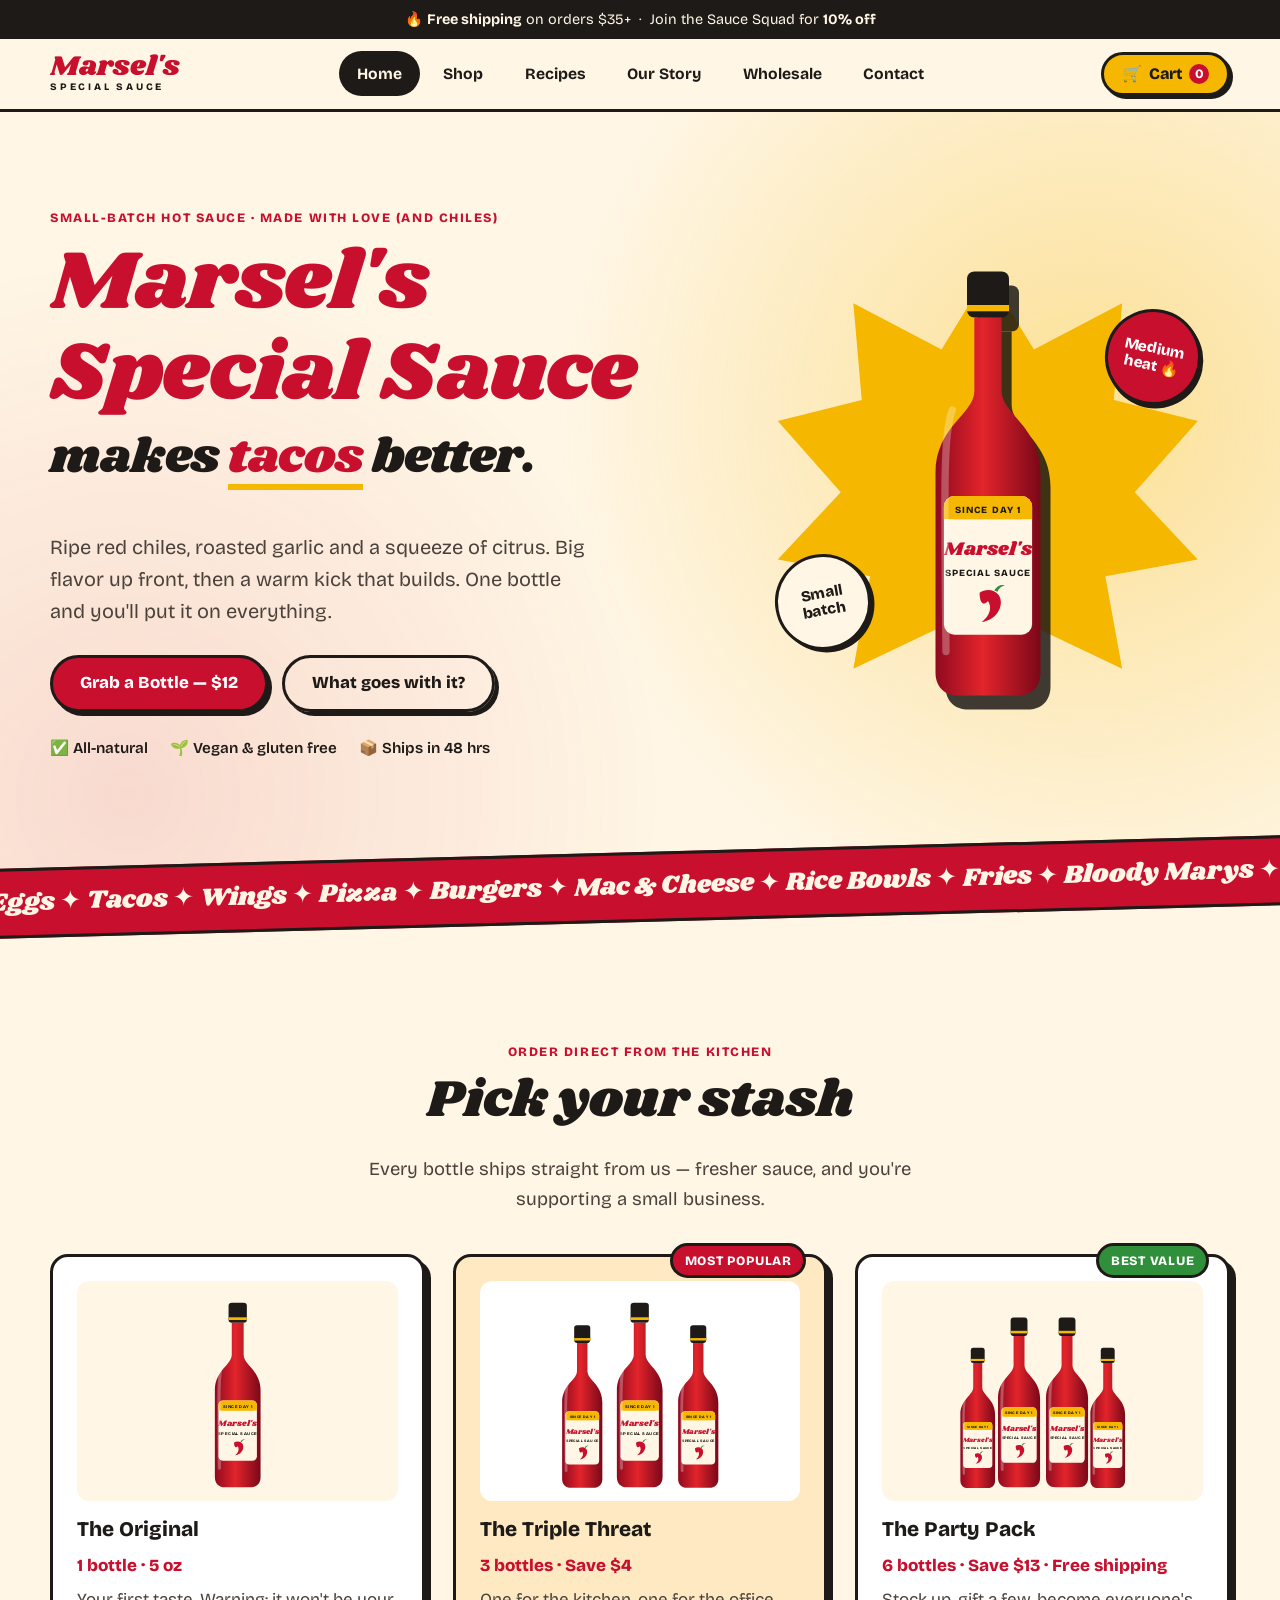
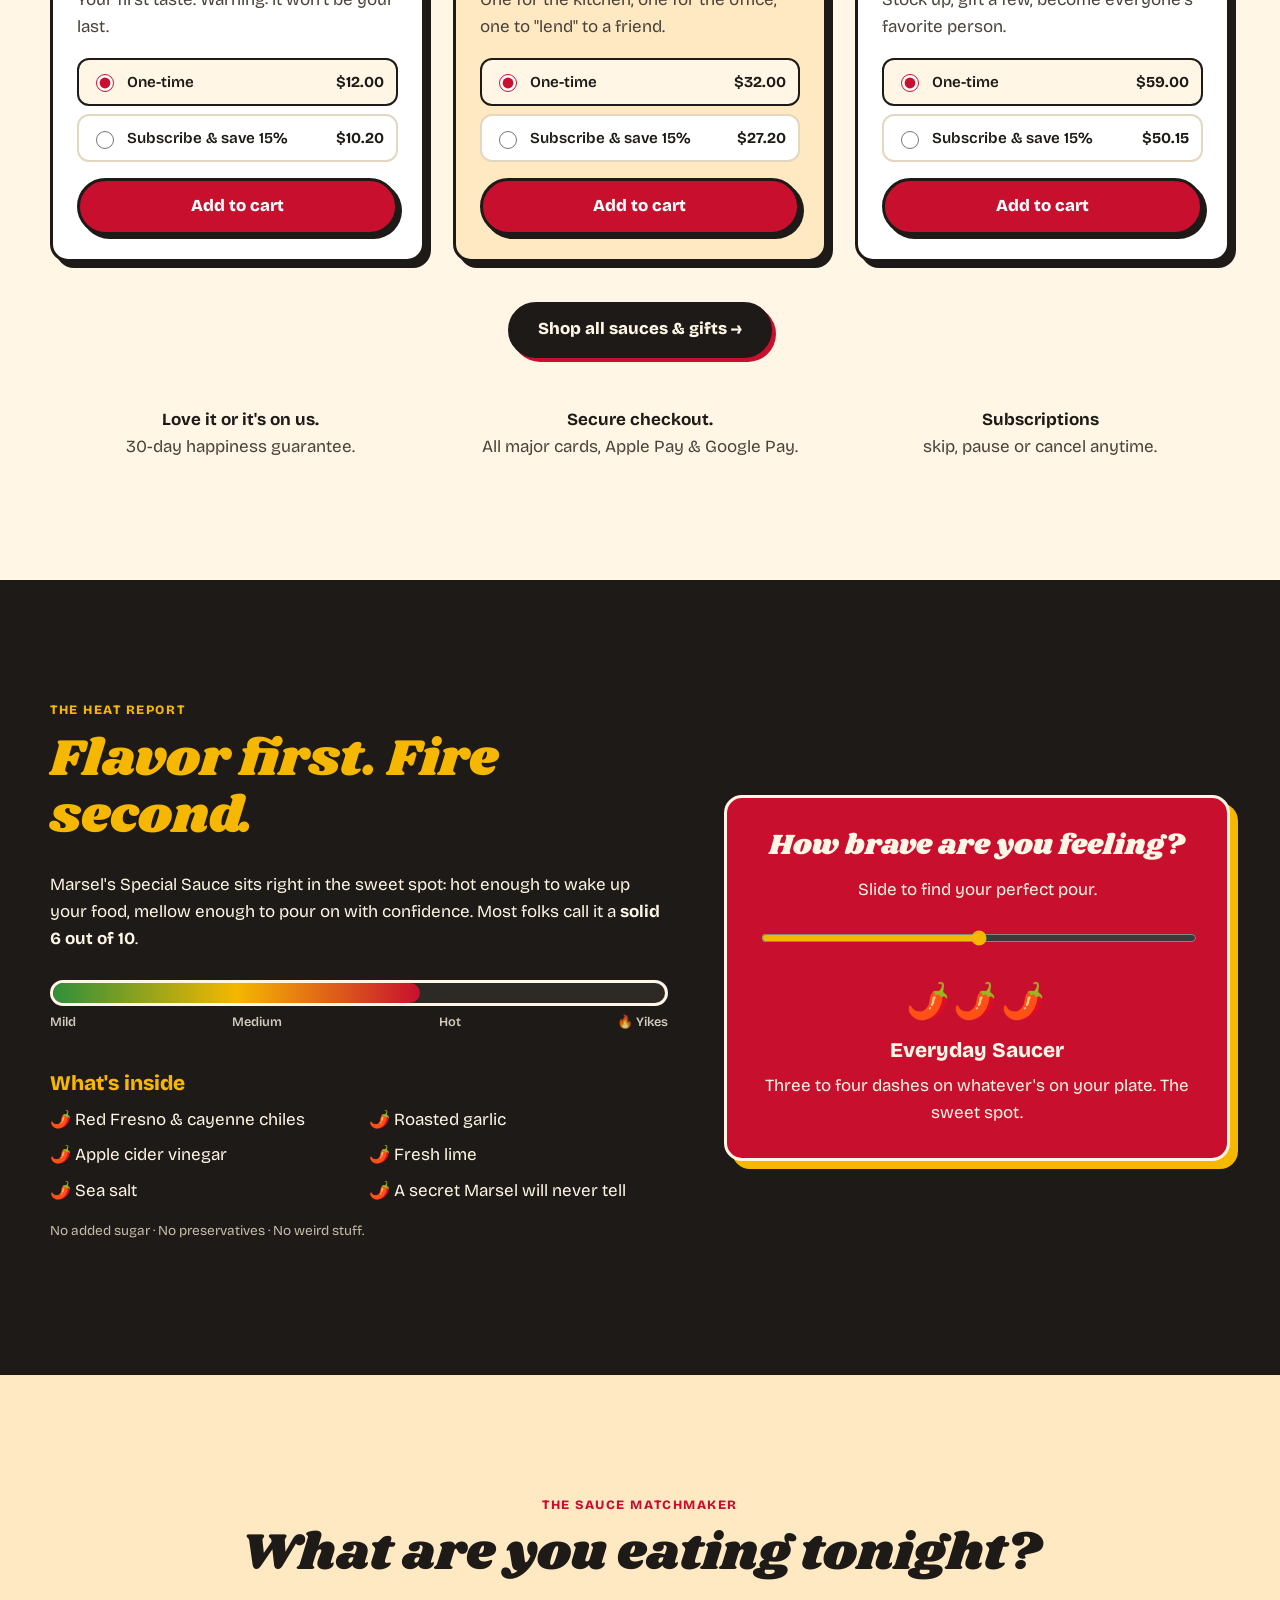
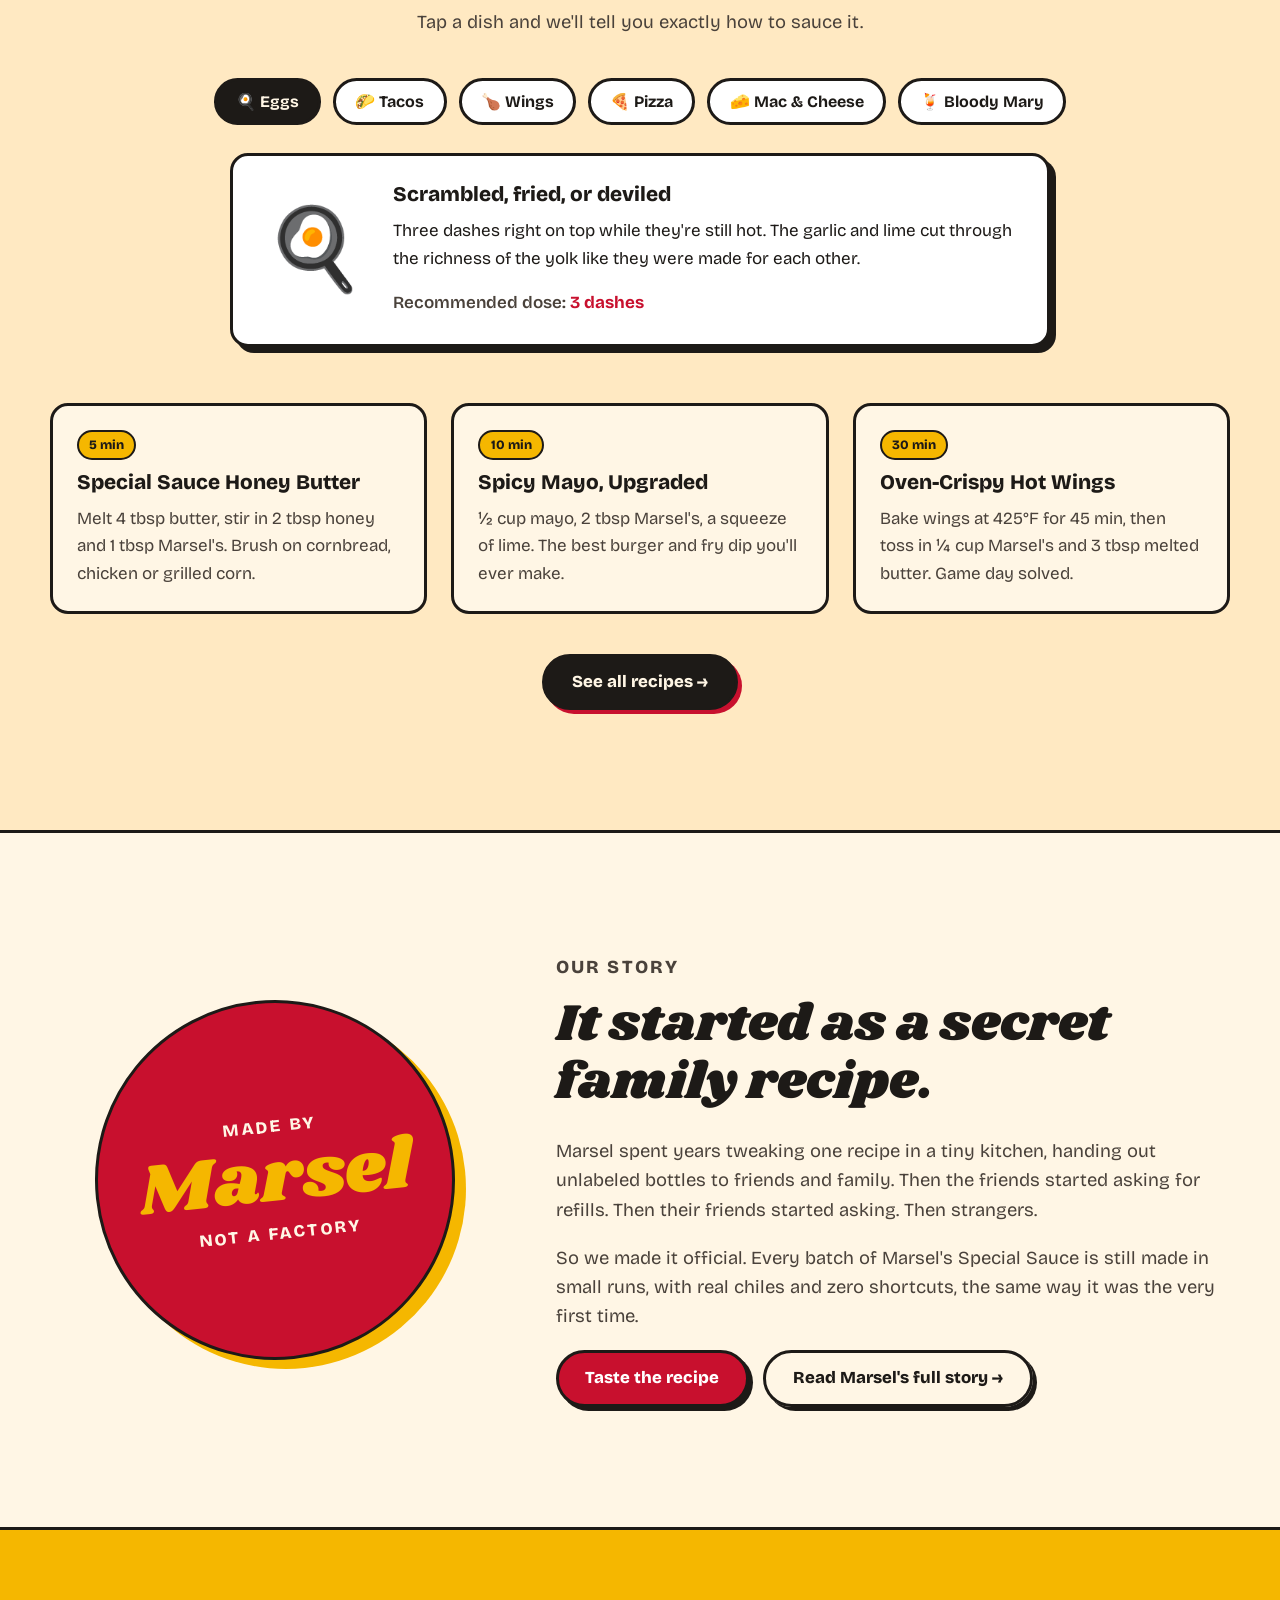
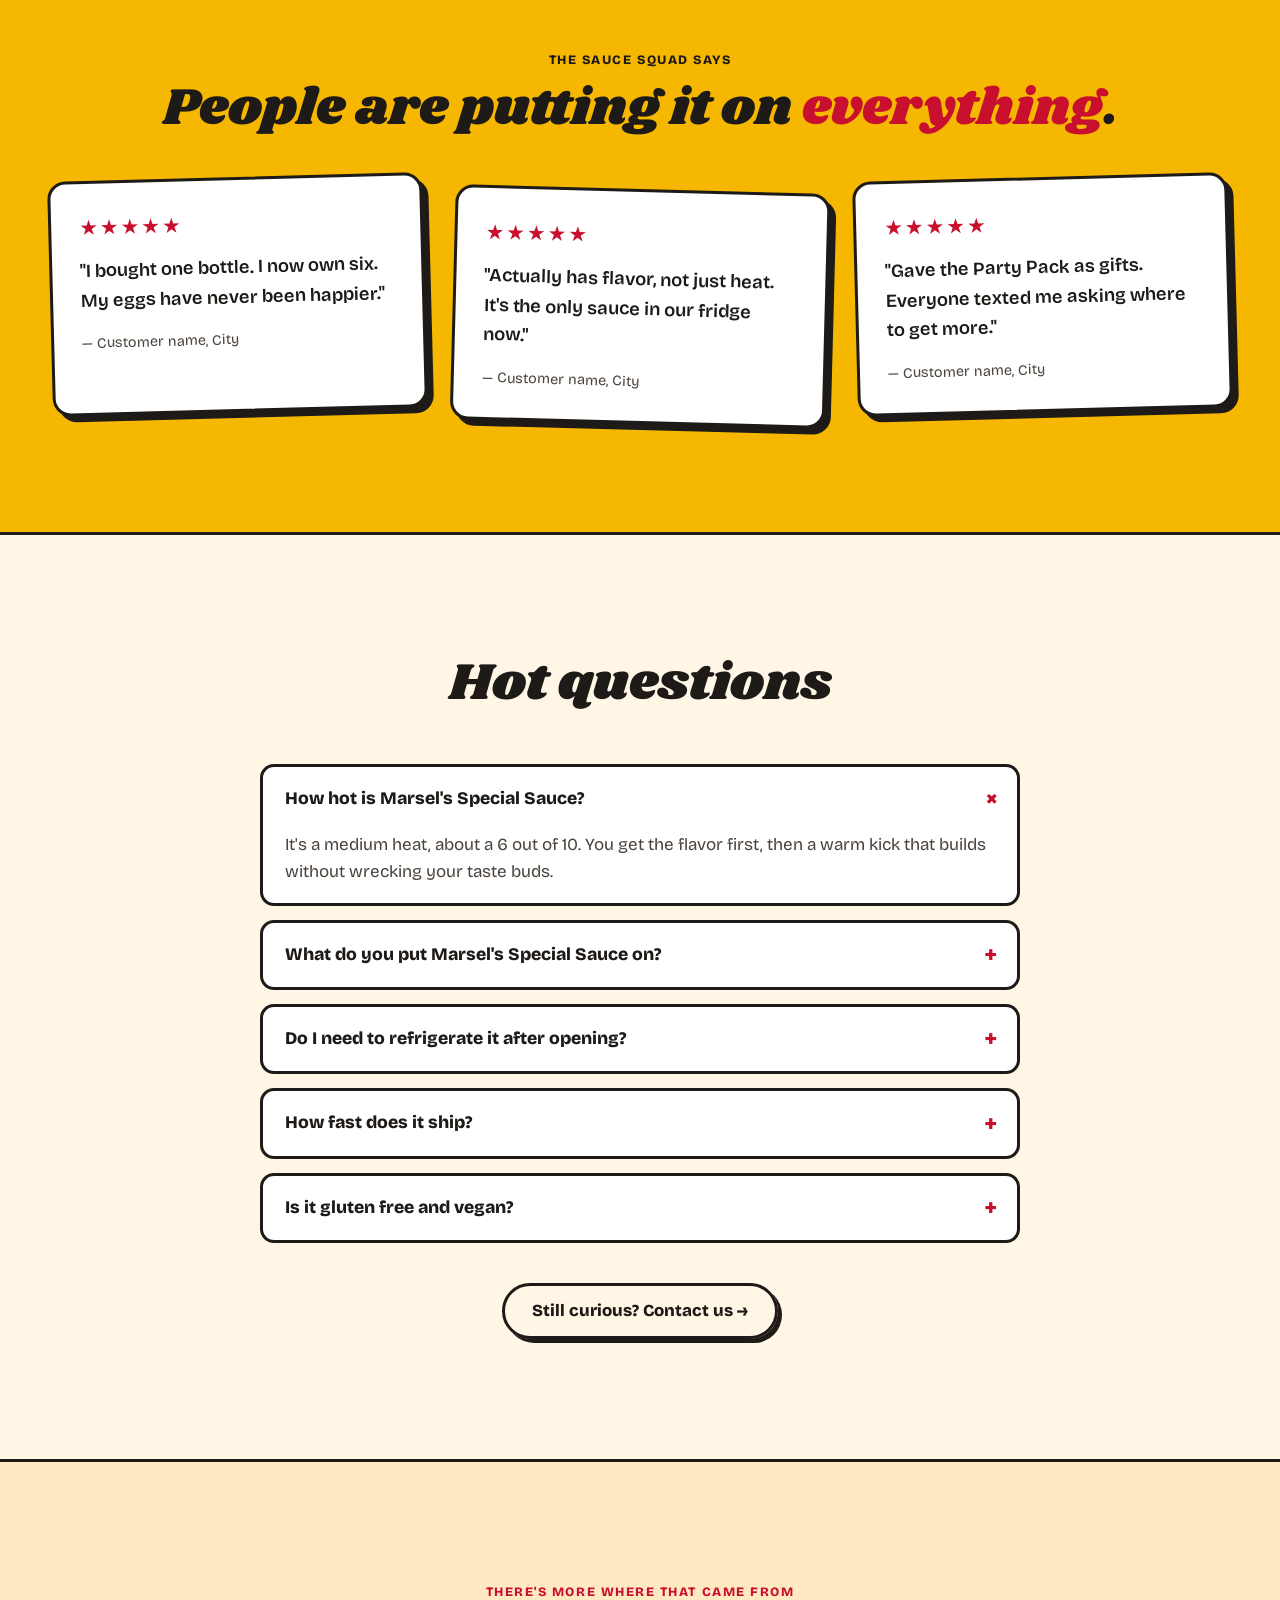
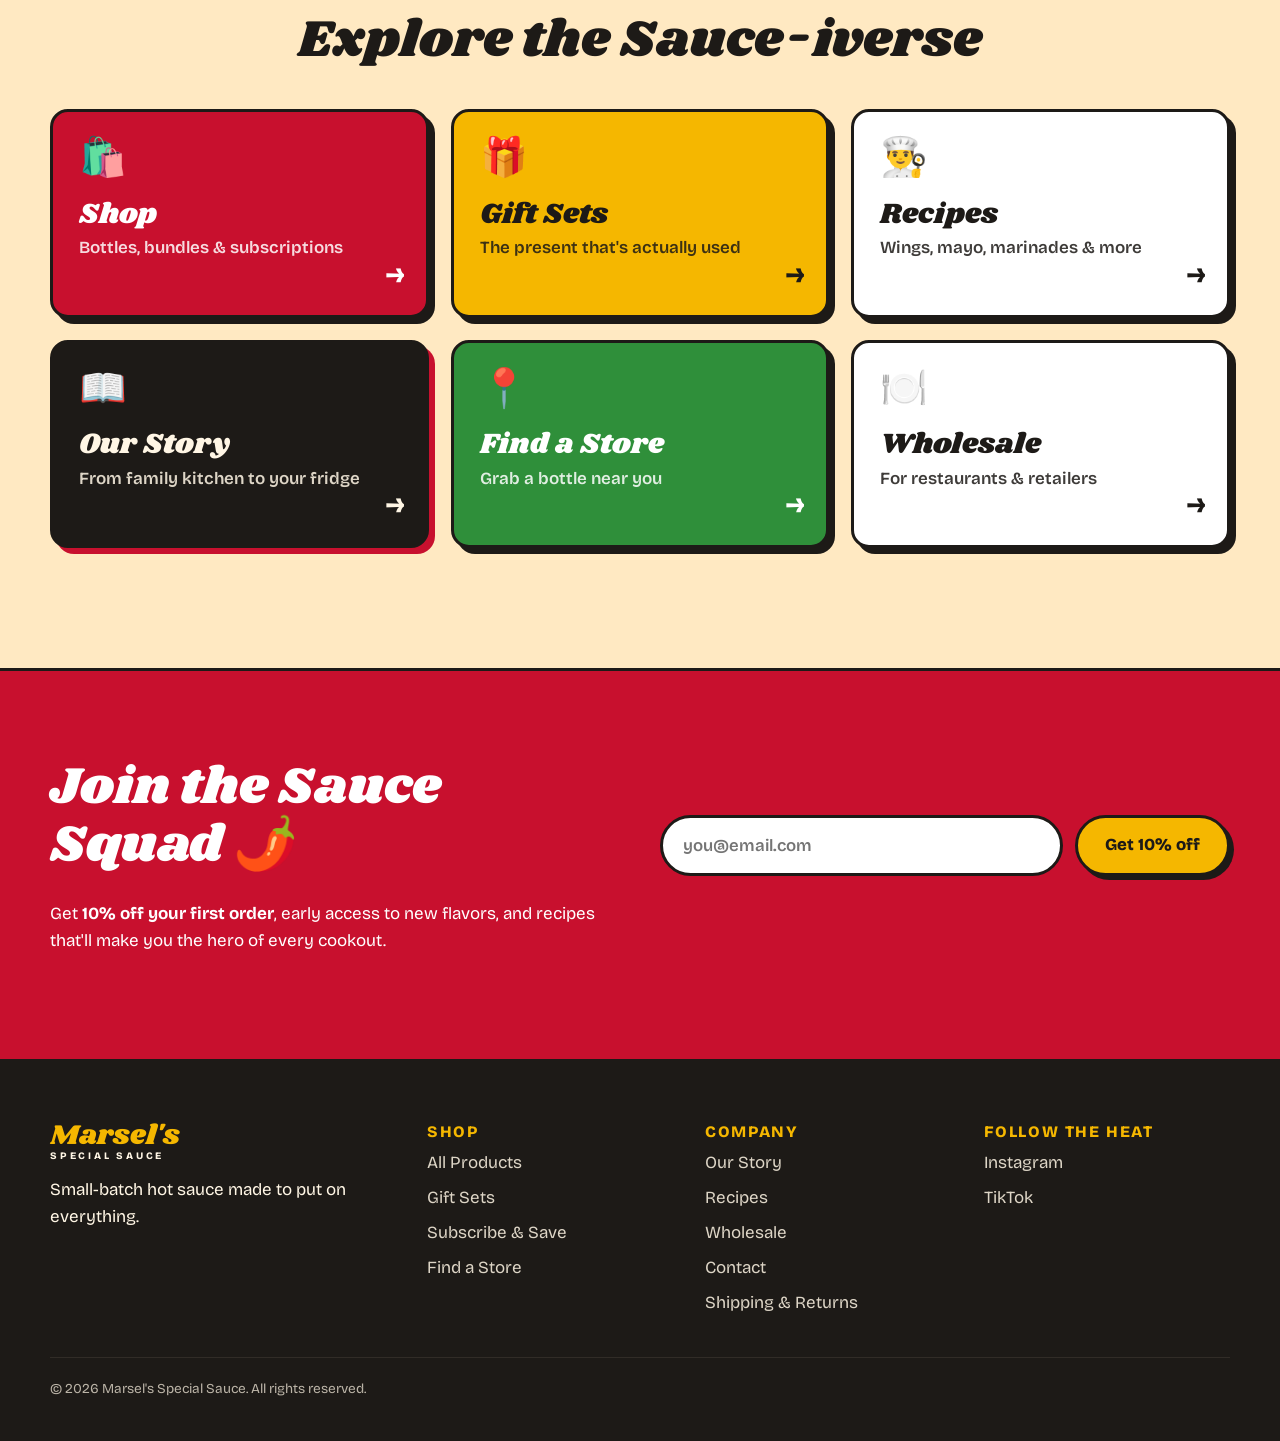
==== index.html @ 067253b7 "Launch Marsel's Special Sauce storefront Eight-page static site: home, shop, our story, recipes, con" ====
<!doctype html>
<html lang="en">
<head>
  <meta charset="utf-8">
  <meta name="viewport" content="width=device-width, initial-scale=1">

  <!-- ===== SEO: replace https://www.marselsspecialsauce.com with your real domain everywhere ===== -->
  <title>Marsel's Special Sauce | Small-Batch Hot Sauce – Buy Online</title>
  <meta name="description" content="Marsel's Special Sauce is a small-batch, all-natural hot sauce with bold flavor and a heat that builds. Perfect on wings, tacos, eggs and pizza. Order direct and get free shipping over $35.">
  <link rel="canonical" href="https://www.marselsspecialsauce.com/">
  <meta name="robots" content="index, follow, max-image-preview:large">
  <meta name="theme-color" content="#c8102e">

  <!-- Open Graph / social sharing -->
  <meta property="og:type" content="website">
  <meta property="og:site_name" content="Marsel's Special Sauce">
  <meta property="og:title" content="Marsel's Special Sauce – Small-Batch Hot Sauce">
  <meta property="og:description" content="Flavor first, fire second. Small-batch hot sauce made to put on everything. Order direct.">
  <meta property="og:url" content="https://www.marselsspecialsauce.com/">
  <meta property="og:image" content="https://www.marselsspecialsauce.com/assets/og-image.jpg">
  <meta name="twitter:card" content="summary_large_image">
  <meta name="twitter:title" content="Marsel's Special Sauce – Small-Batch Hot Sauce">
  <meta name="twitter:description" content="Flavor first, fire second. Small-batch hot sauce made to put on everything.">
  <meta name="twitter:image" content="https://www.marselsspecialsauce.com/assets/og-image.jpg">

  <link rel="icon" href="favicon.svg" type="image/svg+xml">
  <link rel="manifest" href="site.webmanifest">

  <link rel="preconnect" href="https://fonts.googleapis.com">
  <link rel="preconnect" href="https://fonts.gstatic.com" crossorigin>
  <link href="https://fonts.googleapis.com/css2?family=Bricolage+Grotesque:opsz,wght@12..96,400;12..96,600;12..96,800&family=Shrikhand&display=swap" rel="stylesheet">
  <link rel="stylesheet" href="styles.css">

  <!-- Structured data: helps Google show price, availability and FAQ rich results -->
  <script type="application/ld+json">
  {
    "@context": "https://schema.org",
    "@graph": [
      {
        "@type": "Organization",
        "@id": "https://www.marselsspecialsauce.com/#org",
        "name": "Marsel's Special Sauce",
        "url": "https://www.marselsspecialsauce.com/",
        "logo": "https://www.marselsspecialsauce.com/favicon.svg",
        "sameAs": [
          "https://www.instagram.com/marselsspecialsauce",
          "https://www.tiktok.com/@marselsspecialsauce"
        ]
      },
      {
        "@type": "WebSite",
        "@id": "https://www.marselsspecialsauce.com/#website",
        "url": "https://www.marselsspecialsauce.com/",
        "name": "Marsel's Special Sauce",
        "publisher": { "@id": "https://www.marselsspecialsauce.com/#org" }
      },
      {
        "@type": "Product",
        "@id": "https://www.marselsspecialsauce.com/#original",
        "name": "Marsel's Special Sauce – Original Hot Sauce (5 oz)",
        "description": "Small-batch, all-natural hot sauce with ripe red chiles, roasted garlic and a hint of citrus. Medium heat that builds.",
        "image": "https://www.marselsspecialsauce.com/assets/bottle.jpg",
        "sku": "MSS-ORIG-5OZ",
        "brand": { "@type": "Brand", "name": "Marsel's Special Sauce" },
        "category": "Food & Beverages > Condiments & Sauces > Hot Sauce",
        "offers": {
          "@type": "Offer",
          "url": "https://www.marselsspecialsauce.com/#shop",
          "priceCurrency": "USD",
          "price": "12.00",
          "availability": "https://schema.org/InStock",
          "itemCondition": "https://schema.org/NewCondition",
          "seller": { "@id": "https://www.marselsspecialsauce.com/#org" }
        }
      },
      {
        "@type": "FAQPage",
        "mainEntity": [
          {
            "@type": "Question",
            "name": "How hot is Marsel's Special Sauce?",
            "acceptedAnswer": { "@type": "Answer", "text": "It's a medium heat, about a 6 out of 10. You get the flavor first, then a warm kick that builds without wrecking your taste buds." }
          },
          {
            "@type": "Question",
            "name": "What do you put Marsel's Special Sauce on?",
            "acceptedAnswer": { "@type": "Answer", "text": "Everything. Fans' favorites are eggs, tacos, wings, pizza, burgers, mac and cheese, rice bowls and Bloody Marys." }
          },
          {
            "@type": "Question",
            "name": "Do I need to refrigerate it after opening?",
            "acceptedAnswer": { "@type": "Answer", "text": "It's shelf stable, but refrigerating after opening keeps the color bright and the flavor fresh longest." }
          },
          {
            "@type": "Question",
            "name": "How fast does it ship?",
            "acceptedAnswer": { "@type": "Answer", "text": "Orders ship within 2 business days. Shipping is free on orders over $35 in the United States." }
          },
          {
            "@type": "Question",
            "name": "Is it gluten free and vegan?",
            "acceptedAnswer": { "@type": "Answer", "text": "Yes. Marsel's Special Sauce is made with all-natural ingredients and is gluten free and vegan, with no added sugar or preservatives." }
          }
        ]
      }
    ]
  }
  </script>
</head>
<body>

  <!-- Reusable bottle illustration (swap for real product photos when you have them) -->
  <svg width="0" height="0" style="position:absolute" aria-hidden="true">
    <defs>
      <linearGradient id="glass" x1="0" x2="1">
        <stop offset="0" stop-color="#8f0a1f"/>
        <stop offset=".45" stop-color="#e3242b"/>
        <stop offset="1" stop-color="#7a0819"/>
      </linearGradient>
      <symbol id="bottle" viewBox="0 0 200 420">
        <rect x="80" y="8" width="40" height="44" rx="7" fill="#1d1a17"/>
        <rect x="80" y="40" width="40" height="6" fill="#f5b700"/>
        <path d="M87 52h26v70c0 22 37 34 37 78v190c0 14-9 22-22 22H72c-13 0-22-8-22-22V200c0-44 37-56 37-78z" fill="url(#glass)"/>
        <rect x="58" y="222" width="84" height="132" rx="10" fill="#fff6e5"/>
        <rect x="58" y="222" width="84" height="22" rx="10" fill="#f5b700"/>
        <rect x="58" y="234" width="84" height="10" fill="#f5b700"/>
        <text x="100" y="238" text-anchor="middle" font-family="Bricolage Grotesque, sans-serif" font-weight="800" font-size="9" fill="#1d1a17" letter-spacing="1">SINCE DAY 1</text>
        <text x="100" y="278" text-anchor="middle" font-family="Shrikhand, cursive" font-size="18" fill="#c8102e">Marsel's</text>
        <text x="100" y="298" text-anchor="middle" font-family="Bricolage Grotesque, sans-serif" font-weight="800" font-size="9" fill="#1d1a17" letter-spacing="1">SPECIAL SAUCE</text>
        <path d="M92 314c6-4 14-3 18 2 6 8 0 24-16 26 8-6 10-14 6-20-3 4-8 4-8-8z" fill="#c8102e"/>
        <path d="M106 312c2-4 6-6 10-5-3 1-6 3-7 6z" fill="#2f8f3a"/>
        <path d="M66 140c-8 20-8 60-6 230" stroke="#fff" stroke-opacity=".28" stroke-width="7" stroke-linecap="round" fill="none"/>
      </symbol>
      <symbol id="gift" viewBox="0 0 200 200">
        <rect x="30" y="84" width="140" height="100" rx="8" fill="#c8102e" stroke="#1d1a17" stroke-width="5"/>
        <rect x="20" y="62" width="160" height="32" rx="8" fill="#8f0a1f" stroke="#1d1a17" stroke-width="5"/>
        <rect x="88" y="62" width="24" height="122" fill="#f5b700" stroke="#1d1a17" stroke-width="5"/>
        <path d="M100 62c-30-34-62-20-48-4 8 9 30 6 48 4zM100 62c30-34 62-20 48-4-8 9-30 6-48 4z" fill="#f5b700" stroke="#1d1a17" stroke-width="5" stroke-linejoin="round"/>
        <text x="100" y="152" text-anchor="middle" font-family="Shrikhand, cursive" font-size="22" fill="#fff6e5" transform="rotate(-6 100 150)">M</text>
      </symbol>
      <symbol id="tee" viewBox="0 0 200 200">
        <path d="M62 24l24-8c4 12 24 12 28 0l24 8 44 34-20 32-18-12v104H56V78L38 90 18 58z" fill="#1d1a17" stroke="#1d1a17" stroke-width="4" stroke-linejoin="round"/>
        <text x="100" y="100" text-anchor="middle" font-family="Shrikhand, cursive" font-size="22" fill="#f5b700">Sauce</text>
        <text x="100" y="124" text-anchor="middle" font-family="Shrikhand, cursive" font-size="22" fill="#f5b700">Boss</text>
        <path d="M92 138c6-4 14-3 18 2 6 8 0 24-16 26 8-6 10-14 6-20-3 4-8 4-8-8z" fill="#c8102e"/>
      </symbol>
      <symbol id="hat" viewBox="0 0 200 200">
        <path d="M38 126c0-56 26-80 62-80s62 24 62 80z" fill="#c8102e" stroke="#1d1a17" stroke-width="5" stroke-linejoin="round"/>
        <path d="M100 46v80" stroke="#1d1a17" stroke-width="3" opacity=".35"/>
        <path d="M30 126h146c16 0 18 22 0 24-36 4-110 4-146-6-8-2-8-18 0-18z" fill="#8f0a1f" stroke="#1d1a17" stroke-width="5" stroke-linejoin="round"/>
        <circle cx="100" cy="44" r="7" fill="#1d1a17"/>
        <text x="72" y="108" text-anchor="middle" font-family="Shrikhand, cursive" font-size="28" fill="#fff6e5">M</text>
      </symbol>
      <symbol id="pepper" viewBox="0 0 24 24">
        <path d="M8 9c3-2 8-1 10 3 3 6-2 11-10 12 5-4 6-8 4-11-2 3-6 2-4-4z" fill="currentColor"/>
        <path d="M13 8c1-3 4-5 7-4-3 1-5 2-6 5z" fill="#2f8f3a"/>
      </symbol>
    </defs>
  </svg>

  <a class="skip-link" href="#main">Skip to content</a>

  <div class="announce" role="note">
    🔥 <strong>Free shipping</strong> on orders $35+ &nbsp;·&nbsp; Join the Sauce Squad for <strong>10% off</strong>
  </div>

  <header class="site-header">
    <nav class="nav wrap" aria-label="Main">
      <a href="#top" class="logo" aria-label="Marsel's Special Sauce home">Marsel's<span>Special Sauce</span></a>
      <!-- Site pages. Links marked data-soon show a "coming soon" note until that page is built. -->
      <ul class="nav-links" id="site-menu" data-menu>
        <li><a href="index.html" class="nav-btn" aria-current="page">Home</a></li>
        <li><a href="shop.html" class="nav-btn">Shop</a></li>
        <li><a href="recipes.html" class="nav-btn">Recipes</a></li>
        <li><a href="our-story.html" class="nav-btn">Our Story</a></li>
        <li><a href="wholesale.html" class="nav-btn">Wholesale</a></li>
        <li><a href="contact.html" class="nav-btn">Contact</a></li>
      </ul>
      <div class="nav-actions">
        <button class="cart-btn" type="button" aria-controls="cart" aria-expanded="false" data-open-cart>
          <span aria-hidden="true">🛒</span> <span class="cart-label">Cart</span> <span class="cart-count" data-cart-count>0</span>
        </button>
        <button class="menu-btn" type="button" aria-controls="site-menu" aria-expanded="false" aria-label="Open menu" data-menu-btn>
          <span></span><span></span><span></span>
        </button>
      </div>
    </nav>
  </header>

  <main id="main">

    <!-- ===== HERO ===== -->
    <section class="hero" id="top">
      <div class="wrap hero-grid">
        <div class="hero-copy">
          <p class="eyebrow">Small-batch hot sauce · Made with love (and chiles)</p>
          <h1>Marsel's Special Sauce<br><span class="h1-sub">makes <span class="swap" data-swap>everything</span> better.</span></h1>
          <p class="lede">Ripe red chiles, roasted garlic and a squeeze of citrus. Big flavor up front, then a warm kick that builds. One bottle and you'll put it on everything.</p>
          <div class="hero-ctas">
            <a href="#shop" class="btn btn-primary">Grab a Bottle — $12</a>
            <a href="#pairings" class="btn btn-ghost">What goes with it?</a>
          </div>
          <ul class="trust">
            <li>✅ All-natural</li>
            <li>🌱 Vegan &amp; gluten free</li>
            <li>📦 Ships in 48 hrs</li>
          </ul>
        </div>
        <div class="hero-art">
          <div class="burst" aria-hidden="true"></div>
          <svg class="hero-bottle" viewBox="0 0 200 420" role="img" aria-label="Bottle of Marsel's Special Sauce"><use href="#bottle"/></svg>
          <div class="sticker sticker-a">Medium<br>heat 🔥</div>
          <div class="sticker sticker-b">Small<br>batch</div>
        </div>
      </div>
    </section>

    <!-- ===== MARQUEE ===== -->
    <div class="marquee" aria-hidden="true">
      <div class="marquee-track">
        <span>Eggs ✦ Tacos ✦ Wings ✦ Pizza ✦ Burgers ✦ Mac &amp; Cheese ✦ Rice Bowls ✦ Fries ✦ Bloody Marys ✦ Breakfast Burritos ✦ </span>
        <span>Eggs ✦ Tacos ✦ Wings ✦ Pizza ✦ Burgers ✦ Mac &amp; Cheese ✦ Rice Bowls ✦ Fries ✦ Bloody Marys ✦ Breakfast Burritos ✦ </span>
      </div>
    </div>

    <!-- ===== SHOP ===== -->
    <!-- Prices are placeholders — update them here AND in main.js (PRODUCTS) AND in the JSON-LD above. -->
    <section class="shop" id="shop" aria-labelledby="shop-title">
      <div class="wrap">
        <p class="eyebrow center">Order direct from the kitchen</p>
        <h2 id="shop-title" class="center">Pick your stash</h2>
        <p class="section-lede center">Every bottle ships straight from us — fresher sauce, and you're supporting a small business.</p>

        <div class="products">
          <article class="product" data-product="single">
            <div class="product-art"><svg viewBox="0 0 200 420" aria-hidden="true"><use href="#bottle"/></svg></div>
            <h3>The Original</h3>
            <p class="product-meta">1 bottle · 5 oz</p>
            <p class="product-desc">Your first taste. Warning: it won't be your last.</p>
            <fieldset class="buy-type">
              <legend class="sr-only">Purchase type</legend>
              <label><input type="radio" name="t-single" value="once" checked> One-time <b data-price>$12.00</b></label>
              <label><input type="radio" name="t-single" value="sub"> Subscribe &amp; save 15%</label>
            </fieldset>
            <button class="btn btn-primary btn-block" type="button" data-add="single">Add to cart</button>
          </article>

          <article class="product featured" data-product="triple">
            <span class="ribbon">Most popular</span>
            <div class="product-art multi">
              <svg viewBox="0 0 200 420" aria-hidden="true"><use href="#bottle"/></svg>
              <svg viewBox="0 0 200 420" aria-hidden="true"><use href="#bottle"/></svg>
              <svg viewBox="0 0 200 420" aria-hidden="true"><use href="#bottle"/></svg>
            </div>
            <h3>The Triple Threat</h3>
            <p class="product-meta">3 bottles · Save $4</p>
            <p class="product-desc">One for the kitchen, one for the office, one to "lend" to a friend.</p>
            <fieldset class="buy-type">
              <legend class="sr-only">Purchase type</legend>
              <label><input type="radio" name="t-triple" value="once" checked> One-time <b data-price>$32.00</b></label>
              <label><input type="radio" name="t-triple" value="sub"> Subscribe &amp; save 15%</label>
            </fieldset>
            <button class="btn btn-primary btn-block" type="button" data-add="triple">Add to cart</button>
          </article>

          <article class="product" data-product="party">
            <span class="ribbon ribbon-alt">Best value</span>
            <div class="product-art multi six">
              <svg viewBox="0 0 200 420" aria-hidden="true"><use href="#bottle"/></svg>
              <svg viewBox="0 0 200 420" aria-hidden="true"><use href="#bottle"/></svg>
              <svg viewBox="0 0 200 420" aria-hidden="true"><use href="#bottle"/></svg>
              <svg viewBox="0 0 200 420" aria-hidden="true"><use href="#bottle"/></svg>
            </div>
            <h3>The Party Pack</h3>
            <p class="product-meta">6 bottles · Save $13 · Free shipping</p>
            <p class="product-desc">Stock up, gift a few, become everyone's favorite person.</p>
            <fieldset class="buy-type">
              <legend class="sr-only">Purchase type</legend>
              <label><input type="radio" name="t-party" value="once" checked> One-time <b data-price>$59.00</b></label>
              <label><input type="radio" name="t-party" value="sub"> Subscribe &amp; save 15%</label>
            </fieldset>
            <button class="btn btn-primary btn-block" type="button" data-add="party">Add to cart</button>
          </article>
        </div>

        <div class="section-cta">
          <a href="shop.html" class="btn btn-dark">Shop all sauces &amp; gifts →</a>
        </div>

        <ul class="guarantees">
          <li><strong>Love it or it's on us.</strong> 30-day happiness guarantee.</li>
          <li><strong>Secure checkout.</strong> All major cards, Apple Pay &amp; Google Pay.</li>
          <li><strong>Subscriptions</strong> skip, pause or cancel anytime.</li>
        </ul>
      </div>
    </section>

    <!-- ===== HEAT METER ===== -->
    <section class="heat" id="heat" aria-labelledby="heat-title">
      <div class="wrap heat-grid">
        <div>
          <p class="eyebrow">The heat report</p>
          <h2 id="heat-title">Flavor first. Fire second.</h2>
          <p>Marsel's Special Sauce sits right in the sweet spot: hot enough to wake up your food, mellow enough to pour on with confidence. Most folks call it a <strong>solid 6 out of 10</strong>.</p>
          <div class="meter" role="img" aria-label="Heat level 6 out of 10">
            <div class="meter-fill" data-meter></div>
            <div class="meter-labels"><span>Mild</span><span>Medium</span><span>Hot</span><span>🔥 Yikes</span></div>
          </div>
          <h3 class="ingredients-title">What's inside</h3>
          <ul class="ingredients">
            <li>Red Fresno &amp; cayenne chiles</li>
            <li>Roasted garlic</li>
            <li>Apple cider vinegar</li>
            <li>Fresh lime</li>
            <li>Sea salt</li>
            <li>A secret Marsel will never tell</li>
          </ul>
          <p class="fine">No added sugar · No preservatives · No weird stuff. <!-- Confirm ingredients match your actual recipe/label. --></p>
        </div>

        <div class="brave-card">
          <h3>How brave are you feeling?</h3>
          <p>Slide to find your perfect pour.</p>
          <label for="brave" class="sr-only">Bravery level</label>
          <input type="range" id="brave" min="1" max="5" value="3" data-brave>
          <div class="brave-out" aria-live="polite">
            <div class="brave-peppers" data-brave-peppers></div>
            <p class="brave-title" data-brave-title></p>
            <p class="brave-text" data-brave-text></p>
          </div>
        </div>
      </div>
    </section>

    <!-- ===== PAIRINGS (SEO content + interactive matchmaker) ===== -->
    <section class="pairings" id="pairings" aria-labelledby="pairings-title">
      <div class="wrap">
        <p class="eyebrow center">The Sauce Matchmaker</p>
        <h2 id="pairings-title" class="center">What are you eating tonight?</h2>
        <p class="section-lede center">Tap a dish and we'll tell you exactly how to sauce it.</p>

        <div class="chips" role="tablist" aria-label="Pick a dish" data-chips>
          <button role="tab" aria-selected="true" data-food="eggs">🍳 Eggs</button>
          <button role="tab" aria-selected="false" data-food="tacos">🌮 Tacos</button>
          <button role="tab" aria-selected="false" data-food="wings">🍗 Wings</button>
          <button role="tab" aria-selected="false" data-food="pizza">🍕 Pizza</button>
          <button role="tab" aria-selected="false" data-food="mac">🧀 Mac &amp; Cheese</button>
          <button role="tab" aria-selected="false" data-food="drinks">🍹 Bloody Mary</button>
        </div>

        <div class="match" role="tabpanel" aria-live="polite" data-match>
          <div class="match-emoji" data-match-emoji>🍳</div>
          <div>
            <h3 data-match-title>Scrambled, fried, or deviled</h3>
            <p data-match-text>Three dashes right on top while they're still hot. The garlic and lime cut through the richness of the yolk like they were made for each other.</p>
            <p class="match-dose"><span>Recommended dose:</span> <strong data-match-dose>3 dashes</strong></p>
          </div>
        </div>

        <div class="recipes">
          <article class="recipe">
            <span class="recipe-tag">5 min</span>
            <h3>Special Sauce Honey Butter</h3>
            <p>Melt 4 tbsp butter, stir in 2 tbsp honey and 1 tbsp Marsel's. Brush on cornbread, chicken or grilled corn.</p>
          </article>
          <article class="recipe">
            <span class="recipe-tag">10 min</span>
            <h3>Spicy Mayo, Upgraded</h3>
            <p>½ cup mayo, 2 tbsp Marsel's, a squeeze of lime. The best burger and fry dip you'll ever make.</p>
          </article>
          <article class="recipe">
            <span class="recipe-tag">30 min</span>
            <h3>Oven-Crispy Hot Wings</h3>
            <p>Bake wings at 425°F for 45 min, then toss in ¼ cup Marsel's and 3 tbsp melted butter. Game day solved.</p>
          </article>
        </div>
        <div class="section-cta">
          <a href="recipes.html" class="btn btn-dark">See all recipes →</a>
        </div>
      </div>
    </section>

    <!-- ===== STORY ===== -->
    <section class="story" id="story" aria-labelledby="story-title">
      <div class="wrap story-grid">
        <div class="story-badge" aria-hidden="true">
          <span>Made by</span>
          <strong>Marsel</strong>
          <span>not a factory</span>
        </div>
        <div>
          <p class="eyebrow">Our story</p>
          <h2 id="story-title">It started as a secret family recipe.</h2>
          <!-- Replace with Marsel's real story — authentic founder stories convert and rank well. -->
          <p>Marsel spent years tweaking one recipe in a tiny kitchen, handing out unlabeled bottles to friends and family. Then the friends started asking for refills. Then their friends started asking. Then strangers.</p>
          <p>So we made it official. Every batch of Marsel's Special Sauce is still made in small runs, with real chiles and zero shortcuts, the same way it was the very first time.</p>
          <div class="btn-row">
            <a href="#shop" class="btn btn-primary">Taste the recipe</a>
            <a href="our-story.html" class="btn btn-ghost">Read Marsel's full story →</a>
          </div>
        </div>
      </div>
    </section>

    <!-- ===== REVIEWS ===== -->
    <!-- PLACEHOLDER REVIEWS: replace with real customer reviews before launch.
         Only add AggregateRating/Review structured data once these are real. -->
    <section class="reviews" aria-labelledby="reviews-title">
      <div class="wrap">
        <p class="eyebrow center">The Sauce Squad says</p>
        <h2 id="reviews-title" class="center">People are putting it on <em>everything</em>.</h2>
        <div class="review-grid">
          <figure class="review">
            <div class="stars" aria-label="5 out of 5 stars">★★★★★</div>
            <blockquote>"I bought one bottle. I now own six. My eggs have never been happier."</blockquote>
            <figcaption>— Customer name, City</figcaption>
          </figure>
          <figure class="review tilt">
            <div class="stars" aria-label="5 out of 5 stars">★★★★★</div>
            <blockquote>"Actually has flavor, not just heat. It's the only sauce in our fridge now."</blockquote>
            <figcaption>— Customer name, City</figcaption>
          </figure>
          <figure class="review">
            <div class="stars" aria-label="5 out of 5 stars">★★★★★</div>
            <blockquote>"Gave the Party Pack as gifts. Everyone texted me asking where to get more."</blockquote>
            <figcaption>— Customer name, City</figcaption>
          </figure>
        </div>
      </div>
    </section>

    <!-- ===== FAQ (mirrors FAQPage JSON-LD in <head>) ===== -->
    <section class="faq" id="faq" aria-labelledby="faq-title">
      <div class="wrap narrow">
        <h2 id="faq-title" class="center">Hot questions</h2>
        <details open>
          <summary>How hot is Marsel's Special Sauce?</summary>
          <p>It's a medium heat, about a 6 out of 10. You get the flavor first, then a warm kick that builds without wrecking your taste buds.</p>
        </details>
        <details>
          <summary>What do you put Marsel's Special Sauce on?</summary>
          <p>Everything. Fans' favorites are eggs, tacos, wings, pizza, burgers, mac and cheese, rice bowls and Bloody Marys.</p>
        </details>
        <details>
          <summary>Do I need to refrigerate it after opening?</summary>
          <p>It's shelf stable, but refrigerating after opening keeps the color bright and the flavor fresh longest.</p>
        </details>
        <details>
          <summary>How fast does it ship?</summary>
          <p>Orders ship within 2 business days. Shipping is free on orders over $35 in the United States.</p>
        </details>
        <details>
          <summary>Is it gluten free and vegan?</summary>
          <p>Yes. Marsel's Special Sauce is made with all-natural ingredients and is gluten free and vegan, with no added sugar or preservatives.</p>
        </details>
        <div class="section-cta">
          <a href="contact.html" class="btn btn-ghost">Still curious? Contact us →</a>
        </div>
      </div>
    </section>

    <!-- ===== EXPLORE: preview of every page on the site ===== -->
    <section class="explore" aria-labelledby="explore-title">
      <div class="wrap">
        <p class="eyebrow center">There's more where that came from</p>
        <h2 id="explore-title" class="center">Explore the Sauce-iverse</h2>
        <div class="tiles">
          <a href="shop.html" class="tile tile-red">
            <span class="tile-emoji" aria-hidden="true">🛍️</span>
            <strong>Shop</strong>
            <span>Bottles, bundles &amp; subscriptions</span>
          </a>
          <a href="shop.html#gifts" class="tile tile-yellow">
            <span class="tile-emoji" aria-hidden="true">🎁</span>
            <strong>Gift Sets</strong>
            <span>The present that's actually used</span>
          </a>
          <a href="recipes.html" class="tile tile-cream">
            <span class="tile-emoji" aria-hidden="true">👨‍🍳</span>
            <strong>Recipes</strong>
            <span>Wings, mayo, marinades &amp; more</span>
          </a>
          <a href="our-story.html" class="tile tile-ink">
            <span class="tile-emoji" aria-hidden="true">📖</span>
            <strong>Our Story</strong>
            <span>From family kitchen to your fridge</span>
          </a>
          <a href="find-a-store.html" class="tile tile-green">
            <span class="tile-emoji" aria-hidden="true">📍</span>
            <strong>Find a Store</strong>
            <span>Grab a bottle near you</span>
          </a>
          <a href="wholesale.html" class="tile tile-cream">
            <span class="tile-emoji" aria-hidden="true">🍽️</span>
            <strong>Wholesale</strong>
            <span>For restaurants &amp; retailers</span>
          </a>
        </div>
      </div>
    </section>

    <!-- ===== EMAIL CAPTURE ===== -->
    <section class="squad" id="squad" aria-labelledby="squad-title">
      <div class="wrap squad-inner">
        <div>
          <h2 id="squad-title">Join the Sauce Squad 🌶️</h2>
          <p>Get <strong>10% off your first order</strong>, early access to new flavors, and recipes that'll make you the hero of every cookout.</p>
        </div>
        <!-- Connect to your email platform (Klaviyo, Mailchimp, Shopify Email) by setting the form action in main.js -->
        <form class="squad-form" data-signup novalidate>
          <label for="email" class="sr-only">Email address</label>
          <input type="email" id="email" name="email" placeholder="you@email.com" autocomplete="email" required>
          <button class="btn btn-yellow" type="submit">Get 10% off</button>
          <p class="form-msg" data-signup-msg aria-live="polite"></p>
        </form>
      </div>
    </section>
  </main>

  <footer class="footer">
    <div class="wrap footer-grid">
      <div>
        <a href="#top" class="logo logo-light">Marsel's<span>Special Sauce</span></a>
        <p>Small-batch hot sauce made to put on everything.</p>
      </div>
      <nav aria-label="Footer">
        <h3>Shop</h3>
        <ul>
          <li><a href="shop.html">All Products</a></li>
          <li><a href="shop.html#gifts">Gift Sets</a></li>
          <li><a href="shop.html#subscribe">Subscribe &amp; Save</a></li>
          <li><a href="find-a-store.html">Find a Store</a></li>
        </ul>
      </nav>
      <nav aria-label="Help">
        <h3>Company</h3>
        <ul>
          <li><a href="our-story.html">Our Story</a></li>
          <li><a href="recipes.html">Recipes</a></li>
          <li><a href="wholesale.html">Wholesale</a></li>
          <li><a href="contact.html">Contact</a></li>
          <li><a href="shipping-returns.html">Shipping &amp; Returns</a></li>
        </ul>
      </nav>
      <div>
        <h3>Follow the heat</h3>
        <ul>
          <li><a href="https://www.instagram.com/marselsspecialsauce" rel="noopener">Instagram</a></li>
          <li><a href="https://www.tiktok.com/@marselsspecialsauce" rel="noopener">TikTok</a></li>
        </ul>
      </div>
    </div>
    <p class="wrap copyright">© <span data-year>2026</span> Marsel's Special Sauce. All rights reserved.</p>
  </footer>

  <!-- Sticky mobile buy bar -->
  <div class="mobile-buy" data-mobile-buy>
    <span>The Original · <b>$12</b></span>
    <button class="btn btn-primary" type="button" data-add="single" data-quick>Add to cart</button>
  </div>

  <!-- Cart drawer -->
  <div class="cart-scrim" data-cart-scrim hidden></div>
  <aside class="cart" id="cart" aria-label="Shopping cart" aria-hidden="true" data-cart>
    <div class="cart-head">
      <h2>Your Stash</h2>
      <button type="button" class="cart-close" aria-label="Close cart" data-close-cart>✕</button>
    </div>
    <div class="ship-progress">
      <p data-ship-msg>You're $35.00 away from free shipping!</p>
      <div class="ship-bar"><div data-ship-bar></div></div>
    </div>
    <ul class="cart-items" data-cart-items></ul>
    <div class="cart-empty" data-cart-empty>
      <p>Your cart is emptier than a bottle after taco night.</p>
      <a href="#shop" class="btn btn-primary" data-close-cart>Start shopping</a>
    </div>
    <div class="cart-foot">
      <div class="cart-total"><span>Subtotal</span><strong data-cart-total>$0.00</strong></div>
      <button class="btn btn-primary btn-block" type="button" data-checkout>Checkout</button>
      <p class="fine center">Taxes &amp; shipping calculated at checkout</p>
    </div>
  </aside>

  <div class="toast" role="status" aria-live="polite" data-toast></div>

  <script src="main.js" defer></script>
</body>
</html>
---- styles.css ----
:root {
  --red: #c8102e;
  --red-deep: #8f0a1f;
  --yellow: #f5b700;
  --cream: #fff6e5;
  --cream-2: #ffe9c2;
  --ink: #1d1a17;
  --ink-soft: #4a423b;
  --green: #2f8f3a;
  --radius: 18px;
  --shadow: 6px 6px 0 var(--ink);
  --display: "Shrikhand", "Cooper Black", Georgia, serif;
  --sans: "Bricolage Grotesque", system-ui, -apple-system, "Segoe UI", sans-serif;
}

*, *::before, *::after { box-sizing: border-box; }
html { scroll-behavior: smooth; scroll-padding-top: 80px; }
body {
  margin: 0;
  font-family: var(--sans);
  font-size: 1.0625rem;
  line-height: 1.6;
  color: var(--ink);
  background: var(--cream);
  -webkit-font-smoothing: antialiased;
  overflow-x: hidden;
}
img, svg { display: block; max-width: 100%; }
a { color: inherit; }
h1, h2, h3 { line-height: 1.1; margin: 0 0 .5em; }
h2 { font-family: var(--display); font-weight: 400; font-size: clamp(2rem, 5vw, 3.25rem); }
h3 { font-weight: 800; font-size: 1.3rem; }
p { margin: 0 0 1em; }

.wrap { width: min(1180px, 100% - 32px); margin-inline: auto; }
.narrow { width: min(760px, 100% - 32px); }
.center { text-align: center; }
.sr-only { position: absolute; width: 1px; height: 1px; overflow: hidden; clip: rect(0 0 0 0); white-space: nowrap; }
.skip-link { position: absolute; left: -999px; top: 8px; background: var(--ink); color: #fff; padding: 8px 14px; z-index: 100; border-radius: 8px; }
.skip-link:focus { left: 8px; }
.eyebrow { font-weight: 800; text-transform: uppercase; letter-spacing: .12em; font-size: .8rem; color: var(--red); margin-bottom: .75em; }
.section-lede { max-width: 620px; margin: 0 auto 2.5rem; color: var(--ink-soft); font-size: 1.15rem; }
.fine { font-size: .85rem; color: var(--ink-soft); }

/* ---------- Buttons ---------- */
.btn {
  display: inline-flex; align-items: center; justify-content: center; gap: .4em;
  font: 800 1.05rem/1 var(--sans);
  padding: 1em 1.6em;
  border-radius: 999px;
  border: 3px solid var(--ink);
  text-decoration: none;
  cursor: pointer;
  transition: transform .15s ease, box-shadow .15s ease, background .15s;
  box-shadow: 4px 4px 0 var(--ink);
}
.btn:hover { transform: translate(-2px, -2px); box-shadow: 6px 6px 0 var(--ink); }
.btn:active { transform: translate(2px, 2px); box-shadow: 1px 1px 0 var(--ink); }
.btn:focus-visible, button:focus-visible, a:focus-visible, input:focus-visible { outline: 3px solid var(--yellow); outline-offset: 3px; }
.btn-primary { background: var(--red); color: #fff; }
.btn-primary:hover { background: #e01535; }
.btn-ghost { background: transparent; color: var(--ink); }
.btn-dark { background: var(--ink); color: var(--cream); box-shadow: 4px 4px 0 var(--red); }
.btn-yellow { background: var(--yellow); color: var(--ink); }
.btn-block { width: 100%; }

/* ---------- Announcement + header ---------- */
.announce { background: var(--ink); color: var(--cream); text-align: center; font-size: .9rem; padding: .55em 16px; }
.site-header {
  position: sticky; top: 0; z-index: 40;
  background: rgba(255, 246, 229, .92);
  backdrop-filter: blur(10px);
  border-bottom: 3px solid var(--ink);
}
.nav { display: flex; align-items: center; justify-content: space-between; gap: 16px; height: 70px; }
.logo { font-family: var(--display); font-size: 1.75rem; color: var(--red); text-decoration: none; line-height: .9; display: flex; flex-direction: column; }
.logo span { font: 800 .62rem/1 var(--sans); letter-spacing: .28em; text-transform: uppercase; color: var(--ink); margin-top: 4px; }
.logo-light { color: var(--yellow); }
.logo-light span { color: var(--cream); }
.nav-links { display: flex; gap: 6px; list-style: none; margin: 0; padding: 0; }
.nav-btn {
  display: inline-block; text-decoration: none; font-weight: 700; font-size: .98rem;
  padding: .5em 1em; border-radius: 999px; border: 2px solid transparent;
  transition: background .15s, border-color .15s, transform .15s;
}
.nav-btn:hover { border-color: var(--ink); background: #fff; transform: translateY(-2px); }
.nav-btn[aria-current="page"] { background: var(--ink); color: var(--cream); }
.nav-actions { display: flex; align-items: center; gap: 10px; }
.menu-btn {
  display: none; width: 46px; height: 46px; border-radius: 50%; border: 3px solid var(--ink);
  background: #fff; cursor: pointer; flex-direction: column; justify-content: center; align-items: center; gap: 4px;
  box-shadow: 3px 3px 0 var(--ink);
}
.menu-btn span { display: block; width: 18px; height: 3px; background: var(--ink); border-radius: 2px; transition: transform .2s, opacity .2s; }
.menu-btn[aria-expanded="true"] span:nth-child(1) { transform: translateY(7px) rotate(45deg); }
.menu-btn[aria-expanded="true"] span:nth-child(2) { opacity: 0; }
.menu-btn[aria-expanded="true"] span:nth-child(3) { transform: translateY(-7px) rotate(-45deg); }
.cart-btn {
  font: 800 1rem var(--sans); background: var(--yellow); color: var(--ink);
  border: 3px solid var(--ink); border-radius: 999px; padding: .55em 1.1em; cursor: pointer;
  display: flex; align-items: center; gap: .45em; box-shadow: 3px 3px 0 var(--ink);
}
.cart-count { background: var(--red); color: #fff; min-width: 1.6em; height: 1.6em; border-radius: 999px; display: inline-grid; place-items: center; font-size: .8rem; }
.cart-count.bump { animation: bump .4s ease; }
@keyframes bump { 50% { transform: scale(1.5); } }

/* ---------- Hero ---------- */
.hero {
  position: relative; overflow: hidden;
  padding: clamp(48px, 8vw, 96px) 0 clamp(64px, 9vw, 110px);
  background:
    radial-gradient(circle at 85% 40%, rgba(245,183,0,.35), transparent 45%),
    radial-gradient(circle at 10% 90%, rgba(200,16,46,.12), transparent 40%),
    var(--cream);
}
.hero-grid { display: grid; grid-template-columns: 1.15fr .85fr; align-items: center; gap: 40px; }
.hero h1 { font-family: var(--display); font-weight: 400; color: var(--red); font-size: clamp(2.6rem, 7vw, 5.2rem); letter-spacing: -.01em; }
.h1-sub { display: block; color: var(--ink); font-size: .58em; margin-top: .2em; }
.swap { color: var(--red); display: inline-block; border-bottom: 6px solid var(--yellow); transition: opacity .25s, transform .25s; }
.swap.out { opacity: 0; transform: translateY(-12px); }
.lede { font-size: 1.25rem; max-width: 540px; color: var(--ink-soft); }
.hero-ctas { display: flex; flex-wrap: wrap; gap: 14px; margin: 28px 0 24px; }
.trust { display: flex; flex-wrap: wrap; gap: 10px 22px; list-style: none; padding: 0; margin: 0; font-weight: 600; font-size: .95rem; }

.hero-art { position: relative; display: grid; place-items: center; min-height: 460px; }
.burst {
  position: absolute; width: 420px; height: 420px; max-width: 95vw; max-height: 95vw;
  background: var(--yellow);
  clip-path: polygon(50% 0, 61% 18%, 82% 7%, 80% 30%, 100% 35%, 85% 52%, 100% 68%, 78% 72%, 82% 94%, 61% 84%, 50% 100%, 39% 84%, 18% 94%, 22% 72%, 0 68%, 15% 52%, 0 35%, 20% 30%, 18% 7%, 39% 18%);
  animation: spin 40s linear infinite;
}
@keyframes spin { to { transform: rotate(360deg); } }
.hero-bottle { position: relative; width: 210px; filter: drop-shadow(10px 14px 0 rgba(29,26,23,.85)); animation: wobble 5s ease-in-out infinite; transform-origin: 50% 90%; cursor: grab; }
@keyframes wobble { 0%,100% { transform: rotate(-4deg); } 50% { transform: rotate(4deg) translateY(-8px); } }
.hero-bottle.shake { animation: shake .6s ease; }
@keyframes shake { 20% { transform: rotate(-18deg); } 40% { transform: rotate(16deg); } 60% { transform: rotate(-10deg); } 80% { transform: rotate(6deg); } }
.sticker {
  position: absolute; font-weight: 800; text-align: center; line-height: 1.1; font-size: .95rem;
  width: 96px; height: 96px; border-radius: 50%; display: grid; place-items: center;
  border: 3px solid var(--ink); box-shadow: 3px 3px 0 var(--ink);
}
.sticker-a { background: var(--red); color: #fff; top: 12%; right: 6%; transform: rotate(12deg); }
.sticker-b { background: var(--cream); bottom: 14%; left: 6%; transform: rotate(-10deg); }

/* ---------- Marquee ---------- */
.marquee { background: var(--red); color: var(--cream); border-block: 3px solid var(--ink); overflow: hidden; transform: rotate(-1.5deg); margin: -18px -10px 0; position: relative; z-index: 2; }
.marquee-track { display: flex; width: max-content; animation: marquee 30s linear infinite; }
.marquee span { font-family: var(--display); font-size: 1.6rem; padding: .45em 0; white-space: nowrap; }
@keyframes marquee { to { transform: translateX(-50%); } }

/* ---------- Shop ---------- */
.shop { padding: clamp(72px, 10vw, 120px) 0; }
.products { display: grid; grid-template-columns: repeat(3, 1fr); gap: 28px; align-items: stretch; }
.product {
  position: relative; background: #fff; border: 3px solid var(--ink); border-radius: var(--radius);
  padding: 24px; box-shadow: var(--shadow); display: flex; flex-direction: column;
  transition: transform .2s;
}
.product:hover { transform: translateY(-6px) rotate(-.5deg); }
.product.featured { background: var(--cream-2); }
.product-art { height: 220px; display: flex; align-items: flex-end; justify-content: center; background: var(--cream); border-radius: 12px; margin-bottom: 18px; padding: 18px 0 10px; }
.product.featured .product-art { background: #fff; }
.product-art svg { height: 100%; width: auto; }
.product-art.multi svg { height: 88%; margin-inline: -14px; }
.product-art.multi svg:nth-child(2) { height: 100%; position: relative; z-index: 1; }
.product-art.six svg { height: 76%; margin-inline: -18px; }
.product-art.six svg:nth-child(2), .product-art.six svg:nth-child(3) { height: 92%; z-index: 1; position: relative; }
.product-meta { font-weight: 800; color: var(--red); margin-bottom: .4em; }
.product-desc { color: var(--ink-soft); flex: 1; }
.ribbon { position: absolute; top: -14px; right: 18px; background: var(--red); color: #fff; font-weight: 800; font-size: .8rem; padding: .35em .9em; border-radius: 999px; border: 3px solid var(--ink); text-transform: uppercase; letter-spacing: .06em; z-index: 2; }
.ribbon-alt { background: var(--green); }
.buy-type { border: 0; padding: 0; margin: 0 0 16px; display: grid; gap: 8px; }
.buy-type label { display: flex; align-items: center; gap: 10px; border: 2px solid #e4d7bf; border-radius: 12px; padding: 10px 12px; cursor: pointer; font-weight: 600; font-size: .95rem; background: #fff; }
.buy-type label:has(input:checked) { border-color: var(--ink); background: var(--cream); }
.buy-type b { margin-left: auto; }
.buy-type input { accent-color: var(--red); width: 18px; height: 18px; }
.guarantees { list-style: none; padding: 0; margin: 48px 0 0; display: grid; grid-template-columns: repeat(3, 1fr); gap: 20px; text-align: center; color: var(--ink-soft); }
.guarantees strong { display: block; color: var(--ink); }

/* ---------- Heat ---------- */
.heat { background: var(--ink); color: var(--cream); padding: clamp(72px, 10vw, 120px) 0; }
.heat h2 { color: var(--yellow); }
.heat .eyebrow { color: var(--yellow); }
.heat-grid { display: grid; grid-template-columns: 1.1fr .9fr; gap: 56px; align-items: center; }
.meter { margin: 28px 0 40px; }
.meter-fill { height: 26px; border-radius: 999px; border: 3px solid var(--cream); position: relative; overflow: hidden; background: #2d2925; }
.meter-fill::before { content: ""; position: absolute; inset: 0; width: var(--fill, 0%); background: linear-gradient(90deg, var(--green), var(--yellow), var(--red)); transition: width 1.6s cubic-bezier(.2,.8,.2,1); border-radius: 999px; }
.meter-labels { display: flex; justify-content: space-between; font-size: .8rem; font-weight: 600; margin-top: 6px; opacity: .8; }
.ingredients-title { color: var(--yellow); }
.ingredients { list-style: none; padding: 0; margin: 0 0 16px; display: grid; grid-template-columns: 1fr 1fr; gap: 8px 20px; }
.ingredients li::before { content: "🌶️ "; }
.heat .fine { color: #c9bca9; }
.brave-card { background: var(--red); border: 3px solid var(--cream); border-radius: var(--radius); padding: 32px; box-shadow: 8px 8px 0 var(--yellow); text-align: center; }
.brave-card h3 { font-family: var(--display); font-weight: 400; font-size: 1.8rem; }
input[type="range"] { width: 100%; accent-color: var(--yellow); height: 32px; cursor: pointer; }
.brave-peppers { font-size: 2.2rem; min-height: 1.4em; letter-spacing: .1em; margin: 12px 0 4px; }
.brave-title { font-weight: 800; font-size: 1.3rem; margin-bottom: .2em; }
.brave-text { margin: 0; }

/* ---------- Pairings ---------- */
.pairings { padding: clamp(72px, 10vw, 120px) 0; background: var(--cream-2); border-bottom: 3px solid var(--ink); }
.chips { display: flex; flex-wrap: wrap; justify-content: center; gap: 12px; margin-bottom: 28px; }
.chips button { font: 700 1rem var(--sans); padding: .7em 1.2em; border-radius: 999px; border: 3px solid var(--ink); background: #fff; cursor: pointer; transition: transform .15s; color: var(--ink); }
.chips button:hover { transform: translateY(-3px); }
.chips button[aria-selected="true"] { background: var(--ink); color: var(--cream); }
.match { max-width: 820px; margin: 0 auto 56px; display: grid; grid-template-columns: auto 1fr; gap: 28px; align-items: center; background: #fff; border: 3px solid var(--ink); border-radius: var(--radius); padding: 28px 32px; box-shadow: var(--shadow); }
.match-emoji { font-size: 5rem; line-height: 1; animation: pop .4s ease; }
@keyframes pop { 0% { transform: scale(.4) rotate(-20deg); } 70% { transform: scale(1.15); } }
.match-dose { margin: 0; font-weight: 600; }
.match-dose span { color: var(--ink-soft); }
.match-dose strong { color: var(--red); }
.recipes { display: grid; grid-template-columns: repeat(3, 1fr); gap: 24px; }
.recipe { background: var(--cream); border: 3px solid var(--ink); border-radius: var(--radius); padding: 24px; position: relative; }
.recipe-tag { display: inline-block; background: var(--yellow); border: 2px solid var(--ink); border-radius: 999px; font-weight: 800; font-size: .8rem; padding: .2em .8em; margin-bottom: 12px; }
.recipe p { margin: 0; color: var(--ink-soft); }

/* ---------- Story ---------- */
.story { padding: clamp(72px, 10vw, 120px) 0; }
.story-grid { display: grid; grid-template-columns: .8fr 1.2fr; gap: 56px; align-items: center; }
.story-badge {
  aspect-ratio: 1; max-width: 360px; width: 100%; margin-inline: auto; border-radius: 50%;
  background: var(--red); color: var(--cream); border: 3px solid var(--ink); box-shadow: 10px 10px 0 var(--yellow);
  display: flex; flex-direction: column; align-items: center; justify-content: center; text-align: center;
  font-weight: 800; text-transform: uppercase; letter-spacing: .14em; transform: rotate(-6deg);
}
.story-badge strong { font-family: var(--display); font-weight: 400; font-size: clamp(3rem, 8vw, 4.5rem); text-transform: none; letter-spacing: 0; color: var(--yellow); line-height: 1.1; }
.story p { font-size: 1.15rem; color: var(--ink-soft); }

/* ---------- Reviews ---------- */
.reviews { background: var(--yellow); padding: clamp(72px, 10vw, 120px) 0; border-block: 3px solid var(--ink); }
.reviews .eyebrow { color: var(--ink); }
.reviews em { color: var(--red); font-style: normal; }
.review-grid { display: grid; grid-template-columns: repeat(3, 1fr); gap: 28px; margin-top: 40px; }
.review { margin: 0; background: #fff; border: 3px solid var(--ink); border-radius: var(--radius); padding: 28px; box-shadow: var(--shadow); transform: rotate(-1.5deg); }
.review.tilt { transform: rotate(1.5deg) translateY(12px); }
.stars { color: var(--red); font-size: 1.3rem; letter-spacing: .1em; }
.review blockquote { margin: 12px 0 16px; font-size: 1.15rem; font-weight: 600; }
.review figcaption { color: var(--ink-soft); font-size: .9rem; }

/* ---------- FAQ ---------- */
.faq { padding: clamp(72px, 10vw, 120px) 0; }
.faq h2 { margin-bottom: 1em; }
details { border: 3px solid var(--ink); border-radius: 14px; background: #fff; margin-bottom: 14px; overflow: hidden; }
summary { cursor: pointer; font-weight: 800; font-size: 1.1rem; padding: 18px 56px 18px 22px; list-style: none; position: relative; }
summary::-webkit-details-marker { display: none; }
summary::after { content: "+"; position: absolute; right: 20px; top: 50%; translate: 0 -50%; font-size: 1.6rem; color: var(--red); transition: rotate .2s; }
details[open] summary::after { rotate: 45deg; }
details p { padding: 0 22px 18px; margin: 0; color: var(--ink-soft); }

/* ---------- Email capture ---------- */
.squad { background: var(--red); color: #fff; padding: clamp(56px, 8vw, 88px) 0; border-top: 3px solid var(--ink); }
.squad h2 { color: #fff; }
.squad-inner { display: grid; grid-template-columns: 1fr 1fr; gap: 40px; align-items: center; }
.squad-form { display: flex; flex-wrap: wrap; gap: 12px; }
.squad-form input { flex: 1 1 220px; font: 600 1.05rem var(--sans); padding: 1em 1.2em; border-radius: 999px; border: 3px solid var(--ink); min-width: 0; }
.form-msg { flex-basis: 100%; margin: 0; font-weight: 600; min-height: 1.6em; }

/* ---------- Section CTAs ---------- */
.section-cta { display: flex; justify-content: center; margin-top: 40px; }
.btn-row { display: flex; flex-wrap: wrap; gap: 14px; }

/* ---------- Explore tiles ---------- */
.explore { padding: clamp(72px, 10vw, 120px) 0; background: var(--cream-2); border-top: 3px solid var(--ink); }
.tiles { display: grid; grid-template-columns: repeat(3, 1fr); gap: 22px; margin-top: 40px; }
.tile {
  display: flex; flex-direction: column; gap: 4px; text-decoration: none; min-height: 190px;
  padding: 26px; border: 3px solid var(--ink); border-radius: var(--radius); box-shadow: var(--shadow);
  position: relative; transition: transform .18s, box-shadow .18s;
}
.tile:hover { transform: translate(-3px, -3px) rotate(-1deg); box-shadow: 9px 9px 0 var(--ink); }
.tile:active { transform: translate(2px, 2px); box-shadow: 2px 2px 0 var(--ink); }
.tile::after { content: "→"; position: absolute; right: 22px; bottom: 18px; font-size: 1.8rem; font-weight: 800; transition: transform .18s; }
.tile:hover::after { transform: translateX(6px); }
.tile-emoji { font-size: 2.4rem; line-height: 1; margin-bottom: auto; }
.tile strong { font-family: var(--display); font-weight: 400; font-size: 1.8rem; line-height: 1.1; margin-top: 18px; }
.tile span:last-child { font-weight: 600; opacity: .85; padding-right: 36px; min-height: 3.2em; }
.tile-red { background: var(--red); color: #fff; }
.tile-yellow { background: var(--yellow); color: var(--ink); }
.tile-cream { background: #fff; color: var(--ink); }
.tile-ink { background: var(--ink); color: var(--cream); box-shadow: 6px 6px 0 var(--red); }
.tile-ink:hover { box-shadow: 9px 9px 0 var(--red); }
.tile-green { background: var(--green); color: #fff; }

/* ---------- Shop page ---------- */
.page-hero {
  position: relative; overflow: hidden; border-bottom: 3px solid var(--ink);
  padding: clamp(36px, 6vw, 64px) 0;
  background: radial-gradient(circle at 85% 50%, rgba(245,183,0,.35), transparent 45%), var(--cream);
}
.page-hero-grid { display: grid; grid-template-columns: 1.3fr .7fr; gap: 32px; align-items: center; }
.page-hero h1 { font-family: var(--display); font-weight: 400; color: var(--red); font-size: clamp(2.6rem, 7vw, 4.6rem); }
.crumbs ol { display: flex; gap: 8px; list-style: none; padding: 0; margin: 0 0 14px; font-size: .9rem; font-weight: 600; color: var(--ink-soft); }
.crumbs li + li::before { content: "/"; margin-right: 8px; opacity: .5; }
.crumbs a { text-decoration: none; }
.crumbs a:hover { color: var(--red); text-decoration: underline; }
.page-hero-art { position: relative; height: 260px; display: flex; align-items: flex-end; justify-content: center; }
.burst-sm { width: 260px; height: 260px; top: 50%; left: 50%; margin: -130px 0 0 -130px; }
.ph-bottle { position: relative; height: 210px; width: auto; filter: drop-shadow(6px 8px 0 rgba(29,26,23,.85)); margin-inline: -14px; }
.ph-1 { transform: rotate(-12deg); height: 170px; }
.ph-2 { z-index: 1; animation: wobble 5s ease-in-out infinite; transform-origin: 50% 90%; }
.ph-3 { transform: rotate(12deg); height: 170px; }

.shop-page { padding-top: 40px; }
.shop-toolbar { display: flex; flex-wrap: wrap; justify-content: space-between; align-items: center; gap: 16px; margin-bottom: 40px; }
.filters { display: flex; flex-wrap: wrap; gap: 10px; }
.filters button { font: 700 .98rem var(--sans); padding: .6em 1.1em; border-radius: 999px; border: 3px solid var(--ink); background: #fff; color: var(--ink); cursor: pointer; transition: transform .15s; }
.filters button:hover { transform: translateY(-2px); }
.filters button[aria-pressed="true"] { background: var(--ink); color: var(--cream); }
.sort { display: flex; align-items: center; gap: 14px; }
.shop-count { font-weight: 700; color: var(--ink-soft); white-space: nowrap; }
.sort select, .variant select {
  font: 700 .95rem var(--sans); color: var(--ink); background: #fff; cursor: pointer;
  border: 3px solid var(--ink); border-radius: 999px; padding: .55em 1em;
}
.products-shop { row-gap: 44px; }
.product[hidden] { display: none; }
.ribbon-yellow { background: var(--yellow); color: var(--ink); }
.art-square svg { height: 92%; }
.price-line, .variant { display: flex; align-items: center; gap: 10px; border: 2px solid var(--ink); background: var(--cream); border-radius: 12px; padding: 10px 12px; margin: 0 0 16px; font-weight: 600; font-size: .95rem; }
.price-line b, .variant b { margin-left: auto; }
.variant select { padding: .3em .8em; border-width: 2px; }

.subscribe { background: var(--ink); color: var(--cream); padding: clamp(72px, 10vw, 110px) 0; }
.subscribe h2 { color: var(--yellow); }
.subscribe .eyebrow { color: var(--yellow); }
.subscribe .section-lede { color: #d9cdb9; }
.steps { list-style: none; padding: 0; margin: 0; display: grid; grid-template-columns: repeat(3, 1fr); gap: 24px; }
.step { background: var(--cream); color: var(--ink); border: 3px solid var(--cream); border-radius: var(--radius); padding: 28px; position: relative; box-shadow: 6px 6px 0 var(--red); }
.step p { margin: 0; color: var(--ink-soft); }
.step-num { display: grid; place-items: center; width: 52px; height: 52px; border-radius: 50%; background: var(--red); color: #fff; font-family: var(--display); font-size: 1.6rem; border: 3px solid var(--ink); margin-bottom: 14px; }

.compare { padding: clamp(72px, 10vw, 110px) 0 0; }
.table-wrap { overflow-x: auto; border: 3px solid var(--ink); border-radius: var(--radius); box-shadow: var(--shadow); background: #fff; margin-top: 32px; }
.compare table { width: 100%; border-collapse: collapse; min-width: 520px; }
.compare th, .compare td { padding: 14px 16px; text-align: center; border-bottom: 2px solid #efe3cc; }
.compare tbody tr:last-child > * { border-bottom: 0; }
.compare thead th { font-family: var(--display); font-weight: 400; font-size: 1.2rem; background: var(--cream); border-bottom: 3px solid var(--ink); }
.compare tbody th { text-align: left; font-weight: 800; }
.compare .hl { background: var(--cream-2); font-weight: 700; }
.compare thead .hl { background: var(--red); color: #fff; }

/* ---------- Our Story page ---------- */
.story-sub { font-family: var(--display); font-size: clamp(1.4rem, 3.4vw, 2.2rem); margin: -.2em 0 .6em; }
.hl-word { color: var(--red); border-bottom: 6px solid var(--yellow); }
.story-hero-art { display: grid; place-items: center; }
.story-hero-art .story-badge { max-width: 280px; }
.story-hero-art .story-badge strong { font-size: clamp(2.6rem, 5vw, 3.4rem); }

.timeline-section { padding: clamp(72px, 10vw, 110px) 0; }
.timeline { list-style: none; margin: 48px 0 0; padding: 0 0 0 44px; position: relative; }
.timeline::before { content: ""; position: absolute; left: 21px; top: 8px; bottom: 8px; width: 4px; background: repeating-linear-gradient(var(--red) 0 14px, transparent 14px 24px); }
.timeline .step { position: relative; margin-bottom: 26px; background: #fff; border: 3px solid var(--ink); border-radius: var(--radius); padding: 22px 26px 22px 40px; box-shadow: var(--shadow); }
.timeline .step:nth-child(even) { background: var(--cream-2); }
.timeline .step p { color: var(--ink-soft); margin: 0; }
.tl-dot { position: absolute; left: -46px; top: 18px; width: 52px; height: 52px; border-radius: 50%; background: var(--yellow); border: 3px solid var(--ink); display: grid; place-items: center; font-size: 1.5rem; }
.timeline .tl-chapter { font-weight: 800; text-transform: uppercase; letter-spacing: .12em; font-size: .75rem; color: var(--red); margin-bottom: 4px; }

.meet { padding: clamp(72px, 10vw, 110px) 0; background: var(--cream-2); border-block: 3px solid var(--ink); }
.meet-grid { display: grid; grid-template-columns: .8fr 1.2fr; gap: 64px; align-items: center; }
.meet p { font-size: 1.15rem; color: var(--ink-soft); }
.polaroid { margin: 0 auto; max-width: 360px; width: 100%; background: #fff; border: 3px solid var(--ink); padding: 16px 16px 20px; box-shadow: 10px 10px 0 var(--red); transform: rotate(-4deg); transition: transform .25s; }
.polaroid:hover { transform: rotate(1deg) scale(1.02); }
.polaroid-photo { aspect-ratio: 6 / 7; background: radial-gradient(circle at 50% 40%, var(--yellow), #e9a600); border: 2px solid var(--ink); display: flex; flex-direction: column; align-items: center; justify-content: center; gap: 8px; }
.polaroid-m { font-family: var(--display); font-size: 7rem; line-height: 1; color: var(--red); text-shadow: 4px 4px 0 var(--ink); }
.polaroid-note { font-weight: 700; font-size: .85rem; background: var(--cream); border: 2px solid var(--ink); border-radius: 999px; padding: .2em .8em; }
.polaroid figcaption { font-family: var(--display); text-align: center; margin-top: 14px; font-size: 1.15rem; }
.pull-quote { margin: 28px 0 0; padding: 22px 26px; background: var(--red); color: #fff; border: 3px solid var(--ink); border-radius: var(--radius); font-family: var(--display); font-size: clamp(1.3rem, 2.6vw, 1.7rem); line-height: 1.3; box-shadow: 6px 6px 0 var(--ink); }

.facts { background: var(--red); color: var(--cream); border-bottom: 3px solid var(--ink); padding: 34px 0; }
.facts-grid { display: grid; grid-template-columns: repeat(4, 1fr); gap: 20px; text-align: center; }
.facts strong { display: block; font-family: var(--display); font-weight: 400; font-size: clamp(2.6rem, 6vw, 3.6rem); line-height: 1; color: var(--yellow); text-shadow: 3px 3px 0 var(--ink); }
.facts span { font-weight: 700; }

.values { padding: clamp(72px, 10vw, 110px) 0; }
.value-grid { display: grid; grid-template-columns: repeat(4, 1fr); gap: 22px; margin-top: 40px; }
.value { border: 3px solid var(--ink); border-radius: var(--radius); padding: 26px; box-shadow: var(--shadow); transition: transform .18s; }
.value:hover { transform: translateY(-6px) rotate(-1deg); }
.value p { margin: 0; opacity: .9; }
.value-emoji { font-size: 2.4rem; display: block; margin-bottom: 14px; }
.value.tile-ink { box-shadow: 6px 6px 0 var(--red); }

.process { padding: clamp(72px, 10vw, 110px) 0; background: var(--ink); color: var(--cream); }
.process h2, .process .eyebrow { color: var(--yellow); }
.steps-4 { grid-template-columns: repeat(4, 1fr); margin-top: 40px; }

.cta-band { background: var(--yellow); border-block: 3px solid var(--ink); padding: clamp(48px, 7vw, 80px) 0; overflow: hidden; }
.cta-inner { display: flex; align-items: center; justify-content: center; gap: 48px; }
.cta-bottle { width: 110px; flex: none; transform: rotate(-10deg); filter: drop-shadow(6px 8px 0 rgba(29,26,23,.85)); }
.cta-band h2 { margin-bottom: .6em; }

/* ---------- Recipes page ---------- */
.recipe-hero-art { position: relative; height: 260px; display: grid; place-items: center; }
.recipe-hero-art .ph-bottle { height: 200px; animation: wobble 5s ease-in-out infinite; transform-origin: 50% 90%; }
.float-food { position: absolute; font-size: 3rem; z-index: 2; animation: bob 4s ease-in-out infinite; filter: drop-shadow(3px 3px 0 rgba(29,26,23,.4)); }
.f1 { top: 6%; left: 8%; }
.f2 { top: 14%; right: 4%; animation-delay: -1.3s; }
.f3 { bottom: 8%; left: 14%; animation-delay: -2.6s; }
@keyframes bob { 50% { transform: translateY(-14px) rotate(8deg); } }

.featured-recipe { padding: clamp(56px, 8vw, 96px) 0; }
.fr-grid { display: grid; grid-template-columns: .8fr 1.2fr; gap: 48px; align-items: start; background: #fff; border: 3px solid var(--ink); border-radius: calc(var(--radius) + 6px); box-shadow: 10px 10px 0 var(--ink); padding: 32px; }
.fr-art { position: relative; aspect-ratio: 1; border-radius: var(--radius); border: 3px solid var(--ink); background: radial-gradient(circle, var(--yellow) 0 55%, #e9a600 56%); display: grid; place-items: center; overflow: hidden; }
.fr-emoji { font-size: clamp(6rem, 14vw, 9rem); line-height: 1; filter: drop-shadow(6px 6px 0 rgba(29,26,23,.5)); }
.fr-bottle { position: absolute; right: 8%; bottom: -6%; height: 58%; width: auto; transform: rotate(14deg); filter: drop-shadow(5px 6px 0 rgba(29,26,23,.85)); }
.fr-badge { position: absolute; z-index: 2; top: 14px; left: 14px; background: var(--red); color: #fff; font-weight: 800; font-size: .8rem; text-transform: uppercase; letter-spacing: .06em; padding: .35em .9em; border: 3px solid var(--ink); border-radius: 999px; }
.fr-desc { font-size: 1.15rem; color: var(--ink-soft); }
.rc-meta { list-style: none; padding: 0; margin: 0 0 14px; display: flex; flex-wrap: wrap; gap: 8px; }
.rc-meta .recipe-tag { margin: 0; }
.fr-cols { display: grid; grid-template-columns: 1fr 1.3fr; gap: 28px; margin-top: 8px; }
.fr-cols h3 { color: var(--red); }
.ing { list-style: none; padding: 0; margin: 0; }
.ing li { padding: 7px 0 7px 28px; border-bottom: 2px dashed #efe3cc; position: relative; }
.ing li::before { content: "🌶️"; position: absolute; left: 0; font-size: .85rem; top: 9px; }
.how { padding: 0; margin: 0; list-style: none; counter-reset: how; }
.how li { counter-increment: how; position: relative; padding: 6px 0 12px 40px; }
.how li::before { content: counter(how); position: absolute; left: 0; top: 4px; width: 28px; height: 28px; border-radius: 50%; background: var(--ink); color: var(--cream); display: grid; place-items: center; font-weight: 800; font-size: .85rem; }

.recipes-all { padding: clamp(56px, 8vw, 96px) 0; background: var(--cream-2); border-block: 3px solid var(--ink); }
.filters-center { justify-content: center; margin: 8px 0 40px; }
.recipe-grid { display: grid; grid-template-columns: repeat(4, 1fr); gap: 24px; align-items: start; }
.recipe-card { background: #fff; border: 3px solid var(--ink); border-radius: var(--radius); box-shadow: var(--shadow); overflow: hidden; transition: transform .18s; }
.recipe-card:hover { transform: translateY(-5px) rotate(-.6deg); }
.recipe-card[hidden] { display: none; }
.rc-art { height: 150px; display: grid; place-items: center; font-size: 4.6rem; border-bottom: 3px solid var(--ink); }
.bg-yellow { background: var(--yellow); }
.bg-red { background: var(--red); }
.bg-cream { background: var(--cream); }
.bg-green { background: var(--green); }
.bg-ink { background: var(--ink); }
.rc-body { padding: 20px; }
.rc-body > p { color: var(--ink-soft); font-size: .98rem; }
.rc-body h3 { font-size: 1.2rem; }
.rc-details { border: 0; background: none; margin: 0; overflow: visible; }
.rc-details summary { display: inline-flex; align-items: center; padding: .55em 1.1em; border: 3px solid var(--ink); border-radius: 999px; background: var(--red); color: #fff; font-size: .95rem; box-shadow: 3px 3px 0 var(--ink); }
.rc-details summary::after { content: none; }
.rc-details[open] summary { background: var(--ink); }
.rc-details summary:hover { transform: translate(-1px, -1px); box-shadow: 4px 4px 0 var(--ink); }
.rc-details h4 { margin: 18px 0 6px; font-size: .85rem; text-transform: uppercase; letter-spacing: .1em; color: var(--red); }
.rc-details .ing li, .rc-details .how li { font-size: .95rem; }
.recipe-empty { text-align: center; font-weight: 700; margin-top: 24px; }

.cta-text { font-size: 1.1rem; margin-bottom: 1.2em; }
.share { padding: clamp(56px, 8vw, 88px) 0; }
.share-inner { display: flex; align-items: center; justify-content: center; gap: 40px; max-width: 820px; margin-inline: auto; }
.share-emoji { font-size: 6rem; flex: none; transform: rotate(-10deg); }
.share p { font-size: 1.15rem; color: var(--ink-soft); }

/* ---------- Contact page ---------- */
.contact-hero-art { position: relative; height: 240px; display: grid; place-items: center; }
.mail-emoji { position: relative; font-size: 7rem; animation: bob 4s ease-in-out infinite; filter: drop-shadow(5px 5px 0 rgba(29,26,23,.45)); }

.contact-main { padding: clamp(48px, 7vw, 88px) 0; }
.contact-grid { display: grid; grid-template-columns: 1.4fr .9fr; gap: 40px; align-items: start; }
.contact-form, .contact-success { background: #fff; border: 3px solid var(--ink); border-radius: calc(var(--radius) + 4px); box-shadow: 10px 10px 0 var(--ink); padding: clamp(22px, 4vw, 36px); }
.contact-form[hidden], .contact-success[hidden] { display: none; }
.contact-form h2 { font-size: clamp(1.8rem, 4vw, 2.4rem); }
.topic-pick { border: 0; padding: 0; margin: 0 0 22px; }
.topic-pick legend { font-weight: 800; margin-bottom: 10px; }
.topic-chips { display: flex; flex-wrap: wrap; gap: 10px; }
.topic-chips label { cursor: pointer; font-weight: 700; padding: .55em 1em; border: 3px solid var(--ink); border-radius: 999px; background: var(--cream); transition: transform .15s; }
.topic-chips label:hover { transform: translateY(-2px); }
.topic-chips label:has(input:checked) { background: var(--ink); color: var(--cream); }
.topic-chips label:has(input:focus-visible) { outline: 3px solid var(--yellow); outline-offset: 3px; }
.topic-chips input { position: absolute; opacity: 0; pointer-events: none; }
.field-row { display: grid; grid-template-columns: 1fr 1fr; gap: 16px; }
.field { margin-bottom: 16px; }
.field[hidden] { display: none; }
.field label { display: block; font-weight: 800; margin-bottom: 6px; }
.optional { font-weight: 600; color: var(--ink-soft); }
.field input, .field textarea {
  width: 100%; font: 500 1rem var(--sans); color: var(--ink); background: var(--cream);
  border: 3px solid var(--ink); border-radius: 14px; padding: .8em 1em; transition: background .15s, box-shadow .15s;
}
.field textarea { resize: vertical; min-height: 140px; }
.field input:focus, .field textarea:focus { outline: none; background: #fff; box-shadow: 4px 4px 0 var(--yellow); }
.field [aria-invalid="true"] { border-color: var(--red); background: #fff1f1; }
.field-error { color: var(--red); font-weight: 700; font-size: .9rem; margin: 6px 0 0; min-height: 0; }
.field-error:empty { display: none; }
.contact-form .fine { margin: 12px 0 0; }

.contact-success { text-align: center; }
.contact-success:focus { outline: none; }
.success-emoji { font-size: 5rem; display: block; animation: pop .5s ease; }
.contact-success p { color: var(--ink-soft); font-size: 1.1rem; max-width: 440px; margin-inline: auto; }
.contact-success .btn-row { justify-content: center; }

.contact-side { display: grid; gap: 16px; }
.contact-card { display: flex; align-items: center; gap: 16px; text-decoration: none; border: 3px solid var(--ink); border-radius: var(--radius); padding: 18px 20px; box-shadow: var(--shadow); transition: transform .18s, box-shadow .18s; word-break: break-word; }
.contact-card:hover { transform: translate(-3px, -3px); box-shadow: 9px 9px 0 var(--ink); }
.contact-card strong { display: block; font-size: 1.1rem; }
.cc-emoji { font-size: 2rem; flex: none; }
.quick-help { border: 3px dashed var(--ink); border-radius: var(--radius); padding: 20px 22px; margin-top: 6px; }
.quick-help h3 { font-family: var(--display); font-weight: 400; font-size: 1.4rem; }
.quick-help ul { list-style: none; padding: 0; margin: 0; display: grid; gap: 8px; }
.quick-help a { font-weight: 700; text-decoration-color: var(--red); text-decoration-thickness: 2px; text-underline-offset: 3px; }
.quick-help a:hover { color: var(--red); }

.field select {
  width: 100%; font: 600 1rem var(--sans); color: var(--ink); background: var(--cream);
  border: 3px solid var(--ink); border-radius: 14px; padding: .8em 1em; cursor: pointer;
}
.field select:focus { outline: none; background: #fff; box-shadow: 4px 4px 0 var(--yellow); }

/* ---------- Wholesale page ---------- */
.crate-art { align-items: center; }
.crate { position: relative; display: flex; flex-direction: column; align-items: center; animation: bob 5s ease-in-out infinite; }
.crate-bottles { display: flex; margin-bottom: -46px; position: relative; z-index: 0; }
.crate-bottles svg { height: 150px; width: auto; margin-inline: -10px; }
.crate-box {
  position: relative; z-index: 1; width: 230px; padding: 30px 0 18px; text-align: center;
  font-family: var(--display); font-size: 1.5rem; color: var(--cream);
  background: repeating-linear-gradient(90deg, #a5642c 0 38px, #8f5423 38px 42px);
  border: 3px solid var(--ink); border-radius: 10px; box-shadow: 6px 6px 0 var(--ink); text-shadow: 2px 2px 0 var(--ink);
}

.who { padding: clamp(72px, 10vw, 110px) 0; }
.why { background: var(--red); color: #fff; border-block: 3px solid var(--ink); padding: clamp(72px, 10vw, 110px) 0; }
.why h2, .why .eyebrow { color: var(--yellow); }
.why-grid { display: grid; grid-template-columns: .9fr 1.1fr; gap: 56px; align-items: center; }
.why-lede { font-size: 1.15rem; }
.perks { list-style: none; margin: 0; padding: 0; display: grid; gap: 14px; }
.perks li { display: flex; gap: 16px; align-items: flex-start; background: var(--cream); color: var(--ink); border: 3px solid var(--ink); border-radius: var(--radius); padding: 16px 20px; box-shadow: 5px 5px 0 var(--ink); transition: transform .18s; }
.perks li:hover { transform: translateX(6px); }
.perks li > span { font-size: 1.8rem; line-height: 1; flex: none; }
.perks strong { display: block; font-size: 1.1rem; }
.perks li div { color: var(--ink-soft); }
.perks li div strong { color: var(--ink); }
.formats-note { margin-top: 18px; }
.apply { padding: clamp(72px, 10vw, 110px) 0; background: var(--cream-2); border-bottom: 3px solid var(--ink); }

/* ---------- Shipping & Returns page ---------- */
.truck-art { position: relative; height: 220px; align-items: center; overflow: hidden; }
.road { position: absolute; left: 0; right: 0; bottom: 56px; height: 8px; background: repeating-linear-gradient(90deg, var(--ink) 0 26px, transparent 26px 44px); animation: road 0.8s linear infinite; }
@keyframes road { to { background-position: -44px 0; } }
.truck { position: relative; font-size: 7rem; line-height: 1; transform: scaleX(-1); animation: rumble .35s ease-in-out infinite alternate; margin-bottom: 40px; }
.truck-puff { position: absolute; left: 14%; bottom: 66px; font-size: 2.4rem; animation: puff 1.4s ease-out infinite; }
@keyframes rumble { to { transform: scaleX(-1) translateY(-3px); } }
@keyframes puff { from { opacity: 1; transform: translateX(0) scale(.6); } to { opacity: 0; transform: translateX(-40px) scale(1.3); } }

.glance { padding: clamp(56px, 8vw, 88px) 0; }
.ship-check {
  display: grid; grid-template-columns: 1fr 1.2fr auto; gap: 24px; align-items: center; margin-top: 36px;
  background: #fff; border: 3px solid var(--ink); border-radius: var(--radius); padding: 22px 26px; box-shadow: var(--shadow);
}
.ship-check-text strong { display: block; font-size: 1.2rem; }
.ship-check-text span { color: var(--ink-soft); }
.ship-check .ship-bar-lg { height: 18px; }
.ship-check.unlocked { background: var(--cream-2); }
.ship-check.unlocked .ship-bar div { background: var(--green); }

.policy { padding: clamp(56px, 8vw, 96px) 0; background: var(--cream-2); border-top: 3px solid var(--ink); }
.policy .table-wrap { margin-top: 32px; }
.rates { width: 100%; border-collapse: collapse; }
.rates th, .rates td { padding: 14px 16px; text-align: left; border-bottom: 2px solid #efe3cc; }
.rates thead th { font-family: var(--display); font-weight: 400; font-size: 1.15rem; background: var(--cream); border-bottom: 3px solid var(--ink); }
.rates tbody tr:last-child > * { border-bottom: 0; }
.rates tbody th { font-weight: 800; }
.rates .hl-row > * { background: var(--yellow); }
.rates-note { margin-top: 14px; }
.policy-grid { display: grid; grid-template-columns: 1fr 1fr; gap: 20px; margin-top: 40px; }
.policy-card { background: #fff; border: 3px solid var(--ink); border-radius: var(--radius); padding: 22px 24px; box-shadow: 5px 5px 0 var(--ink); }
.policy-card h3 { font-size: 1.15rem; }
.policy-card p { margin: 0; color: var(--ink-soft); }
.policy-card a { color: var(--red); font-weight: 700; }

.returns-lede { color: #d9cdb9; }
.process .steps { margin-top: 8px; }
.merch-note { display: flex; gap: 16px; align-items: center; max-width: 760px; margin: 36px auto 0; background: #2d2925; border: 2px dashed var(--cream); border-radius: var(--radius); padding: 18px 22px; }
.merch-note span { font-size: 2rem; }
.merch-note p { margin: 0; }

/* ---------- Find a Store page ---------- */
.locator { padding: clamp(48px, 7vw, 80px) 0; }
.store-search {
  display: flex; align-items: center; gap: 10px; max-width: 720px; margin: 0 auto 22px;
  background: #fff; border: 3px solid var(--ink); border-radius: 999px; padding: 8px 8px 8px 22px; box-shadow: var(--shadow);
}
.store-search:focus-within { box-shadow: 6px 6px 0 var(--yellow), var(--shadow); }
.search-icon { font-size: 1.3rem; }
.store-search input { flex: 1; min-width: 0; border: 0; background: none; font: 600 1.1rem var(--sans); color: var(--ink); padding: .5em 0; }
.store-search input:focus { outline: none; }
.store-search .btn { padding: .8em 1.4em; box-shadow: none; }
.locator-grid { display: grid; grid-template-columns: 1fr 1fr; gap: 32px; align-items: start; }
.store-count { font-weight: 800; color: var(--ink-soft); margin-bottom: 14px; min-height: 1.6em; }
.store-list { list-style: none; padding: 0; margin: 0; display: grid; gap: 16px; }
.store-card { display: grid; grid-template-columns: auto 1fr auto; gap: 16px; align-items: center; background: #fff; border: 3px solid var(--ink); border-radius: var(--radius); padding: 18px 20px; box-shadow: 5px 5px 0 var(--ink); animation: pop .35s ease; }
.store-emoji { width: 54px; height: 54px; border-radius: 50%; background: var(--yellow); border: 3px solid var(--ink); display: grid; place-items: center; font-size: 1.6rem; }
.store-info h3 { font-size: 1.1rem; margin-bottom: 4px; }
.store-info p { margin: 0; color: var(--ink-soft); font-size: .95rem; }
.store-info .store-note { margin-top: 6px; font-weight: 700; color: var(--red); }
.sample-tag { display: inline-block; vertical-align: middle; font-size: .7rem; font-weight: 800; text-transform: uppercase; letter-spacing: .08em; background: var(--cream-2); border: 2px dashed var(--ink); border-radius: 999px; padding: .1em .6em; margin-left: 4px; }
.btn-sm { padding: .55em 1em; font-size: .9rem; box-shadow: 3px 3px 0 var(--ink); }
.store-empty { text-align: center; background: #fff; border: 3px dashed var(--ink); border-radius: var(--radius); padding: 32px 24px; }
.store-empty > span { font-size: 3rem; display: block; animation: bob 3s ease-in-out infinite; }
.store-empty p { color: var(--ink-soft); }
.store-empty .btn-row { justify-content: center; }

.sauce-map {
  position: sticky; top: 100px; aspect-ratio: 1; border: 3px solid var(--ink); border-radius: var(--radius); overflow: hidden; box-shadow: var(--shadow);
  background:
    radial-gradient(circle at 70% 30%, rgba(47,143,58,.25) 0 14%, transparent 15%),
    radial-gradient(circle at 22% 78%, rgba(47,143,58,.22) 0 12%, transparent 13%),
    linear-gradient(#e6d8bd 1px, transparent 1px) 0 0 / 28px 28px,
    linear-gradient(90deg, #e6d8bd 1px, transparent 1px) 0 0 / 28px 28px,
    var(--cream-2);
}
.map-roads { position: absolute; inset: 0; background:
  linear-gradient(90deg, transparent 38%, #fff 38% 42%, transparent 42%),
  linear-gradient(transparent 58%, #fff 58% 62%, transparent 62%),
  linear-gradient(35deg, transparent 47%, #fff 47% 50%, transparent 50%); opacity: .9; }
.map-pin { position: absolute; translate: -50% -100%; font-size: 1.4rem; width: 46px; height: 46px; display: grid; place-items: center; background: var(--red); border: 3px solid var(--ink); border-radius: 50% 50% 50% 0; rotate: -45deg; box-shadow: 3px 3px 0 var(--ink); animation: drop .5s cubic-bezier(.3,1.6,.5,1) both; }
.map-pin i { font-style: normal; rotate: 45deg; line-height: 1; }
@keyframes drop { from { transform: translateY(-60px); opacity: 0; } }
.map-you { position: absolute; left: 50%; top: 50%; translate: -50% -50%; background: var(--ink); color: var(--cream); font-weight: 800; font-size: .8rem; padding: .35em .8em; border-radius: 999px; }
.map-you::before { content: ""; position: absolute; left: 50%; top: -14px; translate: -50% 0; width: 10px; height: 10px; border-radius: 50%; background: var(--red); box-shadow: 0 0 0 6px rgba(200,16,46,.25); animation: ping 1.6s ease-out infinite; }
@keyframes ping { 70% { box-shadow: 0 0 0 14px rgba(200,16,46,0); } }
.map-label { position: absolute; left: 14px; bottom: 12px; font-family: var(--display); font-size: 1.3rem; background: var(--cream); border: 2px solid var(--ink); border-radius: 10px; padding: .1em .6em; }

.ways { padding: clamp(56px, 8vw, 96px) 0; background: var(--cream-2); border-top: 3px solid var(--ink); }
.form-intro { color: var(--ink-soft); margin-bottom: 1.4em; }

/* ---------- Footer ---------- */
.footer { background: var(--ink); color: var(--cream); padding: 64px 0 28px; }
.footer-grid { display: grid; grid-template-columns: 1.4fr 1fr 1fr 1fr; gap: 32px; }
.footer h3 { font-size: 1rem; color: var(--yellow); text-transform: uppercase; letter-spacing: .1em; }
.footer ul { list-style: none; padding: 0; margin: 0; display: grid; gap: 8px; }
.footer a { text-decoration: none; opacity: .85; }
.footer a:hover { opacity: 1; text-decoration: underline; }
.footer .logo { margin-bottom: 14px; opacity: 1; }
.copyright { border-top: 1px solid #3a342e; margin-top: 40px; padding-top: 20px; font-size: .85rem; opacity: .7; }

/* ---------- Cart drawer ---------- */
.cart-scrim { position: fixed; inset: 0; background: rgba(29,26,23,.5); z-index: 60; }
.cart {
  position: fixed; top: 0; right: 0; height: 100%; width: min(420px, 100%); z-index: 70;
  background: var(--cream); border-left: 3px solid var(--ink);
  display: flex; flex-direction: column; translate: 100% 0; transition: translate .3s cubic-bezier(.2,.8,.2,1);
  visibility: hidden;
}
.cart.open { translate: 0 0; visibility: visible; }
.cart-head { display: flex; justify-content: space-between; align-items: center; padding: 20px 22px; border-bottom: 3px solid var(--ink); }
.cart-head h2 { font-size: 1.8rem; margin: 0; }
.cart-close { background: none; border: 0; font-size: 1.5rem; cursor: pointer; color: var(--ink); }
.ship-progress { padding: 16px 22px; background: var(--cream-2); border-bottom: 2px solid #e4d7bf; }
.ship-progress p { margin: 0 0 8px; font-weight: 700; font-size: .95rem; }
.ship-bar { height: 10px; border-radius: 999px; background: #fff; border: 2px solid var(--ink); overflow: hidden; }
.ship-bar div { height: 100%; width: 0; background: var(--red); transition: width .4s; }
.cart-items { list-style: none; margin: 0; padding: 0 22px; flex: 1; overflow-y: auto; }
.cart-item { display: grid; grid-template-columns: 54px 1fr auto; gap: 14px; align-items: center; padding: 16px 0; border-bottom: 2px dashed #e4d7bf; }
.cart-item svg { height: 70px; width: auto; margin: auto; }
.cart-item h3 { font-size: 1rem; margin: 0 0 2px; }
.cart-item small { color: var(--ink-soft); display: block; }
.qty { display: inline-flex; align-items: center; border: 2px solid var(--ink); border-radius: 999px; margin-top: 6px; }
.qty button { background: none; border: 0; width: 30px; height: 28px; font-size: 1.1rem; cursor: pointer; color: var(--ink); }
.qty span { min-width: 22px; text-align: center; font-weight: 700; }
.cart-item .line-price { font-weight: 800; }
.cart-empty { padding: 40px 22px; text-align: center; flex: 1; }
.cart-foot { padding: 20px 22px; border-top: 3px solid var(--ink); background: #fff; }
.cart-total { display: flex; justify-content: space-between; font-size: 1.2rem; margin-bottom: 14px; }
.cart-foot .fine { margin: 10px 0 0; }

/* ---------- Toast, mobile bar, confetti ---------- */
.toast { position: fixed; left: 16px; right: 16px; margin-inline: auto; width: fit-content; bottom: 24px; translate: 0 calc(100% + 40px); visibility: hidden; background: var(--ink); color: var(--cream); padding: 14px 22px; border-radius: 999px; font-weight: 700; z-index: 80; transition: translate .3s; box-shadow: 4px 4px 0 var(--red); text-align: center; }
.toast.show { translate: 0 0; visibility: visible; }
@media (max-width: 640px) { .toast { bottom: 90px; } }
.mobile-buy { display: none; }
.confetti { position: fixed; pointer-events: none; z-index: 90; font-size: 1.6rem; animation: fly 1s ease-out forwards; }
@keyframes fly { to { transform: translate(var(--dx), var(--dy)) rotate(var(--r)); opacity: 0; } }

.reveal { opacity: 0; transform: translateY(30px); transition: opacity .7s ease, transform .7s ease; }
.reveal.in { opacity: 1; transform: none; }

/* ---------- Responsive ---------- */
@media (max-width: 940px) {
  .menu-btn { display: flex; }
  .nav-links {
    position: absolute; top: 100%; left: 0; right: 0; flex-direction: column; gap: 4px;
    background: var(--cream); border-bottom: 3px solid var(--ink); padding: 12px 16px 20px;
    display: none;
  }
  .nav-links.open { display: flex; }
  .nav-btn { display: block; font-size: 1.15rem; padding: .7em 1em; }
}
@media (max-width: 960px) {
  .tiles { grid-template-columns: 1fr 1fr; }
  .page-hero-grid { grid-template-columns: 1fr; }
  .page-hero-art { display: none; }
  .steps { grid-template-columns: 1fr; max-width: 480px; margin-inline: auto; }
  .steps-4, .value-grid { grid-template-columns: 1fr 1fr; max-width: none; }
  .recipe-grid { grid-template-columns: 1fr 1fr; }
  .fr-grid { grid-template-columns: 1fr; padding: 22px; }
  .fr-art { aspect-ratio: 16 / 9; }
  .recipe-hero-art, .contact-hero-art { display: none; }
  .contact-grid, .why-grid { grid-template-columns: 1fr; }
  .ship-check { grid-template-columns: 1fr; text-align: center; }
  .locator-grid { grid-template-columns: 1fr; }
  .sauce-map { position: relative; top: 0; aspect-ratio: 16 / 9; order: -1; }
  .meet-grid { grid-template-columns: 1fr; gap: 48px; }
  .facts-grid { grid-template-columns: 1fr 1fr; row-gap: 28px; }
  .hero-grid, .heat-grid, .story-grid, .squad-inner { grid-template-columns: 1fr; }
  .hero-art { min-height: 340px; }
  .hero-bottle { width: 160px; }
  .burst { width: 320px; height: 320px; }
  .products, .recipes, .review-grid { grid-template-columns: 1fr; max-width: 480px; margin-inline: auto; }
  .review.tilt { transform: rotate(1.5deg); }
  .guarantees { grid-template-columns: 1fr; }
  .footer-grid { grid-template-columns: 1fr 1fr; }
  .story-badge { max-width: 260px; }
}
@media (max-width: 640px) {
  body { font-size: 1rem; }
  .announce { font-size: .8rem; }
  .hero-ctas .btn { flex: 1 1 100%; }
  .match { grid-template-columns: 1fr; text-align: center; padding: 24px; }
  .ingredients { grid-template-columns: 1fr; }
  .footer-grid { grid-template-columns: 1fr; }
  .sticker { width: 80px; height: 80px; font-size: .8rem; }
  .tiles { grid-template-columns: 1fr; }
  .tile { min-height: 150px; }
  .steps-4, .value-grid { grid-template-columns: 1fr; }
  .cta-inner { flex-direction: column; text-align: center; gap: 24px; }
  .cta-inner .btn-row { justify-content: center; }
  .cta-bottle { width: 80px; }
  .timeline { padding-left: 34px; }
  .timeline .step { padding: 20px 20px 20px 34px; }
  .tl-dot { left: -40px; width: 44px; height: 44px; font-size: 1.2rem; }
  .timeline::before { left: 16px; }
  .story-hero-art { display: none; }
  .recipe-grid, .fr-cols { grid-template-columns: 1fr; }
  .field-row { grid-template-columns: 1fr; gap: 0; }
  .policy-grid { grid-template-columns: 1fr; }
  .store-card { grid-template-columns: auto 1fr; }
  .store-card .btn-sm { grid-column: 1 / -1; justify-self: start; }
  .store-search { padding-left: 14px; }
  .store-search .btn { padding: .8em 1em; }
  .rates th, .rates td { padding: 12px 10px; font-size: .92rem; }
  .contact-form, .contact-success { box-shadow: 6px 6px 0 var(--ink); }
  .share-inner { flex-direction: column; text-align: center; gap: 12px; }
  .share-emoji { font-size: 4rem; }
  .polaroid { max-width: 260px; }
  .polaroid-m { font-size: 5rem; }
  .cart-label { display: none; }
  .logo { font-size: 1.5rem; }
  .mobile-buy {
    display: flex; justify-content: space-between; align-items: center; gap: 12px;
    position: fixed; left: 0; right: 0; bottom: 0; z-index: 50; padding: 12px 16px;
    background: var(--cream); border-top: 3px solid var(--ink);
    translate: 0 110%; transition: translate .3s;
  }
  .mobile-buy.show { translate: 0 0; }
  .mobile-buy .btn { padding: .8em 1.2em; }
  .footer { padding-bottom: 96px; }
}

@media (prefers-reduced-motion: reduce) {
  *, *::before, *::after { animation: none !important; transition: none !important; scroll-behavior: auto !important; }
  .reveal { opacity: 1; transform: none; }
}
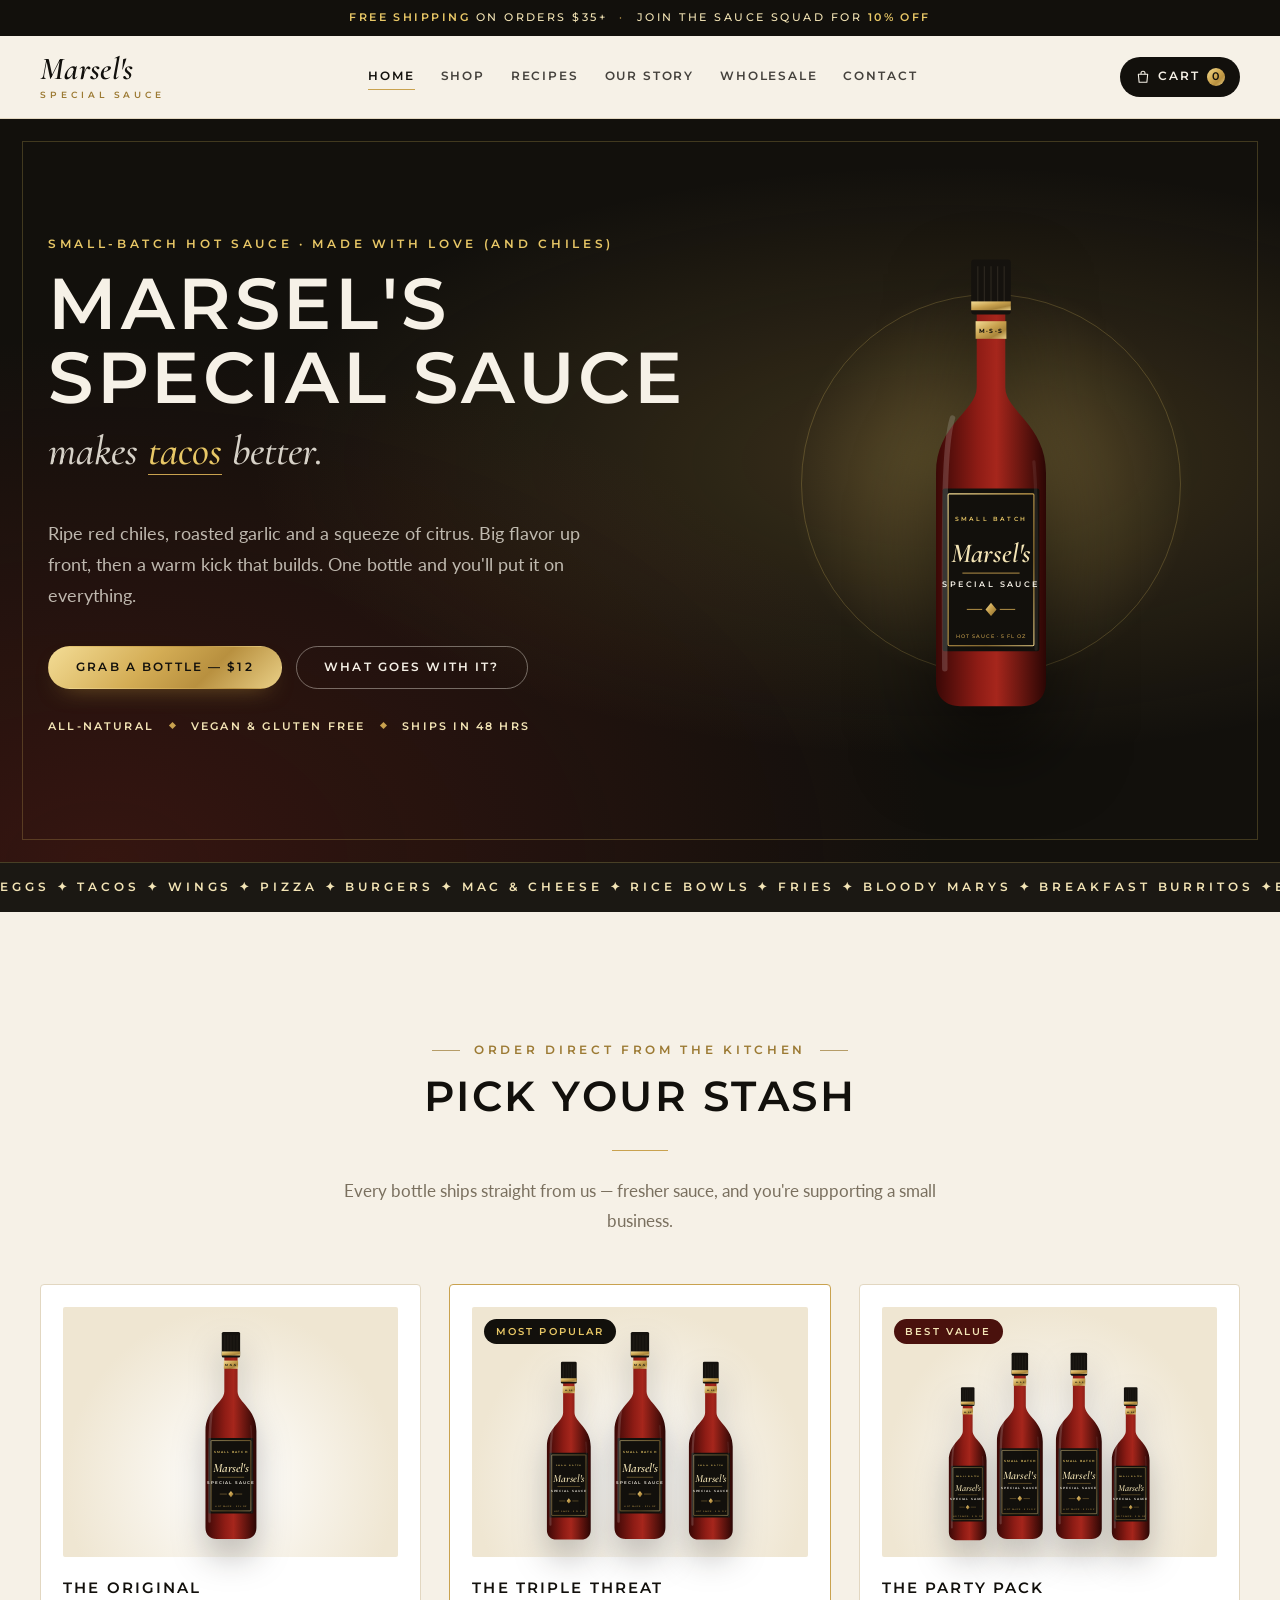
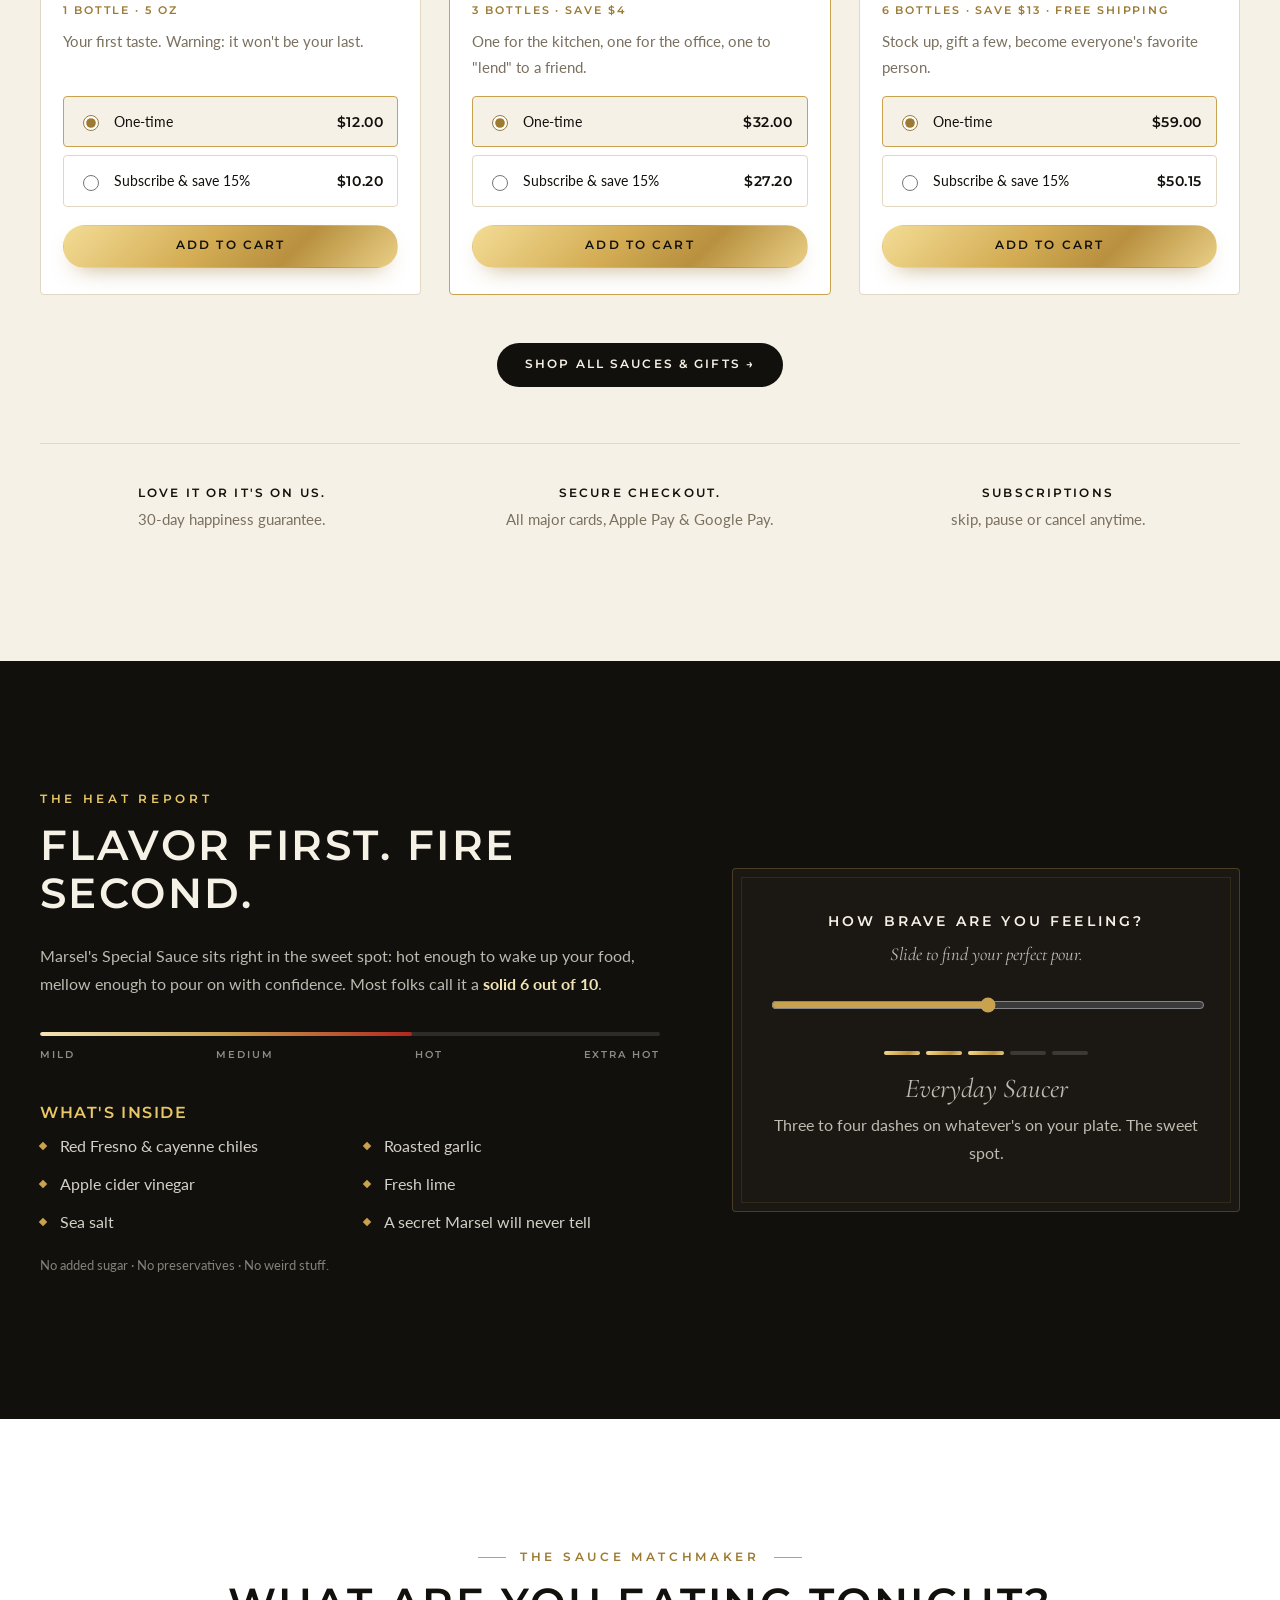
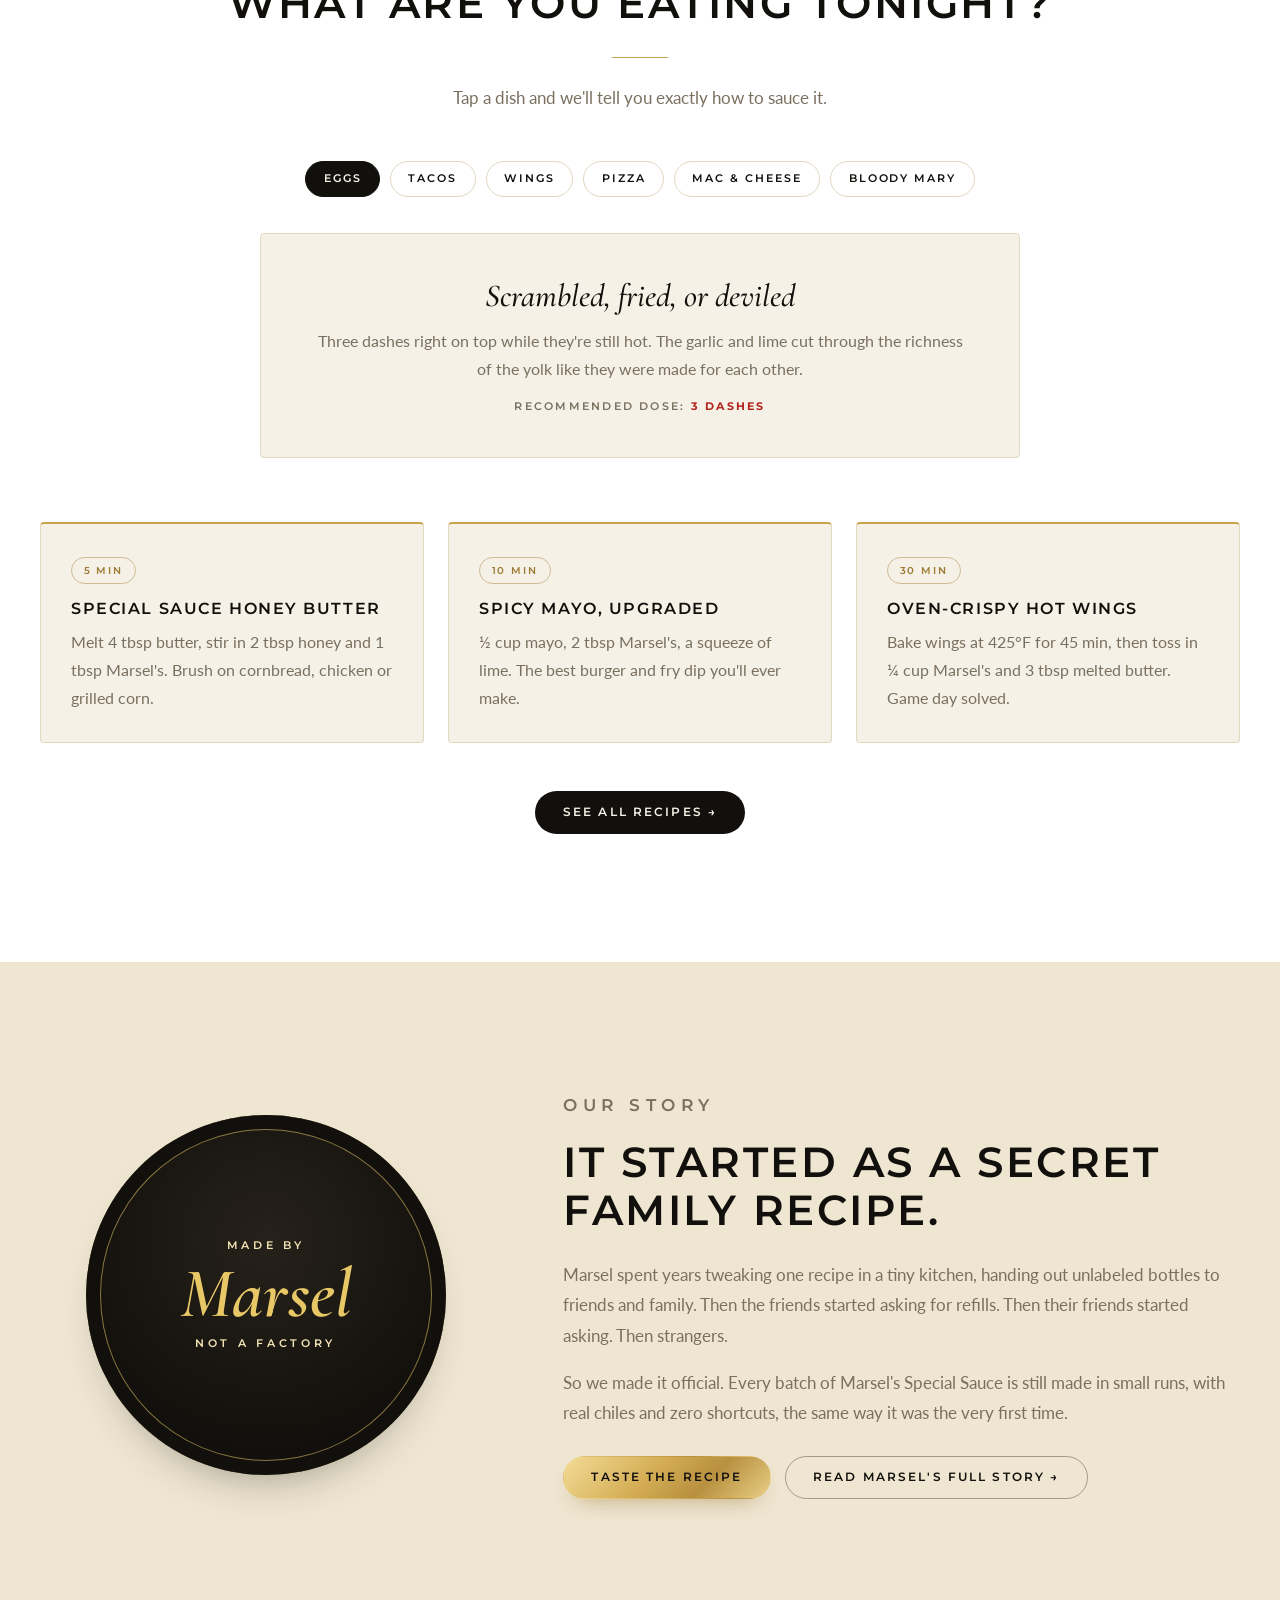
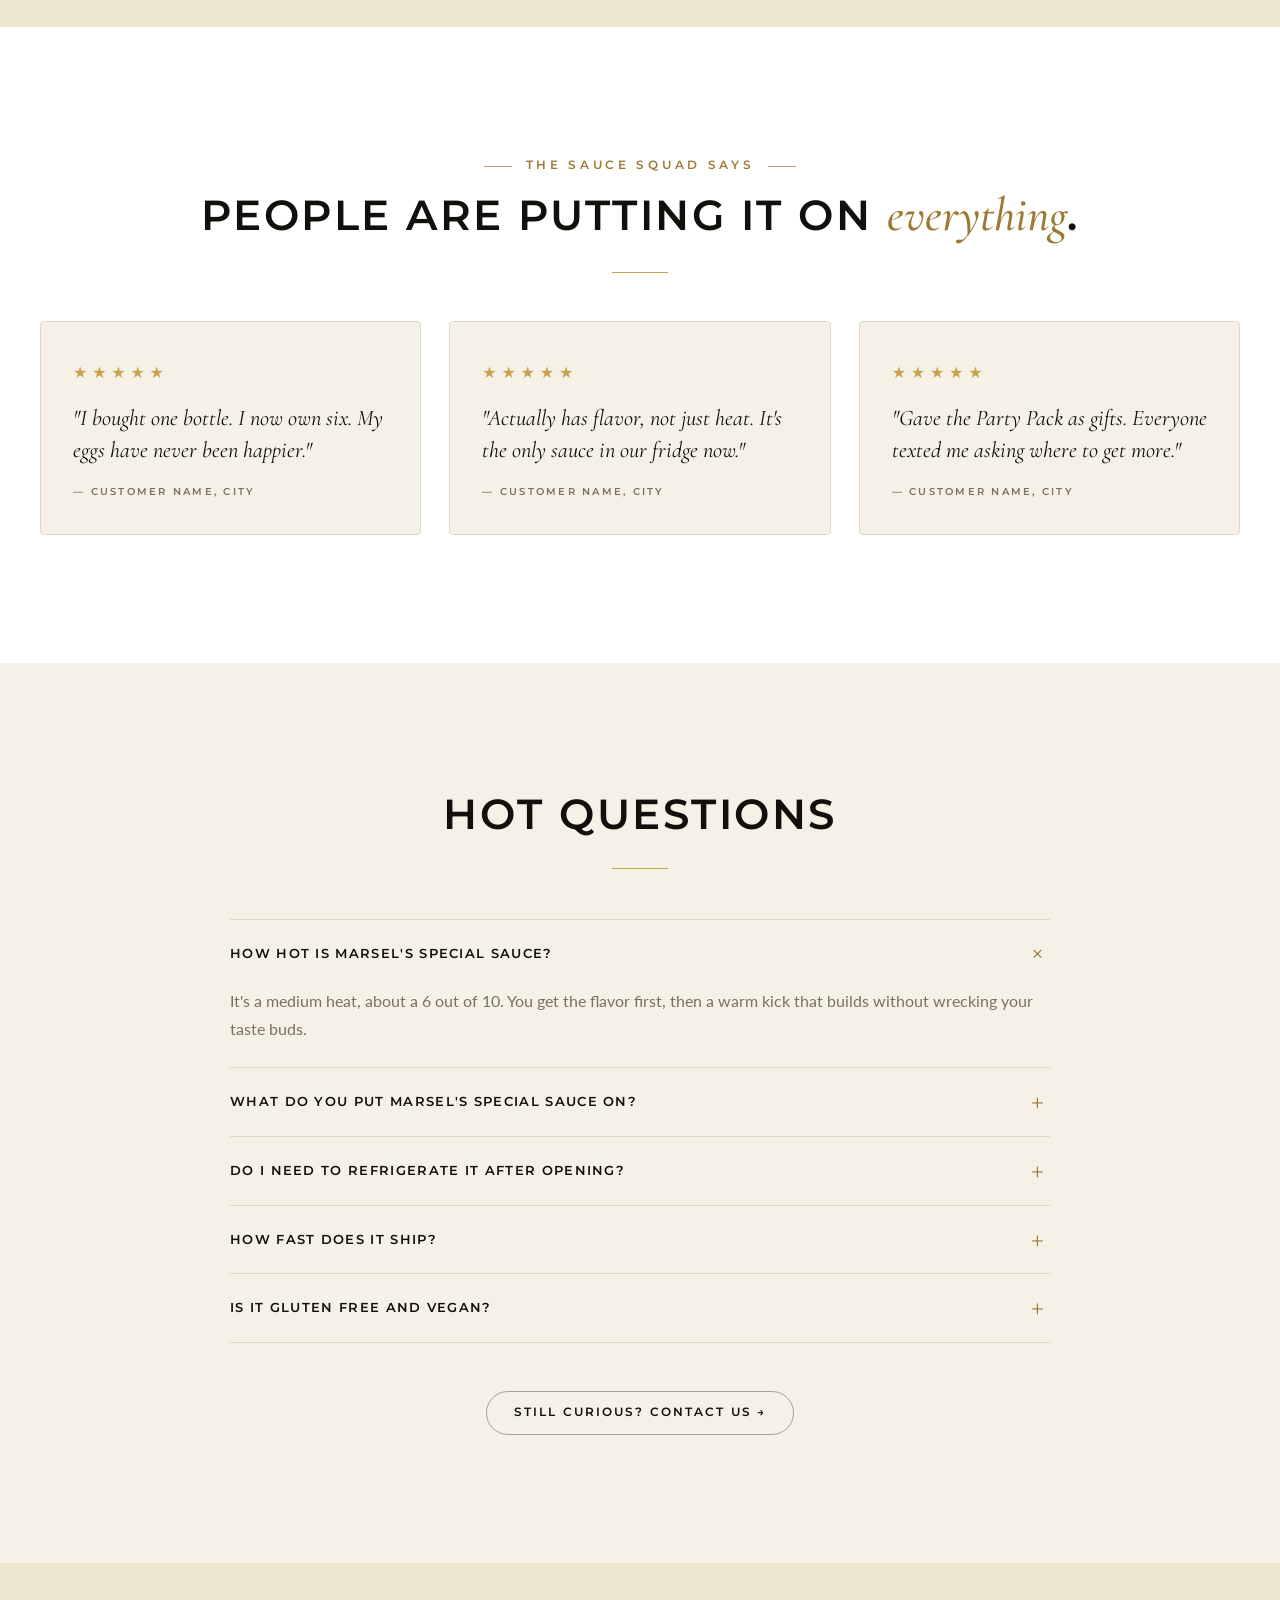
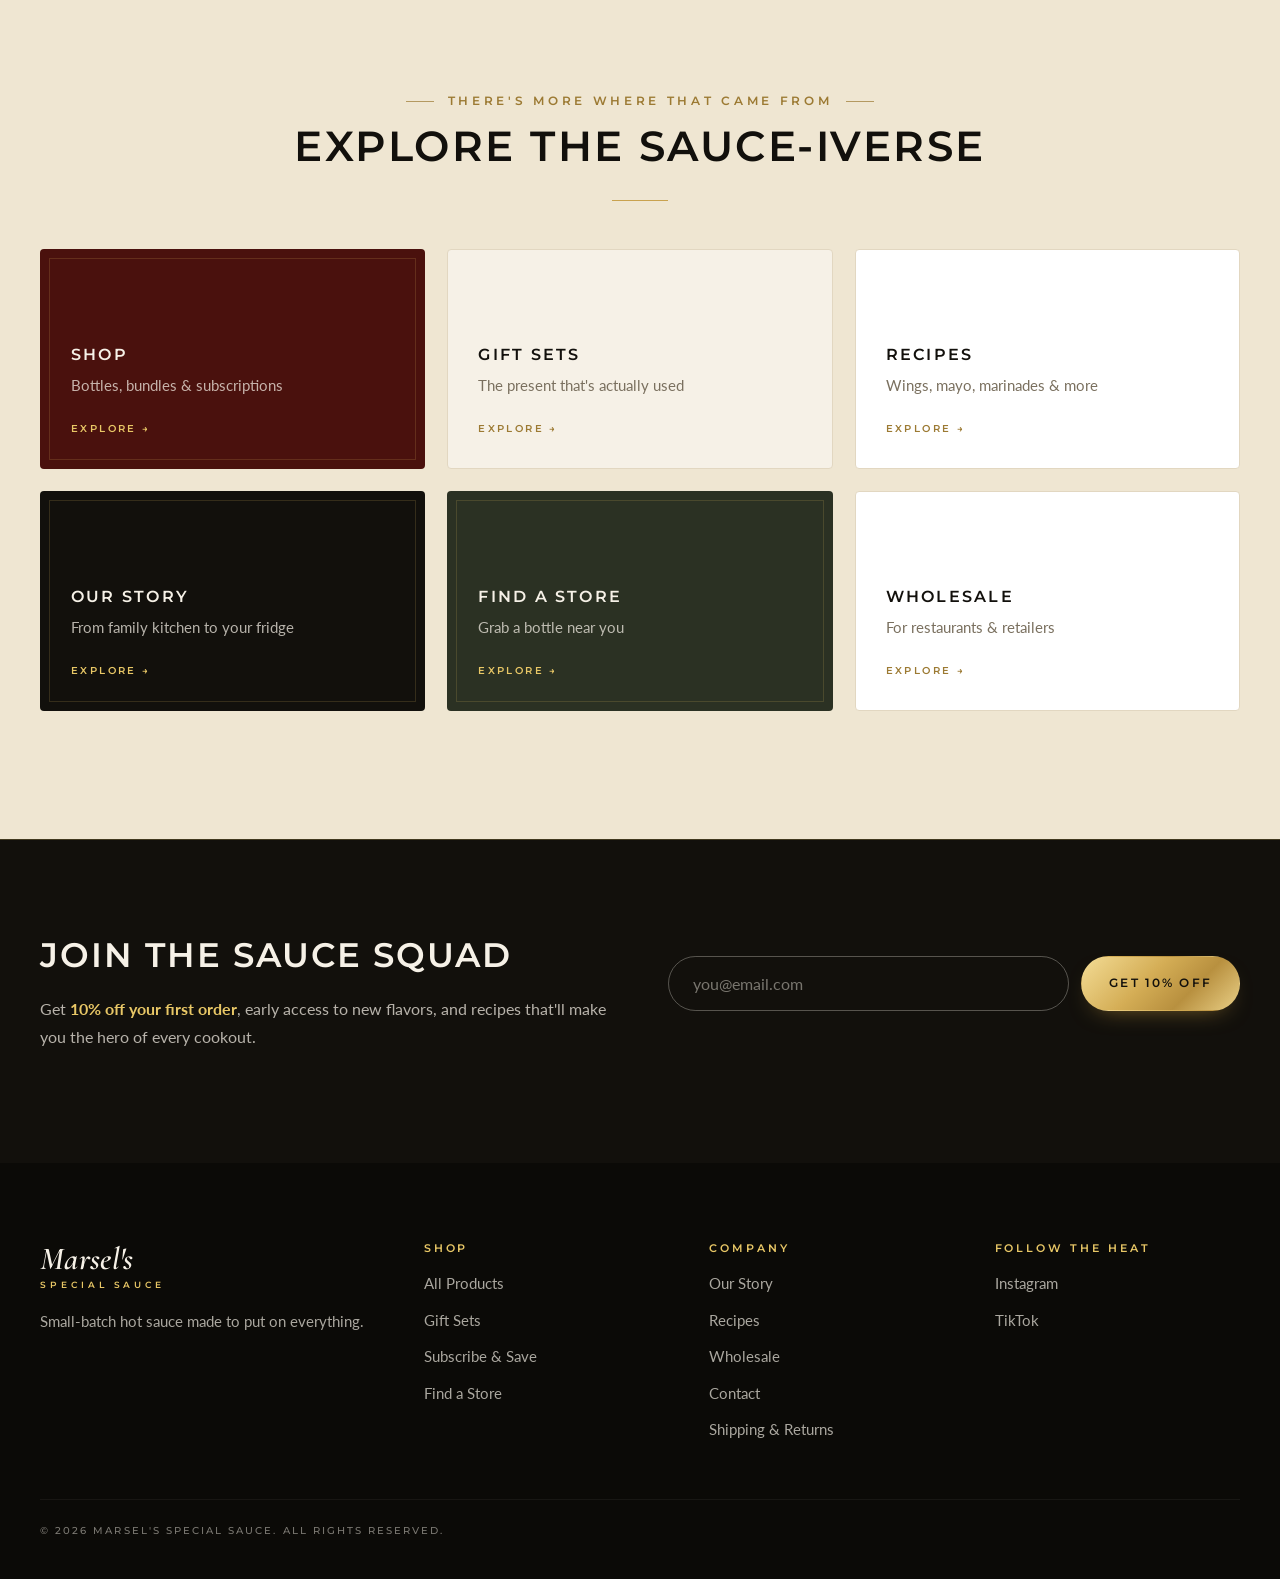
==== commit a297cddb: "Redesign storefront with a premium black-and-gold look Inspired by Toro Cigars: warm black, ivory an" ====
--- a/index.html
+++ b/index.html
@@ -9,7 +9,7 @@
   <meta name="description" content="Marsel's Special Sauce is a small-batch, all-natural hot sauce with bold flavor and a heat that builds. Perfect on wings, tacos, eggs and pizza. Order direct and get free shipping over $35.">
   <link rel="canonical" href="https://www.marselsspecialsauce.com/">
   <meta name="robots" content="index, follow, max-image-preview:large">
-  <meta name="theme-color" content="#c8102e">
+  <meta name="theme-color" content="#12100c">
 
   <!-- Open Graph / social sharing -->
   <meta property="og:type" content="website">
@@ -22,13 +22,11 @@
   <meta name="twitter:title" content="Marsel's Special Sauce – Small-Batch Hot Sauce">
   <meta name="twitter:description" content="Flavor first, fire second. Small-batch hot sauce made to put on everything.">
   <meta name="twitter:image" content="https://www.marselsspecialsauce.com/assets/og-image.jpg">
-
   <link rel="icon" href="favicon.svg" type="image/svg+xml">
   <link rel="manifest" href="site.webmanifest">
-
   <link rel="preconnect" href="https://fonts.googleapis.com">
   <link rel="preconnect" href="https://fonts.gstatic.com" crossorigin>
-  <link href="https://fonts.googleapis.com/css2?family=Bricolage+Grotesque:opsz,wght@12..96,400;12..96,600;12..96,800&family=Shrikhand&display=swap" rel="stylesheet">
+  <link href="https://fonts.googleapis.com/css2?family=Cormorant+Garamond:ital,wght@0,500;0,600;1,500;1,600&family=Lato:wght@400;700&family=Montserrat:wght@500;600;700&display=swap" rel="stylesheet">
   <link rel="stylesheet" href="styles.css">
 
   <!-- Structured data: helps Google show price, availability and FAQ rich results -->
@@ -109,59 +107,73 @@
 </head>
 <body>
 
-  <!-- Reusable bottle illustration (swap for real product photos when you have them) -->
+  <!-- Shared illustrations (same set on every page so cart thumbnails always render).
+       Swap for real product photography when you have it. -->
   <svg width="0" height="0" style="position:absolute" aria-hidden="true">
     <defs>
       <linearGradient id="glass" x1="0" x2="1">
-        <stop offset="0" stop-color="#8f0a1f"/>
-        <stop offset=".45" stop-color="#e3242b"/>
-        <stop offset="1" stop-color="#7a0819"/>
+        <stop offset="0" stop-color="#3a0806"/>
+        <stop offset=".38" stop-color="#8e1c15"/>
+        <stop offset=".55" stop-color="#a6261c"/>
+        <stop offset="1" stop-color="#2b0604"/>
+      </linearGradient>
+      <linearGradient id="gold" x1="0" y1="0" x2="1" y2="1">
+        <stop offset="0" stop-color="#f3dc95"/>
+        <stop offset=".45" stop-color="#c9a24f"/>
+        <stop offset=".72" stop-color="#a9853b"/>
+        <stop offset="1" stop-color="#e9cf86"/>
       </linearGradient>
       <symbol id="bottle" viewBox="0 0 200 420">
-        <rect x="80" y="8" width="40" height="44" rx="7" fill="#1d1a17"/>
-        <rect x="80" y="40" width="40" height="6" fill="#f5b700"/>
         <path d="M87 52h26v70c0 22 37 34 37 78v190c0 14-9 22-22 22H72c-13 0-22-8-22-22V200c0-44 37-56 37-78z" fill="url(#glass)"/>
-        <rect x="58" y="222" width="84" height="132" rx="10" fill="#fff6e5"/>
-        <rect x="58" y="222" width="84" height="22" rx="10" fill="#f5b700"/>
-        <rect x="58" y="234" width="84" height="10" fill="#f5b700"/>
-        <text x="100" y="238" text-anchor="middle" font-family="Bricolage Grotesque, sans-serif" font-weight="800" font-size="9" fill="#1d1a17" letter-spacing="1">SINCE DAY 1</text>
-        <text x="100" y="278" text-anchor="middle" font-family="Shrikhand, cursive" font-size="18" fill="#c8102e">Marsel's</text>
-        <text x="100" y="298" text-anchor="middle" font-family="Bricolage Grotesque, sans-serif" font-weight="800" font-size="9" fill="#1d1a17" letter-spacing="1">SPECIAL SAUCE</text>
-        <path d="M92 314c6-4 14-3 18 2 6 8 0 24-16 26 8-6 10-14 6-20-3 4-8 4-8-8z" fill="#c8102e"/>
-        <path d="M106 312c2-4 6-6 10-5-3 1-6 3-7 6z" fill="#2f8f3a"/>
-        <path d="M66 140c-8 20-8 60-6 230" stroke="#fff" stroke-opacity=".28" stroke-width="7" stroke-linecap="round" fill="none"/>
+        <rect x="82" y="6" width="36" height="50" rx="3" fill="#15120e"/>
+        <path d="M88 12v38M94 12v38M100 12v38M106 12v38M112 12v38" stroke="#2a251e" stroke-width="1.2"/>
+        <rect x="82" y="44" width="36" height="8" fill="url(#gold)"/>
+        <rect x="86" y="62" width="28" height="16" fill="url(#gold)"/>
+        <text x="100" y="73" text-anchor="middle" font-family="Montserrat, sans-serif" font-weight="700" font-size="5" letter-spacing="1" fill="#12100c">M·S·S</text>
+        <rect x="56" y="214" width="88" height="148" rx="2" fill="#12100c"/>
+        <rect x="61" y="219" width="78" height="138" rx="1" fill="none" stroke="url(#gold)" stroke-width="1"/>
+        <text x="100" y="244" text-anchor="middle" font-family="Montserrat, sans-serif" font-weight="600" font-size="5.5" letter-spacing="2" fill="#e8c766">SMALL BATCH</text>
+        <text x="100" y="281" text-anchor="middle" font-family="Cormorant Garamond, Georgia, serif" font-style="italic" font-weight="600" font-size="25" fill="#f3e4b5">Marsel's</text>
+        <line x1="74" y1="291" x2="126" y2="291" stroke="#c9a24f" stroke-width=".8"/>
+        <text x="100" y="304" text-anchor="middle" font-family="Montserrat, sans-serif" font-weight="600" font-size="7" letter-spacing="2.2" fill="#f6f1e7">SPECIAL SAUCE</text>
+        <path d="M100 318l5 6-5 6-5-6z" fill="url(#gold)"/>
+        <path d="M78 324h14M108 324h14" stroke="#c9a24f" stroke-width=".8"/>
+        <text x="100" y="350" text-anchor="middle" font-family="Montserrat, sans-serif" font-weight="500" font-size="4.6" letter-spacing=".9" fill="#c9a24f">HOT SAUCE · 5 FL OZ</text>
+        <path d="M65 150c-7 22-8 70-7 228" stroke="#fff" stroke-opacity=".16" stroke-width="5" stroke-linecap="round" fill="none"/>
+        <path d="M139 190c3 30 3 90 2 170" stroke="#fff" stroke-opacity=".07" stroke-width="3" stroke-linecap="round" fill="none"/>
       </symbol>
       <symbol id="gift" viewBox="0 0 200 200">
-        <rect x="30" y="84" width="140" height="100" rx="8" fill="#c8102e" stroke="#1d1a17" stroke-width="5"/>
-        <rect x="20" y="62" width="160" height="32" rx="8" fill="#8f0a1f" stroke="#1d1a17" stroke-width="5"/>
-        <rect x="88" y="62" width="24" height="122" fill="#f5b700" stroke="#1d1a17" stroke-width="5"/>
-        <path d="M100 62c-30-34-62-20-48-4 8 9 30 6 48 4zM100 62c30-34 62-20 48-4-8 9-30 6-48 4z" fill="#f5b700" stroke="#1d1a17" stroke-width="5" stroke-linejoin="round"/>
-        <text x="100" y="152" text-anchor="middle" font-family="Shrikhand, cursive" font-size="22" fill="#fff6e5" transform="rotate(-6 100 150)">M</text>
+        <rect x="34" y="84" width="132" height="96" rx="2" fill="#12100c"/>
+        <rect x="26" y="64" width="148" height="26" rx="2" fill="#1d1914"/>
+        <rect x="94" y="64" width="12" height="116" fill="url(#gold)"/>
+        <path d="M100 64c-18-26-46-20-38-6 6 10 24 8 38 6zM100 64c18-26 46-20 38-6-6 10-24 8-38 6z" fill="none" stroke="url(#gold)" stroke-width="4"/>
+        <text x="64" y="146" text-anchor="middle" font-family="Cormorant Garamond, Georgia, serif" font-style="italic" font-weight="600" font-size="30" fill="#e8c766">M</text>
       </symbol>
       <symbol id="tee" viewBox="0 0 200 200">
-        <path d="M62 24l24-8c4 12 24 12 28 0l24 8 44 34-20 32-18-12v104H56V78L38 90 18 58z" fill="#1d1a17" stroke="#1d1a17" stroke-width="4" stroke-linejoin="round"/>
-        <text x="100" y="100" text-anchor="middle" font-family="Shrikhand, cursive" font-size="22" fill="#f5b700">Sauce</text>
-        <text x="100" y="124" text-anchor="middle" font-family="Shrikhand, cursive" font-size="22" fill="#f5b700">Boss</text>
-        <path d="M92 138c6-4 14-3 18 2 6 8 0 24-16 26 8-6 10-14 6-20-3 4-8 4-8-8z" fill="#c8102e"/>
+        <path d="M62 24l24-8c4 12 24 12 28 0l24 8 44 34-20 32-18-12v104H56V78L38 90 18 58z" fill="#12100c"/>
+        <text x="100" y="104" text-anchor="middle" font-family="Cormorant Garamond, Georgia, serif" font-style="italic" font-weight="600" font-size="24" fill="#e8c766">Marsel's</text>
+        <text x="100" y="118" text-anchor="middle" font-family="Montserrat, sans-serif" font-weight="600" font-size="6" letter-spacing="2" fill="#f6f1e7">SPECIAL SAUCE</text>
       </symbol>
       <symbol id="hat" viewBox="0 0 200 200">
-        <path d="M38 126c0-56 26-80 62-80s62 24 62 80z" fill="#c8102e" stroke="#1d1a17" stroke-width="5" stroke-linejoin="round"/>
-        <path d="M100 46v80" stroke="#1d1a17" stroke-width="3" opacity=".35"/>
-        <path d="M30 126h146c16 0 18 22 0 24-36 4-110 4-146-6-8-2-8-18 0-18z" fill="#8f0a1f" stroke="#1d1a17" stroke-width="5" stroke-linejoin="round"/>
-        <circle cx="100" cy="44" r="7" fill="#1d1a17"/>
-        <text x="72" y="108" text-anchor="middle" font-family="Shrikhand, cursive" font-size="28" fill="#fff6e5">M</text>
+        <path d="M38 126c0-56 26-80 62-80s62 24 62 80z" fill="#12100c"/>
+        <path d="M30 126h146c16 0 18 22 0 24-36 4-110 4-146-6-8-2-8-18 0-18z" fill="#1d1914"/>
+        <circle cx="100" cy="46" r="6" fill="url(#gold)"/>
+        <text x="100" y="108" text-anchor="middle" font-family="Cormorant Garamond, Georgia, serif" font-style="italic" font-weight="600" font-size="34" fill="#e8c766">M</text>
       </symbol>
-      <symbol id="pepper" viewBox="0 0 24 24">
-        <path d="M8 9c3-2 8-1 10 3 3 6-2 11-10 12 5-4 6-8 4-11-2 3-6 2-4-4z" fill="currentColor"/>
-        <path d="M13 8c1-3 4-5 7-4-3 1-5 2-6 5z" fill="#2f8f3a"/>
+      <symbol id="i-bag" viewBox="0 0 24 24">
+        <path d="M5 8h14l-1.2 12H6.2L5 8z" fill="none" stroke="currentColor" stroke-width="1.6" stroke-linejoin="round"/>
+        <path d="M9 8V6.5a3 3 0 0 1 6 0V8" fill="none" stroke="currentColor" stroke-width="1.6"/>
+      </symbol>
+      <symbol id="i-search" viewBox="0 0 24 24">
+        <circle cx="11" cy="11" r="6.5" fill="none" stroke="currentColor" stroke-width="1.6"/>
+        <path d="M16 16l4.5 4.5" stroke="currentColor" stroke-width="1.6" stroke-linecap="round"/>
       </symbol>
     </defs>
   </svg>
 
   <a class="skip-link" href="#main">Skip to content</a>
-
   <div class="announce" role="note">
-    🔥 <strong>Free shipping</strong> on orders $35+ &nbsp;·&nbsp; Join the Sauce Squad for <strong>10% off</strong>
+    <strong>Free shipping</strong> on orders $35+  <span class="sep">·</span>  Join the Sauce Squad for <strong>10% off</strong>
   </div>
 
   <header class="site-header">
@@ -178,7 +190,7 @@
       </ul>
       <div class="nav-actions">
         <button class="cart-btn" type="button" aria-controls="cart" aria-expanded="false" data-open-cart>
-          <span aria-hidden="true">🛒</span> <span class="cart-label">Cart</span> <span class="cart-count" data-cart-count>0</span>
+          <svg class="icon" aria-hidden="true"><use href="#i-bag"/></svg> <span class="cart-label">Cart</span> <span class="cart-count" data-cart-count>0</span>
         </button>
         <button class="menu-btn" type="button" aria-controls="site-menu" aria-expanded="false" aria-label="Open menu" data-menu-btn>
           <span></span><span></span><span></span>
@@ -201,15 +213,15 @@
             <a href="#pairings" class="btn btn-ghost">What goes with it?</a>
           </div>
           <ul class="trust">
-            <li>✅ All-natural</li>
-            <li>🌱 Vegan &amp; gluten free</li>
-            <li>📦 Ships in 48 hrs</li>
+            <li>All-natural</li>
+            <li>Vegan &amp; gluten free</li>
+            <li>Ships in 48 hrs</li>
           </ul>
         </div>
         <div class="hero-art">
           <div class="burst" aria-hidden="true"></div>
           <svg class="hero-bottle" viewBox="0 0 200 420" role="img" aria-label="Bottle of Marsel's Special Sauce"><use href="#bottle"/></svg>
-          <div class="sticker sticker-a">Medium<br>heat 🔥</div>
+          <div class="sticker sticker-a">Medium<br>heat</div>
           <div class="sticker sticker-b">Small<br>batch</div>
         </div>
       </div>
@@ -230,7 +242,6 @@
         <p class="eyebrow center">Order direct from the kitchen</p>
         <h2 id="shop-title" class="center">Pick your stash</h2>
         <p class="section-lede center">Every bottle ships straight from us — fresher sauce, and you're supporting a small business.</p>
-
         <div class="products">
           <article class="product" data-product="single">
             <div class="product-art"><svg viewBox="0 0 200 420" aria-hidden="true"><use href="#bottle"/></svg></div>
@@ -282,7 +293,6 @@
             <button class="btn btn-primary btn-block" type="button" data-add="party">Add to cart</button>
           </article>
         </div>
-
         <div class="section-cta">
           <a href="shop.html" class="btn btn-dark">Shop all sauces &amp; gifts →</a>
         </div>
@@ -304,7 +314,7 @@
           <p>Marsel's Special Sauce sits right in the sweet spot: hot enough to wake up your food, mellow enough to pour on with confidence. Most folks call it a <strong>solid 6 out of 10</strong>.</p>
           <div class="meter" role="img" aria-label="Heat level 6 out of 10">
             <div class="meter-fill" data-meter></div>
-            <div class="meter-labels"><span>Mild</span><span>Medium</span><span>Hot</span><span>🔥 Yikes</span></div>
+            <div class="meter-labels"><span>Mild</span><span>Medium</span><span>Hot</span><span>Extra hot</span></div>
           </div>
           <h3 class="ingredients-title">What's inside</h3>
           <ul class="ingredients">
@@ -317,7 +327,6 @@
           </ul>
           <p class="fine">No added sugar · No preservatives · No weird stuff. <!-- Confirm ingredients match your actual recipe/label. --></p>
         </div>
-
         <div class="brave-card">
           <h3>How brave are you feeling?</h3>
           <p>Slide to find your perfect pour.</p>
@@ -338,25 +347,21 @@
         <p class="eyebrow center">The Sauce Matchmaker</p>
         <h2 id="pairings-title" class="center">What are you eating tonight?</h2>
         <p class="section-lede center">Tap a dish and we'll tell you exactly how to sauce it.</p>
-
         <div class="chips" role="tablist" aria-label="Pick a dish" data-chips>
-          <button role="tab" aria-selected="true" data-food="eggs">🍳 Eggs</button>
-          <button role="tab" aria-selected="false" data-food="tacos">🌮 Tacos</button>
-          <button role="tab" aria-selected="false" data-food="wings">🍗 Wings</button>
-          <button role="tab" aria-selected="false" data-food="pizza">🍕 Pizza</button>
-          <button role="tab" aria-selected="false" data-food="mac">🧀 Mac &amp; Cheese</button>
-          <button role="tab" aria-selected="false" data-food="drinks">🍹 Bloody Mary</button>
-        </div>
-
+          <button role="tab" aria-selected="true" data-food="eggs">Eggs</button>
+          <button role="tab" aria-selected="false" data-food="tacos">Tacos</button>
+          <button role="tab" aria-selected="false" data-food="wings">Wings</button>
+          <button role="tab" aria-selected="false" data-food="pizza">Pizza</button>
+          <button role="tab" aria-selected="false" data-food="mac">Mac &amp; Cheese</button>
+          <button role="tab" aria-selected="false" data-food="drinks">Bloody Mary</button>
+        </div>
         <div class="match" role="tabpanel" aria-live="polite" data-match>
-          <div class="match-emoji" data-match-emoji>🍳</div>
           <div>
             <h3 data-match-title>Scrambled, fried, or deviled</h3>
             <p data-match-text>Three dashes right on top while they're still hot. The garlic and lime cut through the richness of the yolk like they were made for each other.</p>
             <p class="match-dose"><span>Recommended dose:</span> <strong data-match-dose>3 dashes</strong></p>
           </div>
         </div>
-
         <div class="recipes">
           <article class="recipe">
             <span class="recipe-tag">5 min</span>
@@ -466,32 +471,26 @@
         <h2 id="explore-title" class="center">Explore the Sauce-iverse</h2>
         <div class="tiles">
           <a href="shop.html" class="tile tile-red">
-            <span class="tile-emoji" aria-hidden="true">🛍️</span>
             <strong>Shop</strong>
             <span>Bottles, bundles &amp; subscriptions</span>
           </a>
           <a href="shop.html#gifts" class="tile tile-yellow">
-            <span class="tile-emoji" aria-hidden="true">🎁</span>
             <strong>Gift Sets</strong>
             <span>The present that's actually used</span>
           </a>
           <a href="recipes.html" class="tile tile-cream">
-            <span class="tile-emoji" aria-hidden="true">👨‍🍳</span>
             <strong>Recipes</strong>
             <span>Wings, mayo, marinades &amp; more</span>
           </a>
           <a href="our-story.html" class="tile tile-ink">
-            <span class="tile-emoji" aria-hidden="true">📖</span>
             <strong>Our Story</strong>
             <span>From family kitchen to your fridge</span>
           </a>
           <a href="find-a-store.html" class="tile tile-green">
-            <span class="tile-emoji" aria-hidden="true">📍</span>
             <strong>Find a Store</strong>
             <span>Grab a bottle near you</span>
           </a>
           <a href="wholesale.html" class="tile tile-cream">
-            <span class="tile-emoji" aria-hidden="true">🍽️</span>
             <strong>Wholesale</strong>
             <span>For restaurants &amp; retailers</span>
           </a>
@@ -503,7 +502,7 @@
     <section class="squad" id="squad" aria-labelledby="squad-title">
       <div class="wrap squad-inner">
         <div>
-          <h2 id="squad-title">Join the Sauce Squad 🌶️</h2>
+          <h2 id="squad-title">Join the Sauce Squad</h2>
           <p>Get <strong>10% off your first order</strong>, early access to new flavors, and recipes that'll make you the hero of every cookout.</p>
         </div>
         <!-- Connect to your email platform (Klaviyo, Mailchimp, Shopify Email) by setting the form action in main.js -->
@@ -581,7 +580,6 @@
       <p class="fine center">Taxes &amp; shipping calculated at checkout</p>
     </div>
   </aside>
-
   <div class="toast" role="status" aria-live="polite" data-toast></div>
 
   <script src="main.js" defer></script>
--- a/styles.css
+++ b/styles.css
@@ -1,758 +1,818 @@
+/* =========================================================
+   Marsel's Special Sauce — premium storefront styles
+   Warm black, ivory & gold. Montserrat for structure,
+   Cormorant Garamond for accents, Lato for reading.
+   ========================================================= */
 :root {
-  --red: #c8102e;
-  --red-deep: #8f0a1f;
-  --yellow: #f5b700;
-  --cream: #fff6e5;
-  --cream-2: #ffe9c2;
-  --ink: #1d1a17;
-  --ink-soft: #4a423b;
-  --green: #2f8f3a;
-  --radius: 18px;
-  --shadow: 6px 6px 0 var(--ink);
-  --display: "Shrikhand", "Cooper Black", Georgia, serif;
-  --sans: "Bricolage Grotesque", system-ui, -apple-system, "Segoe UI", sans-serif;
+  --ink: #12100c;
+  --ink-2: #1b1813;
+  --ink-3: #26211a;
+  --ivory: #f6f1e7;
+  --parch: #efe6d2;
+  --white: #fff;
+  --gold: #c9a24f;
+  --gold-dk: #9c7a33;
+  --gold-lt: #e8c766;
+  --gold-pale: #f3e4b5;
+  --gold-grad: linear-gradient(135deg, #f3dc95 0%, #d4ad55 42%, #b8903f 68%, #e9cf86 100%);
+  --red: #b3261e;
+  --oxblood: #4a110d;
+  --olive: #2b3123;
+  --taupe: #7a705f;
+  --line: #e2d7c1;
+  --line-dark: rgba(232, 199, 102, .22);
+  --radius: 4px;
+  --shadow-soft: 0 24px 48px -28px rgba(18, 16, 12, .45);
+  --head: "Montserrat", "Helvetica Neue", Arial, sans-serif;
+  --serif: "Cormorant Garamond", Georgia, "Times New Roman", serif;
+  --sans: "Lato", system-ui, -apple-system, "Segoe UI", sans-serif;
 }
 
 *, *::before, *::after { box-sizing: border-box; }
-html { scroll-behavior: smooth; scroll-padding-top: 80px; }
+html { scroll-behavior: smooth; scroll-padding-top: 90px; }
 body {
   margin: 0;
   font-family: var(--sans);
-  font-size: 1.0625rem;
-  line-height: 1.6;
+  font-size: 1rem;
+  line-height: 1.75;
   color: var(--ink);
-  background: var(--cream);
+  background: var(--ivory);
   -webkit-font-smoothing: antialiased;
   overflow-x: hidden;
 }
 img, svg { display: block; max-width: 100%; }
 a { color: inherit; }
-h1, h2, h3 { line-height: 1.1; margin: 0 0 .5em; }
-h2 { font-family: var(--display); font-weight: 400; font-size: clamp(2rem, 5vw, 3.25rem); }
-h3 { font-weight: 800; font-size: 1.3rem; }
+h1, h2, h3, h4 { font-family: var(--head); font-weight: 600; text-transform: uppercase; line-height: 1.15; margin: 0 0 .6em; }
+h2 { font-size: clamp(1.7rem, 3.4vw, 2.6rem); letter-spacing: .06em; }
+h3 { font-size: .98rem; letter-spacing: .1em; }
+h2 em { font-family: var(--serif); font-style: italic; font-weight: 500; text-transform: none; letter-spacing: 0; color: var(--gold-dk); font-size: 1.15em; }
 p { margin: 0 0 1em; }
 
-.wrap { width: min(1180px, 100% - 32px); margin-inline: auto; }
-.narrow { width: min(760px, 100% - 32px); }
+.wrap { width: min(1200px, 100% - 40px); margin-inline: auto; }
+.narrow { width: min(820px, 100% - 40px); }
 .center { text-align: center; }
+h2.center::after { content: ""; display: block; width: 56px; height: 1px; background: var(--gold); margin: .7em auto 0; }
 .sr-only { position: absolute; width: 1px; height: 1px; overflow: hidden; clip: rect(0 0 0 0); white-space: nowrap; }
-.skip-link { position: absolute; left: -999px; top: 8px; background: var(--ink); color: #fff; padding: 8px 14px; z-index: 100; border-radius: 8px; }
+.skip-link { position: absolute; left: -999px; top: 8px; background: var(--ink); color: var(--ivory); padding: 8px 14px; z-index: 100; }
 .skip-link:focus { left: 8px; }
-.eyebrow { font-weight: 800; text-transform: uppercase; letter-spacing: .12em; font-size: .8rem; color: var(--red); margin-bottom: .75em; }
-.section-lede { max-width: 620px; margin: 0 auto 2.5rem; color: var(--ink-soft); font-size: 1.15rem; }
-.fine { font-size: .85rem; color: var(--ink-soft); }
+.eyebrow {
+  font-family: var(--head); font-weight: 600; text-transform: uppercase; letter-spacing: .32em;
+  font-size: .72rem; color: var(--gold-dk); margin-bottom: 1.1em;
+}
+.eyebrow.center::before, .eyebrow.center::after { content: ""; display: inline-block; width: 28px; height: 1px; background: currentColor; vertical-align: middle; margin: 0 14px; opacity: .7; }
+.section-lede { max-width: 620px; margin: 0 auto 3rem; color: var(--taupe); font-size: 1.08rem; }
+.fine { font-size: .84rem; color: var(--taupe); }
+.optional { font-weight: 400; color: var(--taupe); text-transform: none; letter-spacing: 0; }
+.sep { color: var(--gold); margin: 0 .6em; }
 
 /* ---------- Buttons ---------- */
 .btn {
-  display: inline-flex; align-items: center; justify-content: center; gap: .4em;
-  font: 800 1.05rem/1 var(--sans);
-  padding: 1em 1.6em;
-  border-radius: 999px;
-  border: 3px solid var(--ink);
-  text-decoration: none;
-  cursor: pointer;
-  transition: transform .15s ease, box-shadow .15s ease, background .15s;
-  box-shadow: 4px 4px 0 var(--ink);
-}
-.btn:hover { transform: translate(-2px, -2px); box-shadow: 6px 6px 0 var(--ink); }
-.btn:active { transform: translate(2px, 2px); box-shadow: 1px 1px 0 var(--ink); }
-.btn:focus-visible, button:focus-visible, a:focus-visible, input:focus-visible { outline: 3px solid var(--yellow); outline-offset: 3px; }
-.btn-primary { background: var(--red); color: #fff; }
-.btn-primary:hover { background: #e01535; }
-.btn-ghost { background: transparent; color: var(--ink); }
-.btn-dark { background: var(--ink); color: var(--cream); box-shadow: 4px 4px 0 var(--red); }
-.btn-yellow { background: var(--yellow); color: var(--ink); }
+  position: relative; overflow: hidden;
+  display: inline-flex; align-items: center; justify-content: center; gap: .5em;
+  font: 600 .74rem/1 var(--head); text-transform: uppercase; letter-spacing: .18em;
+  padding: 1.25em 2.3em; border-radius: 999px; border: 1px solid transparent;
+  text-decoration: none; cursor: pointer; white-space: nowrap;
+  transition: background .25s, color .25s, border-color .25s, transform .25s, box-shadow .25s;
+}
+.btn:focus-visible, button:focus-visible, a:focus-visible, input:focus-visible, select:focus-visible, summary:focus-visible { outline: 2px solid var(--gold); outline-offset: 3px; }
+.btn-primary, .btn-yellow { background: var(--gold-grad); color: var(--ink); box-shadow: 0 10px 24px -14px rgba(156, 122, 51, .9); }
+.btn-primary::after, .btn-yellow::after {
+  content: ""; position: absolute; inset: 0;
+  background: linear-gradient(100deg, transparent 35%, rgba(255,255,255,.55) 50%, transparent 65%);
+  transform: translateX(-120%); transition: transform .7s ease;
+}
+.btn-primary:hover::after, .btn-yellow:hover::after { transform: translateX(120%); }
+.btn-primary:hover, .btn-yellow:hover { transform: translateY(-1px); box-shadow: 0 16px 30px -16px rgba(156, 122, 51, 1); }
+.btn-ghost { background: transparent; color: var(--ink); border-color: rgba(18,16,12,.35); }
+.btn-ghost:hover { background: var(--ink); color: var(--ivory); border-color: var(--ink); }
+.btn-dark { background: var(--ink); color: var(--ivory); }
+.btn-dark:hover { background: var(--ink-3); color: var(--gold-lt); }
 .btn-block { width: 100%; }
+.btn-sm { padding: .95em 1.5em; font-size: .68rem; }
+.btn-row { display: flex; flex-wrap: wrap; gap: 14px; }
+.section-cta { display: flex; justify-content: center; margin-top: 48px; }
+
+/* light text on dark sections */
+.hero .btn-ghost, .page-hero .btn-ghost, .heat .btn-ghost, .process .btn-ghost, .why .btn-ghost, .subscribe .btn-ghost {
+  color: var(--ivory); border-color: rgba(246,241,231,.4);
+}
+.hero .btn-ghost:hover, .page-hero .btn-ghost:hover, .heat .btn-ghost:hover, .process .btn-ghost:hover, .why .btn-ghost:hover {
+  background: var(--ivory); color: var(--ink); border-color: var(--ivory);
+}
 
 /* ---------- Announcement + header ---------- */
-.announce { background: var(--ink); color: var(--cream); text-align: center; font-size: .9rem; padding: .55em 16px; }
+.announce {
+  background: var(--ink); color: var(--gold-pale); text-align: center;
+  font: 500 .7rem/1.4 var(--head); text-transform: uppercase; letter-spacing: .22em; padding: .9em 20px;
+}
+.announce strong { color: var(--gold-lt); font-weight: 600; }
 .site-header {
   position: sticky; top: 0; z-index: 40;
-  background: rgba(255, 246, 229, .92);
-  backdrop-filter: blur(10px);
-  border-bottom: 3px solid var(--ink);
-}
-.nav { display: flex; align-items: center; justify-content: space-between; gap: 16px; height: 70px; }
-.logo { font-family: var(--display); font-size: 1.75rem; color: var(--red); text-decoration: none; line-height: .9; display: flex; flex-direction: column; }
-.logo span { font: 800 .62rem/1 var(--sans); letter-spacing: .28em; text-transform: uppercase; color: var(--ink); margin-top: 4px; }
-.logo-light { color: var(--yellow); }
-.logo-light span { color: var(--cream); }
-.nav-links { display: flex; gap: 6px; list-style: none; margin: 0; padding: 0; }
+  background: rgba(246, 241, 231, .95);
+  backdrop-filter: blur(12px);
+  border-bottom: 1px solid var(--line);
+}
+.nav { display: flex; align-items: center; justify-content: space-between; gap: 20px; height: 82px; }
+.logo { display: flex; flex-direction: column; align-items: flex-start; text-decoration: none; line-height: 1; }
+.logo { font-family: var(--serif); font-style: italic; font-weight: 600; font-size: 2rem; color: var(--ink); letter-spacing: .01em; }
+.logo span { font: 600 .56rem/1 var(--head); font-style: normal; letter-spacing: .44em; text-transform: uppercase; color: var(--gold-dk); margin-top: 6px; }
+.logo-light { color: var(--ivory); }
+.logo-light span { color: var(--gold-lt); }
+.nav-links { display: flex; gap: 4px; list-style: none; margin: 0; padding: 0; }
 .nav-btn {
-  display: inline-block; text-decoration: none; font-weight: 700; font-size: .98rem;
-  padding: .5em 1em; border-radius: 999px; border: 2px solid transparent;
-  transition: background .15s, border-color .15s, transform .15s;
-}
-.nav-btn:hover { border-color: var(--ink); background: #fff; transform: translateY(-2px); }
-.nav-btn[aria-current="page"] { background: var(--ink); color: var(--cream); }
+  position: relative; display: inline-block; text-decoration: none;
+  font: 600 .72rem/1 var(--head); text-transform: uppercase; letter-spacing: .16em;
+  color: rgba(18,16,12,.78); padding: 1em .95em;
+  transition: color .2s;
+}
+.nav-btn::after { content: ""; position: absolute; left: .95em; right: .95em; bottom: .35em; height: 1px; background: var(--gold); transform: scaleX(0); transform-origin: left; transition: transform .3s; }
+.nav-btn:hover { color: var(--ink); }
+.nav-btn:hover::after, .nav-btn[aria-current="page"]::after { transform: scaleX(1); }
+.nav-btn[aria-current="page"] { color: var(--ink); }
 .nav-actions { display: flex; align-items: center; gap: 10px; }
+.cart-btn {
+  display: flex; align-items: center; gap: .6em; cursor: pointer;
+  font: 600 .72rem/1 var(--head); text-transform: uppercase; letter-spacing: .16em;
+  background: var(--ink); color: var(--ivory); border: 0; border-radius: 999px; padding: .95em 1.3em;
+  transition: background .2s;
+}
+.cart-btn:hover { background: var(--ink-3); }
+.cart-btn .icon { width: 16px; height: 16px; }
+.cart-count { background: var(--gold-grad); color: var(--ink); min-width: 1.75em; height: 1.75em; border-radius: 999px; display: inline-grid; place-items: center; font-size: .66rem; letter-spacing: 0; }
+.cart-count.bump { animation: bump .45s ease; }
+@keyframes bump { 50% { transform: scale(1.35); } }
 .menu-btn {
-  display: none; width: 46px; height: 46px; border-radius: 50%; border: 3px solid var(--ink);
-  background: #fff; cursor: pointer; flex-direction: column; justify-content: center; align-items: center; gap: 4px;
-  box-shadow: 3px 3px 0 var(--ink);
-}
-.menu-btn span { display: block; width: 18px; height: 3px; background: var(--ink); border-radius: 2px; transition: transform .2s, opacity .2s; }
-.menu-btn[aria-expanded="true"] span:nth-child(1) { transform: translateY(7px) rotate(45deg); }
+  display: none; width: 44px; height: 44px; border-radius: 50%; border: 1px solid rgba(18,16,12,.3);
+  background: transparent; cursor: pointer; flex-direction: column; justify-content: center; align-items: center; gap: 5px;
+}
+.menu-btn span { display: block; width: 18px; height: 1.5px; background: var(--ink); transition: transform .25s, opacity .25s; }
+.menu-btn[aria-expanded="true"] span:nth-child(1) { transform: translateY(6.5px) rotate(45deg); }
 .menu-btn[aria-expanded="true"] span:nth-child(2) { opacity: 0; }
-.menu-btn[aria-expanded="true"] span:nth-child(3) { transform: translateY(-7px) rotate(-45deg); }
-.cart-btn {
-  font: 800 1rem var(--sans); background: var(--yellow); color: var(--ink);
-  border: 3px solid var(--ink); border-radius: 999px; padding: .55em 1.1em; cursor: pointer;
-  display: flex; align-items: center; gap: .45em; box-shadow: 3px 3px 0 var(--ink);
-}
-.cart-count { background: var(--red); color: #fff; min-width: 1.6em; height: 1.6em; border-radius: 999px; display: inline-grid; place-items: center; font-size: .8rem; }
-.cart-count.bump { animation: bump .4s ease; }
-@keyframes bump { 50% { transform: scale(1.5); } }
-
-/* ---------- Hero ---------- */
+.menu-btn[aria-expanded="true"] span:nth-child(3) { transform: translateY(-6.5px) rotate(-45deg); }
+
+/* ---------- Home hero ---------- */
 .hero {
-  position: relative; overflow: hidden;
-  padding: clamp(48px, 8vw, 96px) 0 clamp(64px, 9vw, 110px);
+  position: relative; overflow: hidden; color: var(--ivory);
+  padding: clamp(64px, 9vw, 120px) 0 clamp(72px, 10vw, 130px);
   background:
-    radial-gradient(circle at 85% 40%, rgba(245,183,0,.35), transparent 45%),
-    radial-gradient(circle at 10% 90%, rgba(200,16,46,.12), transparent 40%),
-    var(--cream);
-}
-.hero-grid { display: grid; grid-template-columns: 1.15fr .85fr; align-items: center; gap: 40px; }
-.hero h1 { font-family: var(--display); font-weight: 400; color: var(--red); font-size: clamp(2.6rem, 7vw, 5.2rem); letter-spacing: -.01em; }
-.h1-sub { display: block; color: var(--ink); font-size: .58em; margin-top: .2em; }
-.swap { color: var(--red); display: inline-block; border-bottom: 6px solid var(--yellow); transition: opacity .25s, transform .25s; }
-.swap.out { opacity: 0; transform: translateY(-12px); }
-.lede { font-size: 1.25rem; max-width: 540px; color: var(--ink-soft); }
-.hero-ctas { display: flex; flex-wrap: wrap; gap: 14px; margin: 28px 0 24px; }
-.trust { display: flex; flex-wrap: wrap; gap: 10px 22px; list-style: none; padding: 0; margin: 0; font-weight: 600; font-size: .95rem; }
-
-.hero-art { position: relative; display: grid; place-items: center; min-height: 460px; }
-.burst {
-  position: absolute; width: 420px; height: 420px; max-width: 95vw; max-height: 95vw;
-  background: var(--yellow);
-  clip-path: polygon(50% 0, 61% 18%, 82% 7%, 80% 30%, 100% 35%, 85% 52%, 100% 68%, 78% 72%, 82% 94%, 61% 84%, 50% 100%, 39% 84%, 18% 94%, 22% 72%, 0 68%, 15% 52%, 0 35%, 20% 30%, 18% 7%, 39% 18%);
-  animation: spin 40s linear infinite;
-}
-@keyframes spin { to { transform: rotate(360deg); } }
-.hero-bottle { position: relative; width: 210px; filter: drop-shadow(10px 14px 0 rgba(29,26,23,.85)); animation: wobble 5s ease-in-out infinite; transform-origin: 50% 90%; cursor: grab; }
-@keyframes wobble { 0%,100% { transform: rotate(-4deg); } 50% { transform: rotate(4deg) translateY(-8px); } }
-.hero-bottle.shake { animation: shake .6s ease; }
-@keyframes shake { 20% { transform: rotate(-18deg); } 40% { transform: rotate(16deg); } 60% { transform: rotate(-10deg); } 80% { transform: rotate(6deg); } }
-.sticker {
-  position: absolute; font-weight: 800; text-align: center; line-height: 1.1; font-size: .95rem;
-  width: 96px; height: 96px; border-radius: 50%; display: grid; place-items: center;
-  border: 3px solid var(--ink); box-shadow: 3px 3px 0 var(--ink);
-}
-.sticker-a { background: var(--red); color: #fff; top: 12%; right: 6%; transform: rotate(12deg); }
-.sticker-b { background: var(--cream); bottom: 14%; left: 6%; transform: rotate(-10deg); }
+    radial-gradient(ellipse at 74% 46%, rgba(201,162,79,.22), transparent 52%),
+    radial-gradient(ellipse at 8% 100%, rgba(179,38,30,.22), transparent 50%),
+    var(--ink);
+}
+.hero::before { content: ""; position: absolute; inset: 22px; border: 1px solid var(--line-dark); pointer-events: none; }
+.hero-grid { display: grid; grid-template-columns: 1.15fr .85fr; align-items: center; gap: 48px; position: relative; }
+.hero .eyebrow { color: var(--gold-lt); }
+.hero h1 { font-size: clamp(2.5rem, 5.6vw, 4.6rem); letter-spacing: .05em; line-height: 1.04; color: var(--ivory); }
+.h1-sub { display: block; font-family: var(--serif); font-style: italic; font-weight: 500; text-transform: none; letter-spacing: 0; font-size: .58em; color: rgba(246,241,231,.86); margin-top: .35em; }
+.swap { color: var(--gold-lt); display: inline-block; border-bottom: 1px solid var(--gold); transition: opacity .3s, transform .3s; }
+.swap.out { opacity: 0; transform: translateY(-10px); }
+.lede { font-size: 1.12rem; max-width: 540px; color: rgba(246,241,231,.74); }
+.hero-ctas { display: flex; flex-wrap: wrap; gap: 14px; margin: 34px 0 30px; }
+.trust { display: flex; flex-wrap: wrap; gap: 10px 0; list-style: none; padding: 0; margin: 0; font: 600 .68rem/1.4 var(--head); text-transform: uppercase; letter-spacing: .2em; color: var(--gold-pale); }
+.trust li + li::before { content: ""; display: inline-block; width: 5px; height: 5px; background: var(--gold); transform: rotate(45deg); margin: 0 16px 2px; }
+
+.hero-art { position: relative; display: grid; place-items: center; min-height: 500px; }
+.hero-art::before { content: ""; position: absolute; width: 420px; height: 420px; max-width: 90vw; max-height: 90vw; border-radius: 50%; background: radial-gradient(circle, rgba(232,199,102,.28), rgba(232,199,102,0) 68%); }
+.hero-art::after { content: ""; position: absolute; width: 380px; height: 380px; max-width: 82vw; max-height: 82vw; border-radius: 50%; border: 1px solid var(--line-dark); }
+.burst, .sticker { display: none; }
+.hero-bottle { position: relative; z-index: 1; width: 220px; filter: drop-shadow(0 40px 40px rgba(0,0,0,.55)); animation: float 7s ease-in-out infinite; cursor: pointer; }
+@keyframes float { 50% { transform: translateY(-10px); } }
+.hero-bottle.shake { animation: tilt .7s ease; }
+@keyframes tilt { 25% { transform: rotate(-5deg); } 60% { transform: rotate(4deg); } 85% { transform: rotate(-1deg); } }
 
 /* ---------- Marquee ---------- */
-.marquee { background: var(--red); color: var(--cream); border-block: 3px solid var(--ink); overflow: hidden; transform: rotate(-1.5deg); margin: -18px -10px 0; position: relative; z-index: 2; }
-.marquee-track { display: flex; width: max-content; animation: marquee 30s linear infinite; }
-.marquee span { font-family: var(--display); font-size: 1.6rem; padding: .45em 0; white-space: nowrap; }
+.marquee { background: var(--ink-2); color: var(--gold-pale); border-top: 1px solid var(--line-dark); overflow: hidden; }
+.marquee-track { display: flex; width: max-content; animation: marquee 45s linear infinite; }
+.marquee span { font: 600 .72rem/1 var(--head); text-transform: uppercase; letter-spacing: .34em; padding: 1.6em 0; white-space: nowrap; }
 @keyframes marquee { to { transform: translateX(-50%); } }
 
-/* ---------- Shop ---------- */
-.shop { padding: clamp(72px, 10vw, 120px) 0; }
+/* ---------- Product cards ---------- */
+.shop { padding: clamp(80px, 10vw, 128px) 0; }
 .products { display: grid; grid-template-columns: repeat(3, 1fr); gap: 28px; align-items: stretch; }
 .product {
-  position: relative; background: #fff; border: 3px solid var(--ink); border-radius: var(--radius);
-  padding: 24px; box-shadow: var(--shadow); display: flex; flex-direction: column;
-  transition: transform .2s;
-}
-.product:hover { transform: translateY(-6px) rotate(-.5deg); }
-.product.featured { background: var(--cream-2); }
-.product-art { height: 220px; display: flex; align-items: flex-end; justify-content: center; background: var(--cream); border-radius: 12px; margin-bottom: 18px; padding: 18px 0 10px; }
-.product.featured .product-art { background: #fff; }
-.product-art svg { height: 100%; width: auto; }
-.product-art.multi svg { height: 88%; margin-inline: -14px; }
+  position: relative; background: var(--white); border: 1px solid var(--line); border-radius: var(--radius);
+  padding: 22px 22px 26px; display: flex; flex-direction: column;
+  transition: transform .35s ease, box-shadow .35s ease, border-color .35s;
+}
+.product:hover { transform: translateY(-4px); box-shadow: var(--shadow-soft); border-color: #d6c7a6; }
+.product.featured { border-color: var(--gold); }
+.product-art {
+  height: 250px; display: flex; align-items: flex-end; justify-content: center; margin-bottom: 22px; padding: 22px 0 14px;
+  background: radial-gradient(ellipse at 50% 70%, #fff 0, var(--parch) 70%); border-radius: 2px;
+}
+.product-art svg { height: 100%; width: auto; filter: drop-shadow(0 18px 16px rgba(18,16,12,.25)); }
+.product-art.multi svg { height: 86%; margin-inline: -12px; }
 .product-art.multi svg:nth-child(2) { height: 100%; position: relative; z-index: 1; }
-.product-art.six svg { height: 76%; margin-inline: -18px; }
-.product-art.six svg:nth-child(2), .product-art.six svg:nth-child(3) { height: 92%; z-index: 1; position: relative; }
-.product-meta { font-weight: 800; color: var(--red); margin-bottom: .4em; }
-.product-desc { color: var(--ink-soft); flex: 1; }
-.ribbon { position: absolute; top: -14px; right: 18px; background: var(--red); color: #fff; font-weight: 800; font-size: .8rem; padding: .35em .9em; border-radius: 999px; border: 3px solid var(--ink); text-transform: uppercase; letter-spacing: .06em; z-index: 2; }
-.ribbon-alt { background: var(--green); }
-.buy-type { border: 0; padding: 0; margin: 0 0 16px; display: grid; gap: 8px; }
-.buy-type label { display: flex; align-items: center; gap: 10px; border: 2px solid #e4d7bf; border-radius: 12px; padding: 10px 12px; cursor: pointer; font-weight: 600; font-size: .95rem; background: #fff; }
-.buy-type label:has(input:checked) { border-color: var(--ink); background: var(--cream); }
-.buy-type b { margin-left: auto; }
-.buy-type input { accent-color: var(--red); width: 18px; height: 18px; }
-.guarantees { list-style: none; padding: 0; margin: 48px 0 0; display: grid; grid-template-columns: repeat(3, 1fr); gap: 20px; text-align: center; color: var(--ink-soft); }
-.guarantees strong { display: block; color: var(--ink); }
+.product-art.six svg { height: 74%; margin-inline: -16px; }
+.product-art.six svg:nth-child(2), .product-art.six svg:nth-child(3) { height: 90%; z-index: 1; position: relative; }
+.art-square svg { height: 88%; }
+.product h3 { font-size: .95rem; letter-spacing: .14em; margin-bottom: .4em; }
+.product-meta { font: 600 .66rem/1.5 var(--head); text-transform: uppercase; letter-spacing: .18em; color: var(--gold-dk); margin-bottom: .9em; }
+.product-desc { color: var(--taupe); flex: 1; font-size: .95rem; }
+.ribbon {
+  position: absolute; top: 34px; left: 34px; z-index: 2;
+  font: 600 .6rem/1 var(--head); text-transform: uppercase; letter-spacing: .22em;
+  background: var(--ink); color: var(--gold-lt); padding: .8em 1.2em; border-radius: 999px;
+}
+.ribbon-alt { background: var(--oxblood); color: var(--gold-pale); }
+.ribbon-yellow { background: var(--gold-grad); color: var(--ink); }
+.buy-type { border: 0; padding: 0; margin: 0 0 18px; display: grid; gap: 8px; }
+.buy-type label { display: flex; align-items: center; gap: 12px; border: 1px solid var(--line); border-radius: var(--radius); padding: 12px 14px; cursor: pointer; font-size: .9rem; background: var(--white); transition: border-color .2s, background .2s; }
+.buy-type label:has(input:checked) { border-color: var(--gold); background: var(--ivory); }
+.buy-type b, .price-line b, .variant b { margin-left: auto; font: 600 .9rem var(--head); letter-spacing: .04em; }
+.buy-type input { accent-color: var(--gold-dk); width: 16px; height: 16px; }
+.price-line, .variant { display: flex; align-items: center; gap: 10px; border: 1px solid var(--line); background: var(--ivory); border-radius: var(--radius); padding: 12px 14px; margin: 0 0 18px; font-size: .9rem; }
+.variant label { font: 600 .66rem var(--head); text-transform: uppercase; letter-spacing: .16em; }
+.guarantees { list-style: none; padding: 40px 0 0; margin: 56px 0 0; display: grid; grid-template-columns: repeat(3, 1fr); gap: 24px; text-align: center; color: var(--taupe); border-top: 1px solid var(--line); font-size: .95rem; }
+.guarantees strong { display: block; font: 600 .74rem/1.6 var(--head); text-transform: uppercase; letter-spacing: .18em; color: var(--ink); margin-bottom: 4px; }
 
 /* ---------- Heat ---------- */
-.heat { background: var(--ink); color: var(--cream); padding: clamp(72px, 10vw, 120px) 0; }
-.heat h2 { color: var(--yellow); }
-.heat .eyebrow { color: var(--yellow); }
-.heat-grid { display: grid; grid-template-columns: 1.1fr .9fr; gap: 56px; align-items: center; }
-.meter { margin: 28px 0 40px; }
-.meter-fill { height: 26px; border-radius: 999px; border: 3px solid var(--cream); position: relative; overflow: hidden; background: #2d2925; }
-.meter-fill::before { content: ""; position: absolute; inset: 0; width: var(--fill, 0%); background: linear-gradient(90deg, var(--green), var(--yellow), var(--red)); transition: width 1.6s cubic-bezier(.2,.8,.2,1); border-radius: 999px; }
-.meter-labels { display: flex; justify-content: space-between; font-size: .8rem; font-weight: 600; margin-top: 6px; opacity: .8; }
-.ingredients-title { color: var(--yellow); }
-.ingredients { list-style: none; padding: 0; margin: 0 0 16px; display: grid; grid-template-columns: 1fr 1fr; gap: 8px 20px; }
-.ingredients li::before { content: "🌶️ "; }
-.heat .fine { color: #c9bca9; }
-.brave-card { background: var(--red); border: 3px solid var(--cream); border-radius: var(--radius); padding: 32px; box-shadow: 8px 8px 0 var(--yellow); text-align: center; }
-.brave-card h3 { font-family: var(--display); font-weight: 400; font-size: 1.8rem; }
-input[type="range"] { width: 100%; accent-color: var(--yellow); height: 32px; cursor: pointer; }
-.brave-peppers { font-size: 2.2rem; min-height: 1.4em; letter-spacing: .1em; margin: 12px 0 4px; }
-.brave-title { font-weight: 800; font-size: 1.3rem; margin-bottom: .2em; }
+.heat { background: var(--ink); color: var(--ivory); padding: clamp(80px, 10vw, 128px) 0; }
+.heat h2 { color: var(--ivory); }
+.heat .eyebrow, .ingredients-title { color: var(--gold-lt); }
+.heat p { color: rgba(246,241,231,.75); }
+.heat strong { color: var(--gold-pale); }
+.heat-grid { display: grid; grid-template-columns: 1.1fr .9fr; gap: 72px; align-items: center; }
+.meter { margin: 34px 0 44px; }
+.meter-fill { height: 4px; border-radius: 999px; position: relative; overflow: hidden; background: rgba(246,241,231,.12); }
+.meter-fill::before { content: ""; position: absolute; inset: 0; width: var(--fill, 0%); background: linear-gradient(90deg, var(--gold-pale), var(--gold), var(--red)); transition: width 1.8s cubic-bezier(.2,.8,.2,1); border-radius: 999px; }
+.meter-labels { display: flex; justify-content: space-between; font: 600 .62rem var(--head); text-transform: uppercase; letter-spacing: .2em; margin-top: 12px; color: rgba(246,241,231,.55); }
+.ingredients { list-style: none; padding: 0; margin: 0 0 18px; display: grid; grid-template-columns: 1fr 1fr; gap: 10px 28px; }
+.ingredients li { position: relative; padding-left: 20px; color: rgba(246,241,231,.85); }
+.ingredients li::before, .ing li::before { content: ""; position: absolute; left: 0; top: .72em; width: 6px; height: 6px; background: var(--gold); transform: rotate(45deg); }
+.heat .fine { color: rgba(246,241,231,.5); }
+.brave-card { background: var(--ink-2); border: 1px solid var(--line-dark); border-radius: var(--radius); padding: 44px 36px; text-align: center; position: relative; }
+.brave-card::before { content: ""; position: absolute; inset: 8px; border: 1px solid rgba(232,199,102,.1); pointer-events: none; }
+.brave-card h3 { color: var(--ivory); font-size: .9rem; letter-spacing: .22em; }
+.brave-card > p { font-family: var(--serif); font-style: italic; font-size: 1.15rem; }
+input[type="range"] { width: 100%; accent-color: var(--gold); height: 28px; cursor: pointer; }
+.brave-peppers { display: flex; justify-content: center; gap: 6px; margin: 24px 0 18px; }
+.brave-peppers .bar { width: 36px; height: 4px; border-radius: 2px; background: rgba(246,241,231,.15); transition: background .3s; }
+.brave-peppers .bar.on { background: var(--gold-grad); }
+.brave-peppers .bar.on:nth-child(n+4) { background: linear-gradient(90deg, var(--gold), var(--red)); }
+.brave-title { font-family: var(--serif); font-style: italic; font-size: 1.7rem; color: var(--gold-lt); margin-bottom: .2em; line-height: 1.2; }
 .brave-text { margin: 0; }
 
 /* ---------- Pairings ---------- */
-.pairings { padding: clamp(72px, 10vw, 120px) 0; background: var(--cream-2); border-bottom: 3px solid var(--ink); }
-.chips { display: flex; flex-wrap: wrap; justify-content: center; gap: 12px; margin-bottom: 28px; }
-.chips button { font: 700 1rem var(--sans); padding: .7em 1.2em; border-radius: 999px; border: 3px solid var(--ink); background: #fff; cursor: pointer; transition: transform .15s; color: var(--ink); }
-.chips button:hover { transform: translateY(-3px); }
-.chips button[aria-selected="true"] { background: var(--ink); color: var(--cream); }
-.match { max-width: 820px; margin: 0 auto 56px; display: grid; grid-template-columns: auto 1fr; gap: 28px; align-items: center; background: #fff; border: 3px solid var(--ink); border-radius: var(--radius); padding: 28px 32px; box-shadow: var(--shadow); }
-.match-emoji { font-size: 5rem; line-height: 1; animation: pop .4s ease; }
-@keyframes pop { 0% { transform: scale(.4) rotate(-20deg); } 70% { transform: scale(1.15); } }
-.match-dose { margin: 0; font-weight: 600; }
-.match-dose span { color: var(--ink-soft); }
+.pairings { padding: clamp(80px, 10vw, 128px) 0; background: var(--white); }
+.chips, .filters { display: flex; flex-wrap: wrap; justify-content: center; gap: 10px; margin-bottom: 36px; }
+.chips button, .filters button {
+  font: 600 .68rem/1 var(--head); text-transform: uppercase; letter-spacing: .18em;
+  padding: 1.05em 1.6em; border-radius: 999px; border: 1px solid var(--line); background: transparent; color: var(--ink);
+  cursor: pointer; transition: background .2s, color .2s, border-color .2s;
+}
+.chips button:hover, .filters button:hover { border-color: var(--ink); }
+.chips button[aria-selected="true"], .filters button[aria-pressed="true"] { background: var(--ink); color: var(--ivory); border-color: var(--ink); }
+.match { max-width: 760px; margin: 0 auto 64px; text-align: center; background: var(--ivory); border: 1px solid var(--line); border-radius: var(--radius); padding: 44px 48px; }
+.match h3 { font-family: var(--serif); font-style: italic; font-weight: 500; text-transform: none; letter-spacing: 0; font-size: 2rem; margin-bottom: .4em; }
+.match p { color: var(--taupe); }
+.match-dose { margin: 0; font: 600 .7rem var(--head); text-transform: uppercase; letter-spacing: .2em; }
+.match-dose span { color: var(--taupe); }
 .match-dose strong { color: var(--red); }
 .recipes { display: grid; grid-template-columns: repeat(3, 1fr); gap: 24px; }
-.recipe { background: var(--cream); border: 3px solid var(--ink); border-radius: var(--radius); padding: 24px; position: relative; }
-.recipe-tag { display: inline-block; background: var(--yellow); border: 2px solid var(--ink); border-radius: 999px; font-weight: 800; font-size: .8rem; padding: .2em .8em; margin-bottom: 12px; }
-.recipe p { margin: 0; color: var(--ink-soft); }
-
-/* ---------- Story ---------- */
-.story { padding: clamp(72px, 10vw, 120px) 0; }
-.story-grid { display: grid; grid-template-columns: .8fr 1.2fr; gap: 56px; align-items: center; }
+.recipe { background: var(--ivory); border: 1px solid var(--line); border-top: 2px solid var(--gold); border-radius: var(--radius); padding: 30px; }
+.recipe p { margin: 0; color: var(--taupe); }
+.recipe-tag {
+  display: inline-block; font: 600 .6rem/1 var(--head); text-transform: uppercase; letter-spacing: .2em;
+  color: var(--gold-dk); border: 1px solid rgba(156,122,51,.45); border-radius: 999px; padding: .8em 1.2em; margin-bottom: 16px;
+}
+.tag-heat { color: var(--red); border-color: rgba(179,38,30,.35); }
+
+/* ---------- Story (home) ---------- */
+.story { padding: clamp(80px, 10vw, 128px) 0; background: var(--parch); }
+.story-grid { display: grid; grid-template-columns: .8fr 1.2fr; gap: 72px; align-items: center; }
 .story-badge {
   aspect-ratio: 1; max-width: 360px; width: 100%; margin-inline: auto; border-radius: 50%;
-  background: var(--red); color: var(--cream); border: 3px solid var(--ink); box-shadow: 10px 10px 0 var(--yellow);
+  background: radial-gradient(circle at 50% 35%, var(--ink-3), var(--ink) 70%); color: var(--gold-pale);
+  box-shadow: inset 0 0 0 14px var(--ink), inset 0 0 0 15px rgba(232,199,102,.55), var(--shadow-soft);
   display: flex; flex-direction: column; align-items: center; justify-content: center; text-align: center;
-  font-weight: 800; text-transform: uppercase; letter-spacing: .14em; transform: rotate(-6deg);
-}
-.story-badge strong { font-family: var(--display); font-weight: 400; font-size: clamp(3rem, 8vw, 4.5rem); text-transform: none; letter-spacing: 0; color: var(--yellow); line-height: 1.1; }
-.story p { font-size: 1.15rem; color: var(--ink-soft); }
+  font: 600 .68rem/1.6 var(--head); text-transform: uppercase; letter-spacing: .34em;
+}
+.story-badge strong { font-family: var(--serif); font-style: italic; font-weight: 600; font-size: clamp(3rem, 7vw, 4.4rem); text-transform: none; letter-spacing: 0; color: var(--gold-lt); line-height: 1.15; }
+.story p { font-size: 1.08rem; color: var(--taupe); }
+.story .btn-row, .story .btn { margin-top: 10px; }
 
 /* ---------- Reviews ---------- */
-.reviews { background: var(--yellow); padding: clamp(72px, 10vw, 120px) 0; border-block: 3px solid var(--ink); }
-.reviews .eyebrow { color: var(--ink); }
-.reviews em { color: var(--red); font-style: normal; }
-.review-grid { display: grid; grid-template-columns: repeat(3, 1fr); gap: 28px; margin-top: 40px; }
-.review { margin: 0; background: #fff; border: 3px solid var(--ink); border-radius: var(--radius); padding: 28px; box-shadow: var(--shadow); transform: rotate(-1.5deg); }
-.review.tilt { transform: rotate(1.5deg) translateY(12px); }
-.stars { color: var(--red); font-size: 1.3rem; letter-spacing: .1em; }
-.review blockquote { margin: 12px 0 16px; font-size: 1.15rem; font-weight: 600; }
-.review figcaption { color: var(--ink-soft); font-size: .9rem; }
+.reviews { background: var(--white); padding: clamp(80px, 10vw, 128px) 0; }
+.review-grid { display: grid; grid-template-columns: repeat(3, 1fr); gap: 28px; margin-top: 48px; }
+.review { margin: 0; background: var(--ivory); border: 1px solid var(--line); border-radius: var(--radius); padding: 36px 32px; }
+.stars { color: var(--gold); font-size: 1rem; letter-spacing: .3em; }
+.review blockquote { margin: 16px 0 20px; font-family: var(--serif); font-style: italic; font-size: 1.4rem; line-height: 1.4; }
+.review figcaption { font: 600 .64rem var(--head); text-transform: uppercase; letter-spacing: .22em; color: var(--taupe); }
 
 /* ---------- FAQ ---------- */
-.faq { padding: clamp(72px, 10vw, 120px) 0; }
-.faq h2 { margin-bottom: 1em; }
-details { border: 3px solid var(--ink); border-radius: 14px; background: #fff; margin-bottom: 14px; overflow: hidden; }
-summary { cursor: pointer; font-weight: 800; font-size: 1.1rem; padding: 18px 56px 18px 22px; list-style: none; position: relative; }
+.faq { padding: clamp(80px, 10vw, 128px) 0; }
+.faq h2 { margin-bottom: 1.2em; }
+details { border-bottom: 1px solid var(--line); }
+.faq details:first-of-type { border-top: 1px solid var(--line); }
+summary {
+  cursor: pointer; list-style: none; position: relative;
+  font: 600 .82rem/1.5 var(--head); text-transform: uppercase; letter-spacing: .1em;
+  padding: 24px 48px 24px 0;
+}
 summary::-webkit-details-marker { display: none; }
-summary::after { content: "+"; position: absolute; right: 20px; top: 50%; translate: 0 -50%; font-size: 1.6rem; color: var(--red); transition: rotate .2s; }
+summary::after { content: "+"; position: absolute; right: 4px; top: 50%; translate: 0 -50%; font: 300 1.6rem var(--head); color: var(--gold-dk); transition: rotate .25s; }
 details[open] summary::after { rotate: 45deg; }
-details p { padding: 0 22px 18px; margin: 0; color: var(--ink-soft); }
+details p { padding: 0 0 24px; margin: 0; color: var(--taupe); }
+
+/* ---------- Explore tiles & value cards ---------- */
+.explore, .ways { padding: clamp(80px, 10vw, 128px) 0; background: var(--parch); }
+.tiles { display: grid; grid-template-columns: repeat(3, 1fr); gap: 22px; margin-top: 48px; }
+.tile, .value {
+  position: relative; display: flex; flex-direction: column; gap: 6px; text-decoration: none;
+  border: 1px solid var(--line); border-radius: var(--radius); padding: 34px 30px; background: var(--white); color: var(--ink);
+  transition: transform .35s ease, box-shadow .35s ease, border-color .35s;
+}
+.tile { min-height: 220px; justify-content: flex-end; }
+.tile:hover { transform: translateY(-4px); box-shadow: var(--shadow-soft); border-color: var(--gold); }
+.tile::after { content: "Explore  →"; font: 600 .62rem var(--head); text-transform: uppercase; letter-spacing: .24em; color: var(--gold-dk); margin-top: 18px; }
+.road { display: none !important; }
+.tile strong { font: 600 1rem/1.3 var(--head); text-transform: uppercase; letter-spacing: .14em; }
+.tile span:last-child { color: var(--taupe); font-size: .95rem; }
+.tile-red, .tile-ink, .tile-green { color: var(--ivory); border-color: transparent; }
+.tile-red { background: var(--oxblood); }
+.tile-ink { background: var(--ink); }
+.tile-green { background: var(--olive); }
+.tile-yellow { background: var(--ivory); }
+.tile-cream { background: var(--white); }
+.tile-red span:last-child, .tile-ink span:last-child, .tile-green span:last-child,
+.tile-red p, .tile-ink p, .tile-green p { color: rgba(246,241,231,.72); }
+.tile-red::after, .tile-ink::after, .tile-green::after { color: var(--gold-lt); }
+.tile.tile-red::before, .tile.tile-ink::before, .tile.tile-green::before { content: ""; position: absolute; inset: 8px; border: 1px solid rgba(232,199,102,.16); pointer-events: none; }
+
+.values, .who { padding: clamp(80px, 10vw, 128px) 0; }
+.value-grid { display: grid; grid-template-columns: repeat(4, 1fr); gap: 22px; margin-top: 48px; counter-reset: v; }
+.value::before { counter-increment: v; content: counter(v, decimal-leading-zero); font-family: var(--serif); font-style: italic; font-size: 2.2rem; line-height: 1; color: var(--gold-dk); margin-bottom: 18px; }
+.value.tile-red::before, .value.tile-ink::before, .value.tile-green::before { color: var(--gold-lt); }
+.value h3 { font-size: .86rem; letter-spacing: .14em; margin-bottom: .3em; }
+.value p { margin: 0; color: var(--taupe); font-size: .95rem; }
+.value.tile-red p, .value.tile-ink p, .value.tile-green p { color: rgba(246,241,231,.72); }
 
 /* ---------- Email capture ---------- */
-.squad { background: var(--red); color: #fff; padding: clamp(56px, 8vw, 88px) 0; border-top: 3px solid var(--ink); }
-.squad h2 { color: #fff; }
-.squad-inner { display: grid; grid-template-columns: 1fr 1fr; gap: 40px; align-items: center; }
+.squad { background: var(--ink); color: var(--ivory); padding: clamp(64px, 8vw, 96px) 0; border-top: 1px solid var(--line-dark); }
+.squad h2 { color: var(--ivory); font-size: clamp(1.5rem, 3vw, 2.1rem); }
+.squad p { color: rgba(246,241,231,.72); }
+.squad strong { color: var(--gold-lt); }
+.squad-inner { display: grid; grid-template-columns: 1fr 1fr; gap: 56px; align-items: center; }
 .squad-form { display: flex; flex-wrap: wrap; gap: 12px; }
-.squad-form input { flex: 1 1 220px; font: 600 1.05rem var(--sans); padding: 1em 1.2em; border-radius: 999px; border: 3px solid var(--ink); min-width: 0; }
-.form-msg { flex-basis: 100%; margin: 0; font-weight: 600; min-height: 1.6em; }
-
-/* ---------- Section CTAs ---------- */
-.section-cta { display: flex; justify-content: center; margin-top: 40px; }
-.btn-row { display: flex; flex-wrap: wrap; gap: 14px; }
-
-/* ---------- Explore tiles ---------- */
-.explore { padding: clamp(72px, 10vw, 120px) 0; background: var(--cream-2); border-top: 3px solid var(--ink); }
-.tiles { display: grid; grid-template-columns: repeat(3, 1fr); gap: 22px; margin-top: 40px; }
-.tile {
-  display: flex; flex-direction: column; gap: 4px; text-decoration: none; min-height: 190px;
-  padding: 26px; border: 3px solid var(--ink); border-radius: var(--radius); box-shadow: var(--shadow);
-  position: relative; transition: transform .18s, box-shadow .18s;
-}
-.tile:hover { transform: translate(-3px, -3px) rotate(-1deg); box-shadow: 9px 9px 0 var(--ink); }
-.tile:active { transform: translate(2px, 2px); box-shadow: 2px 2px 0 var(--ink); }
-.tile::after { content: "→"; position: absolute; right: 22px; bottom: 18px; font-size: 1.8rem; font-weight: 800; transition: transform .18s; }
-.tile:hover::after { transform: translateX(6px); }
-.tile-emoji { font-size: 2.4rem; line-height: 1; margin-bottom: auto; }
-.tile strong { font-family: var(--display); font-weight: 400; font-size: 1.8rem; line-height: 1.1; margin-top: 18px; }
-.tile span:last-child { font-weight: 600; opacity: .85; padding-right: 36px; min-height: 3.2em; }
-.tile-red { background: var(--red); color: #fff; }
-.tile-yellow { background: var(--yellow); color: var(--ink); }
-.tile-cream { background: #fff; color: var(--ink); }
-.tile-ink { background: var(--ink); color: var(--cream); box-shadow: 6px 6px 0 var(--red); }
-.tile-ink:hover { box-shadow: 9px 9px 0 var(--red); }
-.tile-green { background: var(--green); color: #fff; }
+.squad-form input {
+  flex: 1 1 220px; min-width: 0; font: 400 1rem var(--sans); color: var(--ivory);
+  background: transparent; border: 1px solid rgba(246,241,231,.3); border-radius: 999px; padding: 1.05em 1.5em;
+}
+.squad-form input::placeholder { color: rgba(246,241,231,.45); }
+.squad-form input:focus { outline: none; border-color: var(--gold); }
+.form-msg { flex-basis: 100%; margin: 0; color: var(--gold-pale); min-height: 1.6em; font-size: .95rem; }
+
+/* ---------- Footer ---------- */
+.footer { background: #0b0a07; color: rgba(246,241,231,.68); padding: 80px 0 32px; font-size: .95rem; }
+.footer-grid { display: grid; grid-template-columns: 1.4fr 1fr 1fr 1fr; gap: 40px; }
+.footer h3 { font-size: .66rem; color: var(--gold-lt); letter-spacing: .28em; margin-bottom: 1.4em; }
+.footer ul { list-style: none; padding: 0; margin: 0; display: grid; gap: 10px; }
+.footer a { text-decoration: none; transition: color .2s; }
+.footer a:hover { color: var(--gold-lt); }
+.footer .logo { margin-bottom: 18px; }
+.copyright { border-top: 1px solid rgba(246,241,231,.08); margin-top: 56px; padding-top: 24px; font: 500 .64rem var(--head); text-transform: uppercase; letter-spacing: .2em; opacity: .7; }
+
+/* ---------- Cart drawer ---------- */
+.cart-scrim { position: fixed; inset: 0; background: rgba(18,16,12,.55); backdrop-filter: blur(2px); z-index: 60; }
+.cart {
+  position: fixed; top: 0; right: 0; height: 100%; width: min(440px, 100%); z-index: 70;
+  background: var(--ivory); border-left: 1px solid var(--line);
+  display: flex; flex-direction: column; translate: 100% 0; transition: translate .4s cubic-bezier(.2,.8,.2,1);
+  visibility: hidden; box-shadow: -30px 0 60px -30px rgba(0,0,0,.4);
+}
+.cart.open { translate: 0 0; visibility: visible; }
+.cart-head { display: flex; justify-content: space-between; align-items: center; padding: 24px 26px; border-bottom: 1px solid var(--line); background: linear-gradient(#faf6ee, #f3ead9); }
+.cart-head h2 { font-size: .9rem; letter-spacing: .24em; margin: 0; }
+.cart-close { background: none; border: 0; font-size: 1.1rem; cursor: pointer; color: var(--ink); }
+.ship-progress { padding: 18px 26px; border-bottom: 1px solid var(--line); }
+.ship-progress p { margin: 0 0 10px; font: 600 .66rem var(--head); text-transform: uppercase; letter-spacing: .16em; }
+.ship-bar { height: 4px; border-radius: 999px; background: var(--line); overflow: hidden; }
+.ship-bar div { height: 100%; width: 0; background: var(--gold-grad); transition: width .5s; }
+.cart-items { list-style: none; margin: 0; padding: 0 26px; flex: 1; overflow-y: auto; }
+.cart-item { display: grid; grid-template-columns: 56px 1fr auto; gap: 16px; align-items: center; padding: 18px 0; border-bottom: 1px solid var(--line); }
+.cart-item svg { height: 72px; width: auto; margin: auto; }
+.cart-item h3 { font-size: .78rem; letter-spacing: .14em; margin: 0 0 2px; }
+.cart-item small { color: var(--taupe); display: block; font-size: .82rem; }
+.qty { display: inline-flex; align-items: center; border: 1px solid var(--line); border-radius: 999px; margin-top: 8px; background: var(--white); }
+.qty button { background: none; border: 0; width: 30px; height: 28px; font-size: 1rem; cursor: pointer; color: var(--ink); }
+.qty span { min-width: 22px; text-align: center; font: 600 .8rem var(--head); }
+.line-price { font: 600 .9rem var(--head); }
+.cart-empty { padding: 48px 26px; text-align: center; flex: 1; color: var(--taupe); }
+.cart-empty p { font-family: var(--serif); font-style: italic; font-size: 1.3rem; color: var(--ink); }
+.cart-foot { padding: 22px 26px; border-top: 1px solid var(--line); background: var(--white); }
+.cart-total { display: flex; justify-content: space-between; align-items: baseline; margin-bottom: 16px; font: 600 .74rem var(--head); text-transform: uppercase; letter-spacing: .18em; }
+.cart-total strong { font-size: 1.15rem; letter-spacing: .04em; }
+.cart-foot .fine { margin: 12px 0 0; }
+
+/* ---------- Toast, mobile bar, sparks, reveal ---------- */
+.toast {
+  position: fixed; left: 20px; right: 20px; margin-inline: auto; width: fit-content; bottom: 28px;
+  translate: 0 calc(100% + 44px); visibility: hidden; z-index: 80; text-align: center;
+  background: var(--ink); color: var(--ivory); border: 1px solid var(--line-dark); border-radius: 999px;
+  padding: 15px 26px; font-size: .92rem; box-shadow: 0 20px 40px -20px rgba(0,0,0,.6);
+  transition: translate .35s;
+}
+.toast.show { translate: 0 0; visibility: visible; }
+.mobile-buy { display: none; }
+.confetti { position: fixed; pointer-events: none; z-index: 90; width: 6px; height: 6px; border-radius: 50%; background: var(--gold-grad); animation: fly .9s ease-out forwards; }
+@keyframes fly { to { transform: translate(var(--dx), var(--dy)); opacity: 0; } }
+.reveal { opacity: 0; transform: translateY(24px); transition: opacity .8s ease, transform .8s ease; }
+.reveal.in { opacity: 1; transform: none; }
+
+/* =========================================================
+   Inner pages
+   ========================================================= */
+.page-hero {
+  position: relative; overflow: hidden; color: var(--ivory); text-align: center;
+  padding: clamp(72px, 10vw, 128px) 0;
+  background:
+    radial-gradient(ellipse at 50% 0%, rgba(201,162,79,.2), transparent 60%),
+    radial-gradient(ellipse at 100% 100%, rgba(179,38,30,.16), transparent 45%),
+    var(--ink);
+}
+.page-hero::before { content: ""; position: absolute; inset: 22px; border: 1px solid var(--line-dark); pointer-events: none; }
+.page-hero-grid { display: block; position: relative; max-width: 780px; }
+.page-hero-art, .story-hero-art, .recipe-hero-art, .contact-hero-art { display: none; }
+.page-hero h1 { font-size: clamp(2.2rem, 5.2vw, 3.8rem); letter-spacing: .08em; color: var(--ivory); margin-bottom: .35em; }
+.page-hero .lede { margin-inline: auto; }
+.page-hero .trust, .page-hero .hero-ctas { justify-content: center; }
+.crumbs ol { display: flex; justify-content: center; gap: 10px; list-style: none; padding: 0; margin: 0 0 22px; font: 600 .64rem var(--head); text-transform: uppercase; letter-spacing: .24em; color: var(--gold-lt); }
+.crumbs li + li::before { content: "/"; margin-right: 10px; color: rgba(246,241,231,.35); }
+.crumbs a { text-decoration: none; color: rgba(246,241,231,.65); }
+.crumbs a:hover { color: var(--ivory); }
+.story-sub { font-family: var(--serif); font-style: italic; font-weight: 500; text-transform: none; letter-spacing: 0; font-size: clamp(1.4rem, 3vw, 2rem); color: rgba(246,241,231,.88); margin: 0 0 .7em; }
+.hl-word { color: var(--gold-lt); }
 
 /* ---------- Shop page ---------- */
-.page-hero {
-  position: relative; overflow: hidden; border-bottom: 3px solid var(--ink);
-  padding: clamp(36px, 6vw, 64px) 0;
-  background: radial-gradient(circle at 85% 50%, rgba(245,183,0,.35), transparent 45%), var(--cream);
-}
-.page-hero-grid { display: grid; grid-template-columns: 1.3fr .7fr; gap: 32px; align-items: center; }
-.page-hero h1 { font-family: var(--display); font-weight: 400; color: var(--red); font-size: clamp(2.6rem, 7vw, 4.6rem); }
-.crumbs ol { display: flex; gap: 8px; list-style: none; padding: 0; margin: 0 0 14px; font-size: .9rem; font-weight: 600; color: var(--ink-soft); }
-.crumbs li + li::before { content: "/"; margin-right: 8px; opacity: .5; }
-.crumbs a { text-decoration: none; }
-.crumbs a:hover { color: var(--red); text-decoration: underline; }
-.page-hero-art { position: relative; height: 260px; display: flex; align-items: flex-end; justify-content: center; }
-.burst-sm { width: 260px; height: 260px; top: 50%; left: 50%; margin: -130px 0 0 -130px; }
-.ph-bottle { position: relative; height: 210px; width: auto; filter: drop-shadow(6px 8px 0 rgba(29,26,23,.85)); margin-inline: -14px; }
-.ph-1 { transform: rotate(-12deg); height: 170px; }
-.ph-2 { z-index: 1; animation: wobble 5s ease-in-out infinite; transform-origin: 50% 90%; }
-.ph-3 { transform: rotate(12deg); height: 170px; }
-
-.shop-page { padding-top: 40px; }
-.shop-toolbar { display: flex; flex-wrap: wrap; justify-content: space-between; align-items: center; gap: 16px; margin-bottom: 40px; }
-.filters { display: flex; flex-wrap: wrap; gap: 10px; }
-.filters button { font: 700 .98rem var(--sans); padding: .6em 1.1em; border-radius: 999px; border: 3px solid var(--ink); background: #fff; color: var(--ink); cursor: pointer; transition: transform .15s; }
-.filters button:hover { transform: translateY(-2px); }
-.filters button[aria-pressed="true"] { background: var(--ink); color: var(--cream); }
-.sort { display: flex; align-items: center; gap: 14px; }
-.shop-count { font-weight: 700; color: var(--ink-soft); white-space: nowrap; }
+.shop-page { padding-top: 56px; }
+.shop-toolbar { display: flex; flex-wrap: wrap; justify-content: space-between; align-items: center; gap: 16px; margin-bottom: 44px; padding-bottom: 24px; border-bottom: 1px solid var(--line); }
+.shop-toolbar .filters { margin: 0; justify-content: flex-start; }
+.sort { display: flex; align-items: center; gap: 16px; }
+.shop-count { font: 600 .66rem var(--head); text-transform: uppercase; letter-spacing: .18em; color: var(--taupe); white-space: nowrap; }
 .sort select, .variant select {
-  font: 700 .95rem var(--sans); color: var(--ink); background: #fff; cursor: pointer;
-  border: 3px solid var(--ink); border-radius: 999px; padding: .55em 1em;
-}
-.products-shop { row-gap: 44px; }
+  font: 600 .68rem var(--head); text-transform: uppercase; letter-spacing: .14em; color: var(--ink);
+  background: var(--white); border: 1px solid var(--line); border-radius: 999px; padding: .95em 1.2em; cursor: pointer;
+}
+.variant select { padding: .55em .9em; }
+.products-shop { row-gap: 48px; }
 .product[hidden] { display: none; }
-.ribbon-yellow { background: var(--yellow); color: var(--ink); }
-.art-square svg { height: 92%; }
-.price-line, .variant { display: flex; align-items: center; gap: 10px; border: 2px solid var(--ink); background: var(--cream); border-radius: 12px; padding: 10px 12px; margin: 0 0 16px; font-weight: 600; font-size: .95rem; }
-.price-line b, .variant b { margin-left: auto; }
-.variant select { padding: .3em .8em; border-width: 2px; }
-
-.subscribe { background: var(--ink); color: var(--cream); padding: clamp(72px, 10vw, 110px) 0; }
-.subscribe h2 { color: var(--yellow); }
-.subscribe .eyebrow { color: var(--yellow); }
-.subscribe .section-lede { color: #d9cdb9; }
-.steps { list-style: none; padding: 0; margin: 0; display: grid; grid-template-columns: repeat(3, 1fr); gap: 24px; }
-.step { background: var(--cream); color: var(--ink); border: 3px solid var(--cream); border-radius: var(--radius); padding: 28px; position: relative; box-shadow: 6px 6px 0 var(--red); }
-.step p { margin: 0; color: var(--ink-soft); }
-.step-num { display: grid; place-items: center; width: 52px; height: 52px; border-radius: 50%; background: var(--red); color: #fff; font-family: var(--display); font-size: 1.6rem; border: 3px solid var(--ink); margin-bottom: 14px; }
-
-.compare { padding: clamp(72px, 10vw, 110px) 0 0; }
-.table-wrap { overflow-x: auto; border: 3px solid var(--ink); border-radius: var(--radius); box-shadow: var(--shadow); background: #fff; margin-top: 32px; }
-.compare table { width: 100%; border-collapse: collapse; min-width: 520px; }
-.compare th, .compare td { padding: 14px 16px; text-align: center; border-bottom: 2px solid #efe3cc; }
-.compare tbody tr:last-child > * { border-bottom: 0; }
-.compare thead th { font-family: var(--display); font-weight: 400; font-size: 1.2rem; background: var(--cream); border-bottom: 3px solid var(--ink); }
-.compare tbody th { text-align: left; font-weight: 800; }
-.compare .hl { background: var(--cream-2); font-weight: 700; }
-.compare thead .hl { background: var(--red); color: #fff; }
+
+.subscribe, .process { background: var(--ink); color: var(--ivory); padding: clamp(80px, 10vw, 120px) 0; }
+.subscribe h2, .process h2 { color: var(--ivory); }
+.subscribe .eyebrow, .process .eyebrow { color: var(--gold-lt); }
+.subscribe .section-lede, .returns-lede { color: rgba(246,241,231,.68); }
+.steps { list-style: none; padding: 0; margin: 0; display: grid; grid-template-columns: repeat(3, 1fr); gap: 22px; }
+.steps-4 { grid-template-columns: repeat(4, 1fr); margin-top: 48px; }
+.step { background: var(--ink-2); border: 1px solid var(--line-dark); border-radius: var(--radius); padding: 34px 30px; position: relative; }
+.step h3 { color: var(--ivory); font-size: .84rem; letter-spacing: .16em; }
+.step p { margin: 0; color: rgba(246,241,231,.68); font-size: .95rem; }
+.step-num { display: block; font-family: var(--serif); font-style: italic; font-size: 2.6rem; line-height: 1; color: var(--gold-lt); margin-bottom: 18px; }
+.step-num::before { content: "0"; }
+
+.compare { padding: clamp(80px, 10vw, 120px) 0 0; }
+.table-wrap { overflow-x: auto; border: 1px solid var(--line); border-radius: var(--radius); background: var(--white); margin-top: 36px; }
+.compare table, .rates { width: 100%; border-collapse: collapse; }
+.compare table { min-width: 520px; }
+.compare th, .compare td, .rates th, .rates td { padding: 16px 18px; text-align: center; border-bottom: 1px solid var(--line); font-size: .95rem; }
+.rates th, .rates td { text-align: left; }
+.compare tbody tr:last-child > *, .rates tbody tr:last-child > * { border-bottom: 0; }
+.compare thead th, .rates thead th { font: 600 .66rem var(--head); text-transform: uppercase; letter-spacing: .2em; background: var(--ivory); }
+.compare tbody th, .rates tbody th { text-align: left; font: 600 .74rem var(--head); text-transform: uppercase; letter-spacing: .1em; }
+.compare .hl { background: #fbf7ee; font-weight: 700; }
+.compare thead .hl { background: var(--ink); color: var(--gold-lt); }
+.rates .hl-row > * { background: #fbf3dc; }
 
 /* ---------- Our Story page ---------- */
-.story-sub { font-family: var(--display); font-size: clamp(1.4rem, 3.4vw, 2.2rem); margin: -.2em 0 .6em; }
-.hl-word { color: var(--red); border-bottom: 6px solid var(--yellow); }
-.story-hero-art { display: grid; place-items: center; }
-.story-hero-art .story-badge { max-width: 280px; }
-.story-hero-art .story-badge strong { font-size: clamp(2.6rem, 5vw, 3.4rem); }
-
-.timeline-section { padding: clamp(72px, 10vw, 110px) 0; }
-.timeline { list-style: none; margin: 48px 0 0; padding: 0 0 0 44px; position: relative; }
-.timeline::before { content: ""; position: absolute; left: 21px; top: 8px; bottom: 8px; width: 4px; background: repeating-linear-gradient(var(--red) 0 14px, transparent 14px 24px); }
-.timeline .step { position: relative; margin-bottom: 26px; background: #fff; border: 3px solid var(--ink); border-radius: var(--radius); padding: 22px 26px 22px 40px; box-shadow: var(--shadow); }
-.timeline .step:nth-child(even) { background: var(--cream-2); }
-.timeline .step p { color: var(--ink-soft); margin: 0; }
-.tl-dot { position: absolute; left: -46px; top: 18px; width: 52px; height: 52px; border-radius: 50%; background: var(--yellow); border: 3px solid var(--ink); display: grid; place-items: center; font-size: 1.5rem; }
-.timeline .tl-chapter { font-weight: 800; text-transform: uppercase; letter-spacing: .12em; font-size: .75rem; color: var(--red); margin-bottom: 4px; }
-
-.meet { padding: clamp(72px, 10vw, 110px) 0; background: var(--cream-2); border-block: 3px solid var(--ink); }
-.meet-grid { display: grid; grid-template-columns: .8fr 1.2fr; gap: 64px; align-items: center; }
-.meet p { font-size: 1.15rem; color: var(--ink-soft); }
-.polaroid { margin: 0 auto; max-width: 360px; width: 100%; background: #fff; border: 3px solid var(--ink); padding: 16px 16px 20px; box-shadow: 10px 10px 0 var(--red); transform: rotate(-4deg); transition: transform .25s; }
-.polaroid:hover { transform: rotate(1deg) scale(1.02); }
-.polaroid-photo { aspect-ratio: 6 / 7; background: radial-gradient(circle at 50% 40%, var(--yellow), #e9a600); border: 2px solid var(--ink); display: flex; flex-direction: column; align-items: center; justify-content: center; gap: 8px; }
-.polaroid-m { font-family: var(--display); font-size: 7rem; line-height: 1; color: var(--red); text-shadow: 4px 4px 0 var(--ink); }
-.polaroid-note { font-weight: 700; font-size: .85rem; background: var(--cream); border: 2px solid var(--ink); border-radius: 999px; padding: .2em .8em; }
-.polaroid figcaption { font-family: var(--display); text-align: center; margin-top: 14px; font-size: 1.15rem; }
-.pull-quote { margin: 28px 0 0; padding: 22px 26px; background: var(--red); color: #fff; border: 3px solid var(--ink); border-radius: var(--radius); font-family: var(--display); font-size: clamp(1.3rem, 2.6vw, 1.7rem); line-height: 1.3; box-shadow: 6px 6px 0 var(--ink); }
-
-.facts { background: var(--red); color: var(--cream); border-bottom: 3px solid var(--ink); padding: 34px 0; }
+.timeline-section { padding: clamp(80px, 10vw, 120px) 0; }
+.timeline { list-style: none; margin: 56px 0 0; padding: 0 0 0 56px; position: relative; counter-reset: tl; }
+.timeline::before { content: ""; position: absolute; left: 19px; top: 10px; bottom: 10px; width: 1px; background: linear-gradient(var(--gold), rgba(201,162,79,.15)); }
+.timeline .step { background: var(--white); border-color: var(--line); margin-bottom: 22px; padding: 28px 32px; }
+.timeline .step:nth-child(even) { background: #fbf8f1; }
+.timeline .step h3 { color: var(--ink); }
+.timeline .step p { color: var(--taupe); margin: 0; }
+.tl-dot { position: absolute; left: -56px; top: 24px; width: 40px; height: 40px; border-radius: 50%; background: var(--ink); border: 1px solid var(--gold); display: grid; place-items: center; font-size: 0; }
+.tl-dot::before { counter-increment: tl; content: counter(tl); font: italic 600 1.15rem var(--serif); color: var(--gold-lt); }
+.timeline .tl-chapter { font: 600 .62rem var(--head); text-transform: uppercase; letter-spacing: .26em; color: var(--gold-dk); margin-bottom: 6px; }
+
+.meet { padding: clamp(80px, 10vw, 120px) 0; background: var(--parch); }
+.meet-grid { display: grid; grid-template-columns: .8fr 1.2fr; gap: 80px; align-items: center; }
+.meet p { font-size: 1.08rem; color: var(--taupe); }
+.polaroid { margin: 0 auto; max-width: 360px; width: 100%; background: var(--white); border: 1px solid var(--line); padding: 14px 14px 20px; box-shadow: var(--shadow-soft); }
+.polaroid-photo { aspect-ratio: 6 / 7; background: radial-gradient(circle at 50% 38%, var(--ink-3), var(--ink) 72%); display: flex; flex-direction: column; align-items: center; justify-content: center; gap: 14px; }
+.polaroid-m { font-family: var(--serif); font-style: italic; font-weight: 600; font-size: 7.5rem; line-height: 1; color: var(--gold-lt); }
+.polaroid-note { font: 600 .58rem var(--head); text-transform: uppercase; letter-spacing: .24em; color: rgba(246,241,231,.65); border: 1px solid var(--line-dark); border-radius: 999px; padding: .8em 1.3em; }
+.polaroid figcaption { font-family: var(--serif); font-style: italic; text-align: center; margin-top: 16px; font-size: 1.2rem; color: var(--taupe); }
+.pull-quote { margin: 32px 0 0; padding: 4px 0 4px 26px; border-left: 1px solid var(--gold); font-family: var(--serif); font-style: italic; font-size: clamp(1.4rem, 2.6vw, 1.85rem); line-height: 1.35; color: var(--ink); }
+
+.facts { background: var(--ink); color: var(--ivory); padding: 56px 0; border-block: 1px solid var(--line-dark); }
 .facts-grid { display: grid; grid-template-columns: repeat(4, 1fr); gap: 20px; text-align: center; }
-.facts strong { display: block; font-family: var(--display); font-weight: 400; font-size: clamp(2.6rem, 6vw, 3.6rem); line-height: 1; color: var(--yellow); text-shadow: 3px 3px 0 var(--ink); }
-.facts span { font-weight: 700; }
-
-.values { padding: clamp(72px, 10vw, 110px) 0; }
-.value-grid { display: grid; grid-template-columns: repeat(4, 1fr); gap: 22px; margin-top: 40px; }
-.value { border: 3px solid var(--ink); border-radius: var(--radius); padding: 26px; box-shadow: var(--shadow); transition: transform .18s; }
-.value:hover { transform: translateY(-6px) rotate(-1deg); }
-.value p { margin: 0; opacity: .9; }
-.value-emoji { font-size: 2.4rem; display: block; margin-bottom: 14px; }
-.value.tile-ink { box-shadow: 6px 6px 0 var(--red); }
-
-.process { padding: clamp(72px, 10vw, 110px) 0; background: var(--ink); color: var(--cream); }
-.process h2, .process .eyebrow { color: var(--yellow); }
-.steps-4 { grid-template-columns: repeat(4, 1fr); margin-top: 40px; }
-
-.cta-band { background: var(--yellow); border-block: 3px solid var(--ink); padding: clamp(48px, 7vw, 80px) 0; overflow: hidden; }
-.cta-inner { display: flex; align-items: center; justify-content: center; gap: 48px; }
-.cta-bottle { width: 110px; flex: none; transform: rotate(-10deg); filter: drop-shadow(6px 8px 0 rgba(29,26,23,.85)); }
-.cta-band h2 { margin-bottom: .6em; }
+.facts-grid > div + div { border-left: 1px solid var(--line-dark); }
+.facts strong { display: block; font-family: var(--serif); font-style: italic; font-weight: 500; font-size: clamp(2.6rem, 5.4vw, 3.6rem); line-height: 1; color: var(--gold-lt); margin-bottom: 10px; }
+.facts span { font: 600 .62rem var(--head); text-transform: uppercase; letter-spacing: .24em; color: rgba(246,241,231,.7); }
+
+.cta-band { background: var(--parch); border-top: 1px solid var(--line); padding: clamp(64px, 8vw, 96px) 0; overflow: hidden; }
+.cta-inner { display: flex; align-items: center; justify-content: center; gap: 56px; }
+.cta-bottle { width: 104px; flex: none; filter: drop-shadow(0 24px 22px rgba(18,16,12,.35)); }
+.cta-band h2 { margin-bottom: .5em; }
+.cta-text { color: var(--taupe); font-size: 1.05rem; margin-bottom: 1.4em; }
 
 /* ---------- Recipes page ---------- */
-.recipe-hero-art { position: relative; height: 260px; display: grid; place-items: center; }
-.recipe-hero-art .ph-bottle { height: 200px; animation: wobble 5s ease-in-out infinite; transform-origin: 50% 90%; }
-.float-food { position: absolute; font-size: 3rem; z-index: 2; animation: bob 4s ease-in-out infinite; filter: drop-shadow(3px 3px 0 rgba(29,26,23,.4)); }
-.f1 { top: 6%; left: 8%; }
-.f2 { top: 14%; right: 4%; animation-delay: -1.3s; }
-.f3 { bottom: 8%; left: 14%; animation-delay: -2.6s; }
-@keyframes bob { 50% { transform: translateY(-14px) rotate(8deg); } }
-
-.featured-recipe { padding: clamp(56px, 8vw, 96px) 0; }
-.fr-grid { display: grid; grid-template-columns: .8fr 1.2fr; gap: 48px; align-items: start; background: #fff; border: 3px solid var(--ink); border-radius: calc(var(--radius) + 6px); box-shadow: 10px 10px 0 var(--ink); padding: 32px; }
-.fr-art { position: relative; aspect-ratio: 1; border-radius: var(--radius); border: 3px solid var(--ink); background: radial-gradient(circle, var(--yellow) 0 55%, #e9a600 56%); display: grid; place-items: center; overflow: hidden; }
-.fr-emoji { font-size: clamp(6rem, 14vw, 9rem); line-height: 1; filter: drop-shadow(6px 6px 0 rgba(29,26,23,.5)); }
-.fr-bottle { position: absolute; right: 8%; bottom: -6%; height: 58%; width: auto; transform: rotate(14deg); filter: drop-shadow(5px 6px 0 rgba(29,26,23,.85)); }
-.fr-badge { position: absolute; z-index: 2; top: 14px; left: 14px; background: var(--red); color: #fff; font-weight: 800; font-size: .8rem; text-transform: uppercase; letter-spacing: .06em; padding: .35em .9em; border: 3px solid var(--ink); border-radius: 999px; }
-.fr-desc { font-size: 1.15rem; color: var(--ink-soft); }
-.rc-meta { list-style: none; padding: 0; margin: 0 0 14px; display: flex; flex-wrap: wrap; gap: 8px; }
+.featured-recipe { padding: clamp(64px, 8vw, 104px) 0; }
+.fr-grid { display: grid; grid-template-columns: .85fr 1.15fr; gap: 56px; align-items: start; background: var(--white); border: 1px solid var(--line); border-radius: var(--radius); padding: 40px; }
+.fr-art { position: relative; aspect-ratio: 4 / 5; border-radius: 2px; background: radial-gradient(ellipse at 50% 40%, rgba(201,162,79,.28), transparent 60%), var(--ink); display: grid; place-items: center; overflow: hidden; }
+.fr-art::after { content: ""; position: absolute; inset: 12px; border: 1px solid var(--line-dark); }
+.fr-bottle { height: 66%; width: auto; filter: drop-shadow(0 30px 30px rgba(0,0,0,.6)); }
+.fr-badge { position: absolute; z-index: 2; top: 26px; left: 50%; translate: -50% 0; white-space: nowrap; font: 600 .6rem var(--head); text-transform: uppercase; letter-spacing: .24em; background: var(--gold-grad); color: var(--ink); padding: .85em 1.4em; border-radius: 999px; }
+.fr-body h2 { font-size: clamp(1.6rem, 3vw, 2.3rem); }
+.fr-desc { font-size: 1.08rem; color: var(--taupe); }
+.rc-meta { list-style: none; padding: 0; margin: 0 0 16px; display: flex; flex-wrap: wrap; gap: 8px; }
 .rc-meta .recipe-tag { margin: 0; }
-.fr-cols { display: grid; grid-template-columns: 1fr 1.3fr; gap: 28px; margin-top: 8px; }
-.fr-cols h3 { color: var(--red); }
+.fr-cols { display: grid; grid-template-columns: 1fr 1.3fr; gap: 32px; margin-top: 12px; }
+.fr-cols h3, .rc-details h4 { font: 600 .66rem var(--head); text-transform: uppercase; letter-spacing: .24em; color: var(--gold-dk); }
 .ing { list-style: none; padding: 0; margin: 0; }
-.ing li { padding: 7px 0 7px 28px; border-bottom: 2px dashed #efe3cc; position: relative; }
-.ing li::before { content: "🌶️"; position: absolute; left: 0; font-size: .85rem; top: 9px; }
+.ing li { position: relative; padding: 9px 0 9px 22px; border-bottom: 1px solid #efe6d2; font-size: .95rem; }
+.ing li::before { top: 1.2em; }
 .how { padding: 0; margin: 0; list-style: none; counter-reset: how; }
-.how li { counter-increment: how; position: relative; padding: 6px 0 12px 40px; }
-.how li::before { content: counter(how); position: absolute; left: 0; top: 4px; width: 28px; height: 28px; border-radius: 50%; background: var(--ink); color: var(--cream); display: grid; place-items: center; font-weight: 800; font-size: .85rem; }
-
-.recipes-all { padding: clamp(56px, 8vw, 96px) 0; background: var(--cream-2); border-block: 3px solid var(--ink); }
-.filters-center { justify-content: center; margin: 8px 0 40px; }
-.recipe-grid { display: grid; grid-template-columns: repeat(4, 1fr); gap: 24px; align-items: start; }
-.recipe-card { background: #fff; border: 3px solid var(--ink); border-radius: var(--radius); box-shadow: var(--shadow); overflow: hidden; transition: transform .18s; }
-.recipe-card:hover { transform: translateY(-5px) rotate(-.6deg); }
+.how li { counter-increment: how; position: relative; padding: 6px 0 14px 44px; font-size: .95rem; }
+.how li::before { content: counter(how); position: absolute; left: 0; top: 4px; width: 28px; height: 28px; border-radius: 50%; border: 1px solid var(--gold); color: var(--gold-dk); display: grid; place-items: center; font: italic 600 1rem var(--serif); }
+
+.recipes-all { padding: clamp(80px, 10vw, 120px) 0; background: var(--parch); }
+.filters-center { justify-content: center; margin: 8px 0 44px; }
+.recipe-grid { display: grid; grid-template-columns: repeat(4, 1fr); gap: 22px; align-items: start; }
+.recipe-card { background: var(--white); border: 1px solid var(--line); border-radius: var(--radius); overflow: hidden; transition: transform .35s, box-shadow .35s; }
+.recipe-card:hover { transform: translateY(-4px); box-shadow: var(--shadow-soft); }
 .recipe-card[hidden] { display: none; }
-.rc-art { height: 150px; display: grid; place-items: center; font-size: 4.6rem; border-bottom: 3px solid var(--ink); }
-.bg-yellow { background: var(--yellow); }
-.bg-red { background: var(--red); }
-.bg-cream { background: var(--cream); }
-.bg-green { background: var(--green); }
-.bg-ink { background: var(--ink); }
-.rc-body { padding: 20px; }
-.rc-body > p { color: var(--ink-soft); font-size: .98rem; }
-.rc-body h3 { font-size: 1.2rem; }
-.rc-details { border: 0; background: none; margin: 0; overflow: visible; }
-.rc-details summary { display: inline-flex; align-items: center; padding: .55em 1.1em; border: 3px solid var(--ink); border-radius: 999px; background: var(--red); color: #fff; font-size: .95rem; box-shadow: 3px 3px 0 var(--ink); }
+.rc-art {
+  position: relative; height: 130px; display: grid; place-items: center; text-align: center; padding: 0 20px;
+  font: 600 .64rem var(--head); text-transform: uppercase; letter-spacing: .32em;
+}
+.rc-art::before { content: ""; position: absolute; inset: 10px; border: 1px solid rgba(232,199,102,.3); }
+.bg-yellow { background: var(--ink-3); color: var(--gold-lt); }
+.bg-red { background: var(--oxblood); color: var(--gold-pale); }
+.bg-cream { background: var(--parch); color: var(--gold-dk); }
+.bg-cream::before { border-color: rgba(156,122,51,.35); }
+.bg-green { background: var(--olive); color: var(--gold-pale); }
+.bg-ink { background: var(--ink); color: var(--gold-lt); }
+.rc-body { padding: 24px 22px 26px; }
+.rc-body > p { color: var(--taupe); font-size: .94rem; }
+.rc-body h3 { font-size: .86rem; letter-spacing: .12em; }
+.rc-details { border: 0; }
+.rc-details summary {
+  display: inline-flex; padding: 1em 1.5em; border: 1px solid var(--ink); border-radius: 999px;
+  font-size: .64rem; letter-spacing: .2em; transition: background .2s, color .2s;
+}
 .rc-details summary::after { content: none; }
-.rc-details[open] summary { background: var(--ink); }
-.rc-details summary:hover { transform: translate(-1px, -1px); box-shadow: 4px 4px 0 var(--ink); }
-.rc-details h4 { margin: 18px 0 6px; font-size: .85rem; text-transform: uppercase; letter-spacing: .1em; color: var(--red); }
-.rc-details .ing li, .rc-details .how li { font-size: .95rem; }
-.recipe-empty { text-align: center; font-weight: 700; margin-top: 24px; }
-
-.cta-text { font-size: 1.1rem; margin-bottom: 1.2em; }
-.share { padding: clamp(56px, 8vw, 88px) 0; }
-.share-inner { display: flex; align-items: center; justify-content: center; gap: 40px; max-width: 820px; margin-inline: auto; }
-.share-emoji { font-size: 6rem; flex: none; transform: rotate(-10deg); }
-.share p { font-size: 1.15rem; color: var(--ink-soft); }
-
-/* ---------- Contact page ---------- */
-.contact-hero-art { position: relative; height: 240px; display: grid; place-items: center; }
-.mail-emoji { position: relative; font-size: 7rem; animation: bob 4s ease-in-out infinite; filter: drop-shadow(5px 5px 0 rgba(29,26,23,.45)); }
-
-.contact-main { padding: clamp(48px, 7vw, 88px) 0; }
-.contact-grid { display: grid; grid-template-columns: 1.4fr .9fr; gap: 40px; align-items: start; }
-.contact-form, .contact-success { background: #fff; border: 3px solid var(--ink); border-radius: calc(var(--radius) + 4px); box-shadow: 10px 10px 0 var(--ink); padding: clamp(22px, 4vw, 36px); }
+.rc-details summary:hover, .rc-details[open] summary { background: var(--ink); color: var(--ivory); }
+.rc-details h4 { margin: 22px 0 6px; }
+.rc-details .ing li, .rc-details .how li { font-size: .9rem; }
+.rc-details p { padding: 0; }
+.recipe-empty { text-align: center; margin-top: 24px; color: var(--taupe); }
+.share { padding: clamp(64px, 8vw, 96px) 0; background: var(--white); }
+.share-inner { text-align: center; max-width: 680px; margin-inline: auto; }
+.share p { font-size: 1.08rem; color: var(--taupe); }
+
+/* ---------- Contact, wholesale & request forms ---------- */
+.contact-main, .apply { padding: clamp(64px, 8vw, 110px) 0; }
+.apply { background: var(--parch); }
+.contact-grid { display: grid; grid-template-columns: 1.4fr .9fr; gap: 44px; align-items: start; }
+.contact-form, .contact-success { background: var(--white); border: 1px solid var(--line); border-radius: var(--radius); box-shadow: var(--shadow-soft); padding: clamp(26px, 4vw, 48px); }
 .contact-form[hidden], .contact-success[hidden] { display: none; }
-.contact-form h2 { font-size: clamp(1.8rem, 4vw, 2.4rem); }
-.topic-pick { border: 0; padding: 0; margin: 0 0 22px; }
-.topic-pick legend { font-weight: 800; margin-bottom: 10px; }
-.topic-chips { display: flex; flex-wrap: wrap; gap: 10px; }
-.topic-chips label { cursor: pointer; font-weight: 700; padding: .55em 1em; border: 3px solid var(--ink); border-radius: 999px; background: var(--cream); transition: transform .15s; }
-.topic-chips label:hover { transform: translateY(-2px); }
-.topic-chips label:has(input:checked) { background: var(--ink); color: var(--cream); }
-.topic-chips label:has(input:focus-visible) { outline: 3px solid var(--yellow); outline-offset: 3px; }
+.contact-form h2 { font-size: clamp(1.4rem, 2.6vw, 1.9rem); }
+.form-intro { color: var(--taupe); margin-bottom: 1.6em; }
+.topic-pick { border: 0; padding: 0; margin: 0 0 26px; }
+.topic-pick legend, .field label { font: 600 .64rem var(--head); text-transform: uppercase; letter-spacing: .2em; margin-bottom: 10px; display: block; }
+.topic-chips { display: flex; flex-wrap: wrap; gap: 8px; }
+.topic-chips label { cursor: pointer; font: 600 .64rem var(--head); text-transform: uppercase; letter-spacing: .16em; padding: 1em 1.4em; border: 1px solid var(--line); border-radius: 999px; transition: background .2s, color .2s, border-color .2s; }
+.topic-chips label:hover { border-color: var(--ink); }
+.topic-chips label:has(input:checked) { background: var(--ink); color: var(--ivory); border-color: var(--ink); }
+.topic-chips label:has(input:focus-visible) { outline: 2px solid var(--gold); outline-offset: 3px; }
 .topic-chips input { position: absolute; opacity: 0; pointer-events: none; }
-.field-row { display: grid; grid-template-columns: 1fr 1fr; gap: 16px; }
-.field { margin-bottom: 16px; }
+.field-row { display: grid; grid-template-columns: 1fr 1fr; gap: 18px; }
+.field { margin-bottom: 18px; }
 .field[hidden] { display: none; }
-.field label { display: block; font-weight: 800; margin-bottom: 6px; }
-.optional { font-weight: 600; color: var(--ink-soft); }
-.field input, .field textarea {
-  width: 100%; font: 500 1rem var(--sans); color: var(--ink); background: var(--cream);
-  border: 3px solid var(--ink); border-radius: 14px; padding: .8em 1em; transition: background .15s, box-shadow .15s;
-}
+.field label { margin-bottom: 8px; }
+.field input, .field textarea, .field select {
+  width: 100%; font: 400 1rem var(--sans); color: var(--ink); background: var(--ivory);
+  border: 1px solid var(--line); border-radius: var(--radius); padding: .9em 1em; transition: border-color .2s, box-shadow .2s, background .2s;
+}
+.field select { cursor: pointer; }
 .field textarea { resize: vertical; min-height: 140px; }
-.field input:focus, .field textarea:focus { outline: none; background: #fff; box-shadow: 4px 4px 0 var(--yellow); }
-.field [aria-invalid="true"] { border-color: var(--red); background: #fff1f1; }
-.field-error { color: var(--red); font-weight: 700; font-size: .9rem; margin: 6px 0 0; min-height: 0; }
+.field input:focus, .field textarea:focus, .field select:focus { outline: none; background: var(--white); border-color: var(--gold); box-shadow: 0 0 0 3px rgba(201,162,79,.18); }
+.field [aria-invalid="true"] { border-color: var(--red); background: #fff7f6; }
+.field-error { color: var(--red); font-size: .86rem; margin: 6px 0 0; }
 .field-error:empty { display: none; }
-.contact-form .fine { margin: 12px 0 0; }
-
+.contact-form .fine { margin: 14px 0 0; }
+.contact-form .fine a { color: var(--gold-dk); }
 .contact-success { text-align: center; }
 .contact-success:focus { outline: none; }
-.success-emoji { font-size: 5rem; display: block; animation: pop .5s ease; }
-.contact-success p { color: var(--ink-soft); font-size: 1.1rem; max-width: 440px; margin-inline: auto; }
+.success-mark { display: grid; place-items: center; width: 64px; height: 64px; margin: 0 auto 22px; border-radius: 50%; border: 1px solid var(--gold); font-size: 0; }
+.success-mark::before { content: ""; width: 20px; height: 10px; border-left: 1.5px solid var(--gold-dk); border-bottom: 1.5px solid var(--gold-dk); transform: rotate(-45deg) translate(1px, -2px); }
+.contact-success p { color: var(--taupe); font-size: 1.05rem; max-width: 460px; margin-inline: auto; }
 .contact-success .btn-row { justify-content: center; }
-
-.contact-side { display: grid; gap: 16px; }
-.contact-card { display: flex; align-items: center; gap: 16px; text-decoration: none; border: 3px solid var(--ink); border-radius: var(--radius); padding: 18px 20px; box-shadow: var(--shadow); transition: transform .18s, box-shadow .18s; word-break: break-word; }
-.contact-card:hover { transform: translate(-3px, -3px); box-shadow: 9px 9px 0 var(--ink); }
-.contact-card strong { display: block; font-size: 1.1rem; }
-.cc-emoji { font-size: 2rem; flex: none; }
-.quick-help { border: 3px dashed var(--ink); border-radius: var(--radius); padding: 20px 22px; margin-top: 6px; }
-.quick-help h3 { font-family: var(--display); font-weight: 400; font-size: 1.4rem; }
-.quick-help ul { list-style: none; padding: 0; margin: 0; display: grid; gap: 8px; }
-.quick-help a { font-weight: 700; text-decoration-color: var(--red); text-decoration-thickness: 2px; text-underline-offset: 3px; }
-.quick-help a:hover { color: var(--red); }
-
-.field select {
-  width: 100%; font: 600 1rem var(--sans); color: var(--ink); background: var(--cream);
-  border: 3px solid var(--ink); border-radius: 14px; padding: .8em 1em; cursor: pointer;
-}
-.field select:focus { outline: none; background: #fff; box-shadow: 4px 4px 0 var(--yellow); }
+.contact-side { display: grid; gap: 14px; }
+.contact-card { display: block; text-decoration: none; background: var(--white); color: var(--ink); border: 1px solid var(--line); border-radius: var(--radius); padding: 22px 24px; transition: border-color .25s, transform .25s; word-break: break-word; }
+.contact-card:hover { border-color: var(--gold); transform: translateY(-2px); }
+.contact-card strong { display: block; font: 600 .7rem var(--head); text-transform: uppercase; letter-spacing: .2em; margin-bottom: 4px; }
+.contact-card span { color: var(--taupe); }
+.contact-card.tile-yellow { background: var(--ink); color: var(--ivory); border-color: var(--ink); }
+.contact-card.tile-yellow strong { color: var(--gold-lt); }
+.contact-card.tile-yellow span { color: rgba(246,241,231,.75); }
+.contact-card::before, .contact-card::after { content: none; }
+.contact-card.tile-red, .contact-card.tile-cream { background: var(--white); color: var(--ink); border-color: var(--line); }
+.contact-card.tile-red span, .contact-card.tile-cream span { color: var(--taupe); }
+.contact-card.tile-red:hover, .contact-card.tile-cream:hover { border-color: var(--gold); }
+.quick-help { border: 1px solid var(--line); background: var(--parch); border-radius: var(--radius); padding: 24px; margin-top: 4px; }
+.quick-help h3 { font-size: .7rem; letter-spacing: .24em; color: var(--gold-dk); }
+.quick-help ul { list-style: none; padding: 0; margin: 0; display: grid; gap: 10px; }
+.quick-help a { text-decoration: underline; text-decoration-color: var(--gold); text-underline-offset: 4px; }
+.quick-help a:hover { color: var(--gold-dk); }
 
 /* ---------- Wholesale page ---------- */
-.crate-art { align-items: center; }
-.crate { position: relative; display: flex; flex-direction: column; align-items: center; animation: bob 5s ease-in-out infinite; }
-.crate-bottles { display: flex; margin-bottom: -46px; position: relative; z-index: 0; }
-.crate-bottles svg { height: 150px; width: auto; margin-inline: -10px; }
-.crate-box {
-  position: relative; z-index: 1; width: 230px; padding: 30px 0 18px; text-align: center;
-  font-family: var(--display); font-size: 1.5rem; color: var(--cream);
-  background: repeating-linear-gradient(90deg, #a5642c 0 38px, #8f5423 38px 42px);
-  border: 3px solid var(--ink); border-radius: 10px; box-shadow: 6px 6px 0 var(--ink); text-shadow: 2px 2px 0 var(--ink);
-}
-
-.who { padding: clamp(72px, 10vw, 110px) 0; }
-.why { background: var(--red); color: #fff; border-block: 3px solid var(--ink); padding: clamp(72px, 10vw, 110px) 0; }
-.why h2, .why .eyebrow { color: var(--yellow); }
-.why-grid { display: grid; grid-template-columns: .9fr 1.1fr; gap: 56px; align-items: center; }
-.why-lede { font-size: 1.15rem; }
-.perks { list-style: none; margin: 0; padding: 0; display: grid; gap: 14px; }
-.perks li { display: flex; gap: 16px; align-items: flex-start; background: var(--cream); color: var(--ink); border: 3px solid var(--ink); border-radius: var(--radius); padding: 16px 20px; box-shadow: 5px 5px 0 var(--ink); transition: transform .18s; }
-.perks li:hover { transform: translateX(6px); }
-.perks li > span { font-size: 1.8rem; line-height: 1; flex: none; }
-.perks strong { display: block; font-size: 1.1rem; }
-.perks li div { color: var(--ink-soft); }
-.perks li div strong { color: var(--ink); }
+.why {
+  color: var(--ivory); padding: clamp(80px, 10vw, 120px) 0;
+  background: radial-gradient(ellipse at 0% 0%, rgba(179,38,30,.28), transparent 50%), var(--ink-2);
+}
+.why h2 { color: var(--ivory); }
+.why .eyebrow { color: var(--gold-lt); }
+.why-grid { display: grid; grid-template-columns: .9fr 1.1fr; gap: 72px; align-items: center; }
+.why-lede { font-size: 1.08rem; color: rgba(246,241,231,.72); }
+.perks { list-style: none; margin: 0; padding: 0; }
+.perks li { position: relative; display: block; padding: 20px 0 20px 40px; border-bottom: 1px solid var(--line-dark); color: rgba(246,241,231,.7); }
+.perks li:first-child { border-top: 1px solid var(--line-dark); }
+.perks li::before { content: ""; position: absolute; left: 4px; top: 28px; width: 14px; height: 7px; border-left: 1.5px solid var(--gold-lt); border-bottom: 1.5px solid var(--gold-lt); transform: rotate(-45deg); }
+.perks li > span { display: none; }
+.perks strong { display: block; font: 600 .74rem var(--head); text-transform: uppercase; letter-spacing: .18em; color: var(--ivory); margin-bottom: 4px; }
 .formats-note { margin-top: 18px; }
-.apply { padding: clamp(72px, 10vw, 110px) 0; background: var(--cream-2); border-bottom: 3px solid var(--ink); }
 
 /* ---------- Shipping & Returns page ---------- */
-.truck-art { position: relative; height: 220px; align-items: center; overflow: hidden; }
-.road { position: absolute; left: 0; right: 0; bottom: 56px; height: 8px; background: repeating-linear-gradient(90deg, var(--ink) 0 26px, transparent 26px 44px); animation: road 0.8s linear infinite; }
-@keyframes road { to { background-position: -44px 0; } }
-.truck { position: relative; font-size: 7rem; line-height: 1; transform: scaleX(-1); animation: rumble .35s ease-in-out infinite alternate; margin-bottom: 40px; }
-.truck-puff { position: absolute; left: 14%; bottom: 66px; font-size: 2.4rem; animation: puff 1.4s ease-out infinite; }
-@keyframes rumble { to { transform: scaleX(-1) translateY(-3px); } }
-@keyframes puff { from { opacity: 1; transform: translateX(0) scale(.6); } to { opacity: 0; transform: translateX(-40px) scale(1.3); } }
-
-.glance { padding: clamp(56px, 8vw, 88px) 0; }
+.glance { padding: clamp(64px, 8vw, 104px) 0; }
+.glance .value-grid { margin-top: 0; }
 .ship-check {
-  display: grid; grid-template-columns: 1fr 1.2fr auto; gap: 24px; align-items: center; margin-top: 36px;
-  background: #fff; border: 3px solid var(--ink); border-radius: var(--radius); padding: 22px 26px; box-shadow: var(--shadow);
-}
-.ship-check-text strong { display: block; font-size: 1.2rem; }
-.ship-check-text span { color: var(--ink-soft); }
-.ship-check .ship-bar-lg { height: 18px; }
-.ship-check.unlocked { background: var(--cream-2); }
-.ship-check.unlocked .ship-bar div { background: var(--green); }
-
-.policy { padding: clamp(56px, 8vw, 96px) 0; background: var(--cream-2); border-top: 3px solid var(--ink); }
-.policy .table-wrap { margin-top: 32px; }
-.rates { width: 100%; border-collapse: collapse; }
-.rates th, .rates td { padding: 14px 16px; text-align: left; border-bottom: 2px solid #efe3cc; }
-.rates thead th { font-family: var(--display); font-weight: 400; font-size: 1.15rem; background: var(--cream); border-bottom: 3px solid var(--ink); }
-.rates tbody tr:last-child > * { border-bottom: 0; }
-.rates tbody th { font-weight: 800; }
-.rates .hl-row > * { background: var(--yellow); }
-.rates-note { margin-top: 14px; }
-.policy-grid { display: grid; grid-template-columns: 1fr 1fr; gap: 20px; margin-top: 40px; }
-.policy-card { background: #fff; border: 3px solid var(--ink); border-radius: var(--radius); padding: 22px 24px; box-shadow: 5px 5px 0 var(--ink); }
-.policy-card h3 { font-size: 1.15rem; }
-.policy-card p { margin: 0; color: var(--ink-soft); }
-.policy-card a { color: var(--red); font-weight: 700; }
-
-.returns-lede { color: #d9cdb9; }
+  display: grid; grid-template-columns: 1fr 1.2fr auto; gap: 28px; align-items: center; margin-top: 40px;
+  background: var(--white); border: 1px solid var(--line); border-radius: var(--radius); padding: 26px 30px;
+}
+.ship-check-text strong { display: block; font: 600 .76rem var(--head); text-transform: uppercase; letter-spacing: .16em; margin-bottom: 4px; }
+.ship-check-text span { color: var(--taupe); font-size: .95rem; }
+.ship-check .ship-bar-lg { height: 6px; }
+.ship-check.unlocked { border-color: var(--gold); background: #fbf8f1; }
+.policy { padding: clamp(80px, 10vw, 120px) 0; background: var(--parch); }
+.policy .table-wrap { margin-top: 36px; }
+.rates-note { margin-top: 16px; }
+.policy-grid { display: grid; grid-template-columns: 1fr 1fr; gap: 20px; margin-top: 48px; }
+.policy-card { background: var(--white); border: 1px solid var(--line); border-radius: var(--radius); padding: 28px 30px; }
+.policy-card h3 { font-size: .76rem; letter-spacing: .18em; }
+.policy-card p { margin: 0; color: var(--taupe); font-size: .95rem; }
+.policy-card a { color: var(--gold-dk); }
 .process .steps { margin-top: 8px; }
-.merch-note { display: flex; gap: 16px; align-items: center; max-width: 760px; margin: 36px auto 0; background: #2d2925; border: 2px dashed var(--cream); border-radius: var(--radius); padding: 18px 22px; }
-.merch-note span { font-size: 2rem; }
+.merch-note { max-width: 760px; margin: 40px auto 0; border: 1px solid var(--line-dark); border-radius: var(--radius); padding: 20px 26px; color: rgba(246,241,231,.75); }
+.merch-note span { display: none; }
 .merch-note p { margin: 0; }
+.merch-note strong { color: var(--gold-lt); }
 
 /* ---------- Find a Store page ---------- */
-.locator { padding: clamp(48px, 7vw, 80px) 0; }
+.locator { padding: clamp(56px, 7vw, 96px) 0; }
 .store-search {
-  display: flex; align-items: center; gap: 10px; max-width: 720px; margin: 0 auto 22px;
-  background: #fff; border: 3px solid var(--ink); border-radius: 999px; padding: 8px 8px 8px 22px; box-shadow: var(--shadow);
-}
-.store-search:focus-within { box-shadow: 6px 6px 0 var(--yellow), var(--shadow); }
-.search-icon { font-size: 1.3rem; }
-.store-search input { flex: 1; min-width: 0; border: 0; background: none; font: 600 1.1rem var(--sans); color: var(--ink); padding: .5em 0; }
+  display: flex; align-items: center; gap: 12px; max-width: 720px; margin: 0 auto 24px;
+  background: var(--white); border: 1px solid var(--line); border-radius: 999px; padding: 7px 7px 7px 24px; box-shadow: var(--shadow-soft);
+}
+.store-search:focus-within { border-color: var(--gold); }
+.search-icon { width: 18px; height: 18px; color: var(--gold-dk); flex: none; }
+.store-search input { flex: 1; min-width: 0; border: 0; background: none; font: 400 1.02rem var(--sans); color: var(--ink); padding: .6em 0; }
 .store-search input:focus { outline: none; }
-.store-search .btn { padding: .8em 1.4em; box-shadow: none; }
-.locator-grid { display: grid; grid-template-columns: 1fr 1fr; gap: 32px; align-items: start; }
-.store-count { font-weight: 800; color: var(--ink-soft); margin-bottom: 14px; min-height: 1.6em; }
-.store-list { list-style: none; padding: 0; margin: 0; display: grid; gap: 16px; }
-.store-card { display: grid; grid-template-columns: auto 1fr auto; gap: 16px; align-items: center; background: #fff; border: 3px solid var(--ink); border-radius: var(--radius); padding: 18px 20px; box-shadow: 5px 5px 0 var(--ink); animation: pop .35s ease; }
-.store-emoji { width: 54px; height: 54px; border-radius: 50%; background: var(--yellow); border: 3px solid var(--ink); display: grid; place-items: center; font-size: 1.6rem; }
-.store-info h3 { font-size: 1.1rem; margin-bottom: 4px; }
-.store-info p { margin: 0; color: var(--ink-soft); font-size: .95rem; }
-.store-info .store-note { margin-top: 6px; font-weight: 700; color: var(--red); }
-.sample-tag { display: inline-block; vertical-align: middle; font-size: .7rem; font-weight: 800; text-transform: uppercase; letter-spacing: .08em; background: var(--cream-2); border: 2px dashed var(--ink); border-radius: 999px; padding: .1em .6em; margin-left: 4px; }
-.btn-sm { padding: .55em 1em; font-size: .9rem; box-shadow: 3px 3px 0 var(--ink); }
-.store-empty { text-align: center; background: #fff; border: 3px dashed var(--ink); border-radius: var(--radius); padding: 32px 24px; }
-.store-empty > span { font-size: 3rem; display: block; animation: bob 3s ease-in-out infinite; }
-.store-empty p { color: var(--ink-soft); }
+.locator-grid { display: grid; grid-template-columns: 1fr 1fr; gap: 36px; align-items: start; }
+.store-count { font: 600 .66rem var(--head); text-transform: uppercase; letter-spacing: .18em; color: var(--taupe); margin-bottom: 16px; min-height: 1.6em; }
+.store-list { list-style: none; padding: 0; margin: 0; display: grid; gap: 14px; }
+.store-card { display: grid; grid-template-columns: auto 1fr auto; gap: 18px; align-items: center; background: var(--white); border: 1px solid var(--line); border-radius: var(--radius); padding: 20px 22px; animation: fade .4s ease; }
+@keyframes fade { from { opacity: 0; transform: translateY(6px); } }
+.store-emoji { width: 56px; height: 56px; border-radius: 50%; background: var(--ink); color: var(--gold-lt); display: grid; place-items: center; font: 600 .56rem var(--head); text-transform: uppercase; letter-spacing: .16em; }
+.store-info h3 { font-size: .82rem; letter-spacing: .12em; margin-bottom: 6px; }
+.store-info p { margin: 0; color: var(--taupe); font-size: .93rem; line-height: 1.6; }
+.store-info .store-note { margin-top: 8px; font: 600 .6rem var(--head); text-transform: uppercase; letter-spacing: .18em; color: var(--gold-dk); }
+.sample-tag { display: inline-block; vertical-align: middle; font: 600 .52rem var(--head); letter-spacing: .18em; color: var(--taupe); border: 1px dashed var(--taupe); border-radius: 999px; padding: .5em .8em; margin-left: 6px; }
+.store-empty { text-align: center; background: var(--white); border: 1px dashed var(--line); border-radius: var(--radius); padding: 40px 28px; }
+.store-empty > span { display: none; }
+.store-empty h3 { font-family: var(--serif); font-style: italic; font-weight: 500; text-transform: none; letter-spacing: 0; font-size: 1.6rem; }
+.store-empty p { color: var(--taupe); }
 .store-empty .btn-row { justify-content: center; }
-
 .sauce-map {
-  position: sticky; top: 100px; aspect-ratio: 1; border: 3px solid var(--ink); border-radius: var(--radius); overflow: hidden; box-shadow: var(--shadow);
+  position: sticky; top: 110px; aspect-ratio: 1; border-radius: var(--radius); overflow: hidden;
   background:
-    radial-gradient(circle at 70% 30%, rgba(47,143,58,.25) 0 14%, transparent 15%),
-    radial-gradient(circle at 22% 78%, rgba(47,143,58,.22) 0 12%, transparent 13%),
-    linear-gradient(#e6d8bd 1px, transparent 1px) 0 0 / 28px 28px,
-    linear-gradient(90deg, #e6d8bd 1px, transparent 1px) 0 0 / 28px 28px,
-    var(--cream-2);
-}
+    radial-gradient(circle at 50% 50%, rgba(201,162,79,.16), transparent 55%),
+    linear-gradient(rgba(232,199,102,.06) 1px, transparent 1px) 0 0 / 32px 32px,
+    linear-gradient(90deg, rgba(232,199,102,.06) 1px, transparent 1px) 0 0 / 32px 32px,
+    var(--ink);
+}
+.sauce-map::after { content: ""; position: absolute; inset: 12px; border: 1px solid var(--line-dark); pointer-events: none; }
 .map-roads { position: absolute; inset: 0; background:
-  linear-gradient(90deg, transparent 38%, #fff 38% 42%, transparent 42%),
-  linear-gradient(transparent 58%, #fff 58% 62%, transparent 62%),
-  linear-gradient(35deg, transparent 47%, #fff 47% 50%, transparent 50%); opacity: .9; }
-.map-pin { position: absolute; translate: -50% -100%; font-size: 1.4rem; width: 46px; height: 46px; display: grid; place-items: center; background: var(--red); border: 3px solid var(--ink); border-radius: 50% 50% 50% 0; rotate: -45deg; box-shadow: 3px 3px 0 var(--ink); animation: drop .5s cubic-bezier(.3,1.6,.5,1) both; }
-.map-pin i { font-style: normal; rotate: 45deg; line-height: 1; }
-@keyframes drop { from { transform: translateY(-60px); opacity: 0; } }
-.map-you { position: absolute; left: 50%; top: 50%; translate: -50% -50%; background: var(--ink); color: var(--cream); font-weight: 800; font-size: .8rem; padding: .35em .8em; border-radius: 999px; }
-.map-you::before { content: ""; position: absolute; left: 50%; top: -14px; translate: -50% 0; width: 10px; height: 10px; border-radius: 50%; background: var(--red); box-shadow: 0 0 0 6px rgba(200,16,46,.25); animation: ping 1.6s ease-out infinite; }
-@keyframes ping { 70% { box-shadow: 0 0 0 14px rgba(200,16,46,0); } }
-.map-label { position: absolute; left: 14px; bottom: 12px; font-family: var(--display); font-size: 1.3rem; background: var(--cream); border: 2px solid var(--ink); border-radius: 10px; padding: .1em .6em; }
-
-.ways { padding: clamp(56px, 8vw, 96px) 0; background: var(--cream-2); border-top: 3px solid var(--ink); }
-.form-intro { color: var(--ink-soft); margin-bottom: 1.4em; }
-
-/* ---------- Footer ---------- */
-.footer { background: var(--ink); color: var(--cream); padding: 64px 0 28px; }
-.footer-grid { display: grid; grid-template-columns: 1.4fr 1fr 1fr 1fr; gap: 32px; }
-.footer h3 { font-size: 1rem; color: var(--yellow); text-transform: uppercase; letter-spacing: .1em; }
-.footer ul { list-style: none; padding: 0; margin: 0; display: grid; gap: 8px; }
-.footer a { text-decoration: none; opacity: .85; }
-.footer a:hover { opacity: 1; text-decoration: underline; }
-.footer .logo { margin-bottom: 14px; opacity: 1; }
-.copyright { border-top: 1px solid #3a342e; margin-top: 40px; padding-top: 20px; font-size: .85rem; opacity: .7; }
-
-/* ---------- Cart drawer ---------- */
-.cart-scrim { position: fixed; inset: 0; background: rgba(29,26,23,.5); z-index: 60; }
-.cart {
-  position: fixed; top: 0; right: 0; height: 100%; width: min(420px, 100%); z-index: 70;
-  background: var(--cream); border-left: 3px solid var(--ink);
-  display: flex; flex-direction: column; translate: 100% 0; transition: translate .3s cubic-bezier(.2,.8,.2,1);
-  visibility: hidden;
-}
-.cart.open { translate: 0 0; visibility: visible; }
-.cart-head { display: flex; justify-content: space-between; align-items: center; padding: 20px 22px; border-bottom: 3px solid var(--ink); }
-.cart-head h2 { font-size: 1.8rem; margin: 0; }
-.cart-close { background: none; border: 0; font-size: 1.5rem; cursor: pointer; color: var(--ink); }
-.ship-progress { padding: 16px 22px; background: var(--cream-2); border-bottom: 2px solid #e4d7bf; }
-.ship-progress p { margin: 0 0 8px; font-weight: 700; font-size: .95rem; }
-.ship-bar { height: 10px; border-radius: 999px; background: #fff; border: 2px solid var(--ink); overflow: hidden; }
-.ship-bar div { height: 100%; width: 0; background: var(--red); transition: width .4s; }
-.cart-items { list-style: none; margin: 0; padding: 0 22px; flex: 1; overflow-y: auto; }
-.cart-item { display: grid; grid-template-columns: 54px 1fr auto; gap: 14px; align-items: center; padding: 16px 0; border-bottom: 2px dashed #e4d7bf; }
-.cart-item svg { height: 70px; width: auto; margin: auto; }
-.cart-item h3 { font-size: 1rem; margin: 0 0 2px; }
-.cart-item small { color: var(--ink-soft); display: block; }
-.qty { display: inline-flex; align-items: center; border: 2px solid var(--ink); border-radius: 999px; margin-top: 6px; }
-.qty button { background: none; border: 0; width: 30px; height: 28px; font-size: 1.1rem; cursor: pointer; color: var(--ink); }
-.qty span { min-width: 22px; text-align: center; font-weight: 700; }
-.cart-item .line-price { font-weight: 800; }
-.cart-empty { padding: 40px 22px; text-align: center; flex: 1; }
-.cart-foot { padding: 20px 22px; border-top: 3px solid var(--ink); background: #fff; }
-.cart-total { display: flex; justify-content: space-between; font-size: 1.2rem; margin-bottom: 14px; }
-.cart-foot .fine { margin: 10px 0 0; }
-
-/* ---------- Toast, mobile bar, confetti ---------- */
-.toast { position: fixed; left: 16px; right: 16px; margin-inline: auto; width: fit-content; bottom: 24px; translate: 0 calc(100% + 40px); visibility: hidden; background: var(--ink); color: var(--cream); padding: 14px 22px; border-radius: 999px; font-weight: 700; z-index: 80; transition: translate .3s; box-shadow: 4px 4px 0 var(--red); text-align: center; }
-.toast.show { translate: 0 0; visibility: visible; }
-@media (max-width: 640px) { .toast { bottom: 90px; } }
-.mobile-buy { display: none; }
-.confetti { position: fixed; pointer-events: none; z-index: 90; font-size: 1.6rem; animation: fly 1s ease-out forwards; }
-@keyframes fly { to { transform: translate(var(--dx), var(--dy)) rotate(var(--r)); opacity: 0; } }
-
-.reveal { opacity: 0; transform: translateY(30px); transition: opacity .7s ease, transform .7s ease; }
-.reveal.in { opacity: 1; transform: none; }
-
-/* ---------- Responsive ---------- */
-@media (max-width: 940px) {
+  linear-gradient(90deg, transparent 38.5%, rgba(246,241,231,.08) 38.5% 40.5%, transparent 40.5%),
+  linear-gradient(transparent 59%, rgba(246,241,231,.08) 59% 61%, transparent 61%),
+  linear-gradient(35deg, transparent 48%, rgba(246,241,231,.06) 48% 49.5%, transparent 49.5%); }
+.map-pin { position: absolute; translate: -50% -50%; width: 14px; height: 14px; border-radius: 50%; background: var(--gold-grad); box-shadow: 0 0 0 6px rgba(232,199,102,.16), 0 0 0 14px rgba(232,199,102,.06); animation: drop .6s cubic-bezier(.3,1.5,.5,1) both; }
+@keyframes drop { from { transform: translateY(-24px); opacity: 0; } }
+.map-you { position: absolute; left: 50%; top: 50%; translate: -50% -50%; background: var(--ivory); color: var(--ink); font: 600 .56rem var(--head); text-transform: uppercase; letter-spacing: .2em; padding: .9em 1.3em; border-radius: 999px; }
+.map-you::before { content: ""; position: absolute; left: 50%; top: -16px; translate: -50% 0; width: 8px; height: 8px; border-radius: 50%; background: var(--red); box-shadow: 0 0 0 6px rgba(179,38,30,.25); animation: ping 1.8s ease-out infinite; }
+@keyframes ping { 70% { box-shadow: 0 0 0 14px rgba(179,38,30,0); } }
+.map-label { position: absolute; left: 26px; bottom: 24px; font: 600 .6rem var(--head); text-transform: uppercase; letter-spacing: .32em; color: var(--gold-lt); }
+
+/* =========================================================
+   Responsive
+   ========================================================= */
+@media (max-width: 1100px) {
+  .nav-btn { padding: 1em .65em; letter-spacing: .12em; }
+  .nav-btn::after { left: .65em; right: .65em; }
+}
+@media (max-width: 960px) {
   .menu-btn { display: flex; }
   .nav-links {
-    position: absolute; top: 100%; left: 0; right: 0; flex-direction: column; gap: 4px;
-    background: var(--cream); border-bottom: 3px solid var(--ink); padding: 12px 16px 20px;
-    display: none;
+    position: absolute; top: 100%; left: 0; right: 0; flex-direction: column; gap: 0;
+    background: var(--ivory); border-bottom: 1px solid var(--line); padding: 8px 20px 20px; display: none;
+    box-shadow: 0 30px 40px -30px rgba(0,0,0,.3);
   }
   .nav-links.open { display: flex; }
-  .nav-btn { display: block; font-size: 1.15rem; padding: .7em 1em; }
-}
-@media (max-width: 960px) {
-  .tiles { grid-template-columns: 1fr 1fr; }
-  .page-hero-grid { grid-template-columns: 1fr; }
-  .page-hero-art { display: none; }
-  .steps { grid-template-columns: 1fr; max-width: 480px; margin-inline: auto; }
-  .steps-4, .value-grid { grid-template-columns: 1fr 1fr; max-width: none; }
-  .recipe-grid { grid-template-columns: 1fr 1fr; }
-  .fr-grid { grid-template-columns: 1fr; padding: 22px; }
-  .fr-art { aspect-ratio: 16 / 9; }
-  .recipe-hero-art, .contact-hero-art { display: none; }
-  .contact-grid, .why-grid { grid-template-columns: 1fr; }
+  .nav-btn { display: block; font-size: .8rem; padding: 1.2em 0; border-bottom: 1px solid var(--line); }
+  .nav-btn::after { display: none; }
+  .nav-btn[aria-current="page"] { color: var(--gold-dk); }
+
+  .hero-grid, .heat-grid, .story-grid, .squad-inner, .meet-grid, .why-grid, .contact-grid, .locator-grid { grid-template-columns: 1fr; }
+  .hero-grid { gap: 8px; }
+  .hero-art { min-height: 380px; }
+  .hero-bottle { width: 170px; }
+  .hero-art::before { width: 320px; height: 320px; }
+  .hero-art::after { width: 290px; height: 290px; }
+  .products, .recipes, .review-grid { grid-template-columns: 1fr; max-width: 480px; margin-inline: auto; }
+  .guarantees { grid-template-columns: 1fr; }
+  .tiles, .value-grid, .steps-4, .recipe-grid { grid-template-columns: 1fr 1fr; }
+  .steps { grid-template-columns: 1fr; max-width: 520px; margin-inline: auto; }
+  .steps-4 { max-width: none; }
+  .footer-grid { grid-template-columns: 1fr 1fr; }
+  .story-badge { max-width: 280px; }
+  .meet-grid { gap: 52px; }
+  .facts-grid { grid-template-columns: 1fr 1fr; row-gap: 36px; }
+  .facts-grid > div:nth-child(3) { border-left: 0; }
+  .fr-grid { grid-template-columns: 1fr; padding: 24px; }
+  .fr-art { aspect-ratio: 16 / 10; }
   .ship-check { grid-template-columns: 1fr; text-align: center; }
-  .locator-grid { grid-template-columns: 1fr; }
   .sauce-map { position: relative; top: 0; aspect-ratio: 16 / 9; order: -1; }
-  .meet-grid { grid-template-columns: 1fr; gap: 48px; }
-  .facts-grid { grid-template-columns: 1fr 1fr; row-gap: 28px; }
-  .hero-grid, .heat-grid, .story-grid, .squad-inner { grid-template-columns: 1fr; }
-  .hero-art { min-height: 340px; }
-  .hero-bottle { width: 160px; }
-  .burst { width: 320px; height: 320px; }
-  .products, .recipes, .review-grid { grid-template-columns: 1fr; max-width: 480px; margin-inline: auto; }
-  .review.tilt { transform: rotate(1.5deg); }
-  .guarantees { grid-template-columns: 1fr; }
-  .footer-grid { grid-template-columns: 1fr 1fr; }
-  .story-badge { max-width: 260px; }
 }
 @media (max-width: 640px) {
-  body { font-size: 1rem; }
-  .announce { font-size: .8rem; }
+  body { font-size: .97rem; }
+  .wrap { width: min(1200px, 100% - 32px); }
+  .narrow { width: min(820px, 100% - 32px); }
+  .announce { font-size: .6rem; letter-spacing: .14em; }
+  .announce .sep { margin: 0 .3em; }
+  .nav { height: 70px; }
+  .logo { font-size: 1.65rem; }
+  .cart-label { display: none; }
+  .hero::before, .page-hero::before { inset: 12px; }
   .hero-ctas .btn { flex: 1 1 100%; }
-  .match { grid-template-columns: 1fr; text-align: center; padding: 24px; }
+  .trust { flex-direction: column; align-items: flex-start; gap: 10px; }
+  .trust li + li::before { display: none; }
+  .page-hero .trust { align-items: center; }
+  .match { padding: 32px 22px; }
   .ingredients { grid-template-columns: 1fr; }
+  .tiles, .value-grid, .steps-4, .recipe-grid, .fr-cols, .policy-grid, .field-row { grid-template-columns: 1fr; }
+  .field-row { gap: 0; }
   .footer-grid { grid-template-columns: 1fr; }
-  .sticker { width: 80px; height: 80px; font-size: .8rem; }
-  .tiles { grid-template-columns: 1fr; }
-  .tile { min-height: 150px; }
-  .steps-4, .value-grid { grid-template-columns: 1fr; }
+  .eyebrow.center::before, .eyebrow.center::after { width: 16px; margin: 0 8px; }
+  .shop-toolbar .filters { justify-content: center; }
+  .shop-toolbar { justify-content: center; }
   .cta-inner { flex-direction: column; text-align: center; gap: 24px; }
   .cta-inner .btn-row { justify-content: center; }
-  .cta-bottle { width: 80px; }
-  .timeline { padding-left: 34px; }
-  .timeline .step { padding: 20px 20px 20px 34px; }
-  .tl-dot { left: -40px; width: 44px; height: 44px; font-size: 1.2rem; }
-  .timeline::before { left: 16px; }
-  .story-hero-art { display: none; }
-  .recipe-grid, .fr-cols { grid-template-columns: 1fr; }
-  .field-row { grid-template-columns: 1fr; gap: 0; }
-  .policy-grid { grid-template-columns: 1fr; }
+  .cta-bottle { width: 76px; }
+  .timeline { padding-left: 44px; }
+  .timeline::before { left: 15px; }
+  .timeline .step { padding: 22px 22px; }
+  .tl-dot { left: -44px; width: 32px; height: 32px; }
+  .polaroid { max-width: 280px; }
+  .polaroid-m { font-size: 5.5rem; }
   .store-card { grid-template-columns: auto 1fr; }
   .store-card .btn-sm { grid-column: 1 / -1; justify-self: start; }
-  .store-search { padding-left: 14px; }
-  .store-search .btn { padding: .8em 1em; }
-  .rates th, .rates td { padding: 12px 10px; font-size: .92rem; }
-  .contact-form, .contact-success { box-shadow: 6px 6px 0 var(--ink); }
-  .share-inner { flex-direction: column; text-align: center; gap: 12px; }
-  .share-emoji { font-size: 4rem; }
-  .polaroid { max-width: 260px; }
-  .polaroid-m { font-size: 5rem; }
-  .cart-label { display: none; }
-  .logo { font-size: 1.5rem; }
+  .store-search { padding-left: 16px; }
+  .store-search .btn { padding: 1.1em 1.3em; }
+  .rates th, .rates td { padding: 12px 10px; font-size: .88rem; }
+  .contact-form, .contact-success { box-shadow: none; }
+  .toast { bottom: 90px; }
   .mobile-buy {
     display: flex; justify-content: space-between; align-items: center; gap: 12px;
     position: fixed; left: 0; right: 0; bottom: 0; z-index: 50; padding: 12px 16px;
-    background: var(--cream); border-top: 3px solid var(--ink);
-    translate: 0 110%; transition: translate .3s;
+    background: var(--ink); color: var(--ivory); border-top: 1px solid var(--line-dark);
+    font: 600 .7rem var(--head); text-transform: uppercase; letter-spacing: .14em;
+    translate: 0 110%; transition: translate .35s;
   }
+  .mobile-buy b { color: var(--gold-lt); }
   .mobile-buy.show { translate: 0 0; }
-  .mobile-buy .btn { padding: .8em 1.2em; }
-  .footer { padding-bottom: 96px; }
+  .mobile-buy .btn { padding: 1.05em 1.5em; }
+  .footer { padding-bottom: 100px; }
 }
 
 @media (prefers-reduced-motion: reduce) {
   *, *::before, *::after { animation: none !important; transition: none !important; scroll-behavior: auto !important; }
   .reveal { opacity: 1; transform: none; }
 }
+
+/* Keep hero content clear of the inset gold frame */
+.hero .wrap, .page-hero .wrap { width: min(1200px, 100% - 96px); }
+@media (max-width: 640px) {
+  .hero .wrap, .page-hero .wrap { width: calc(100% - 56px); }
+}
